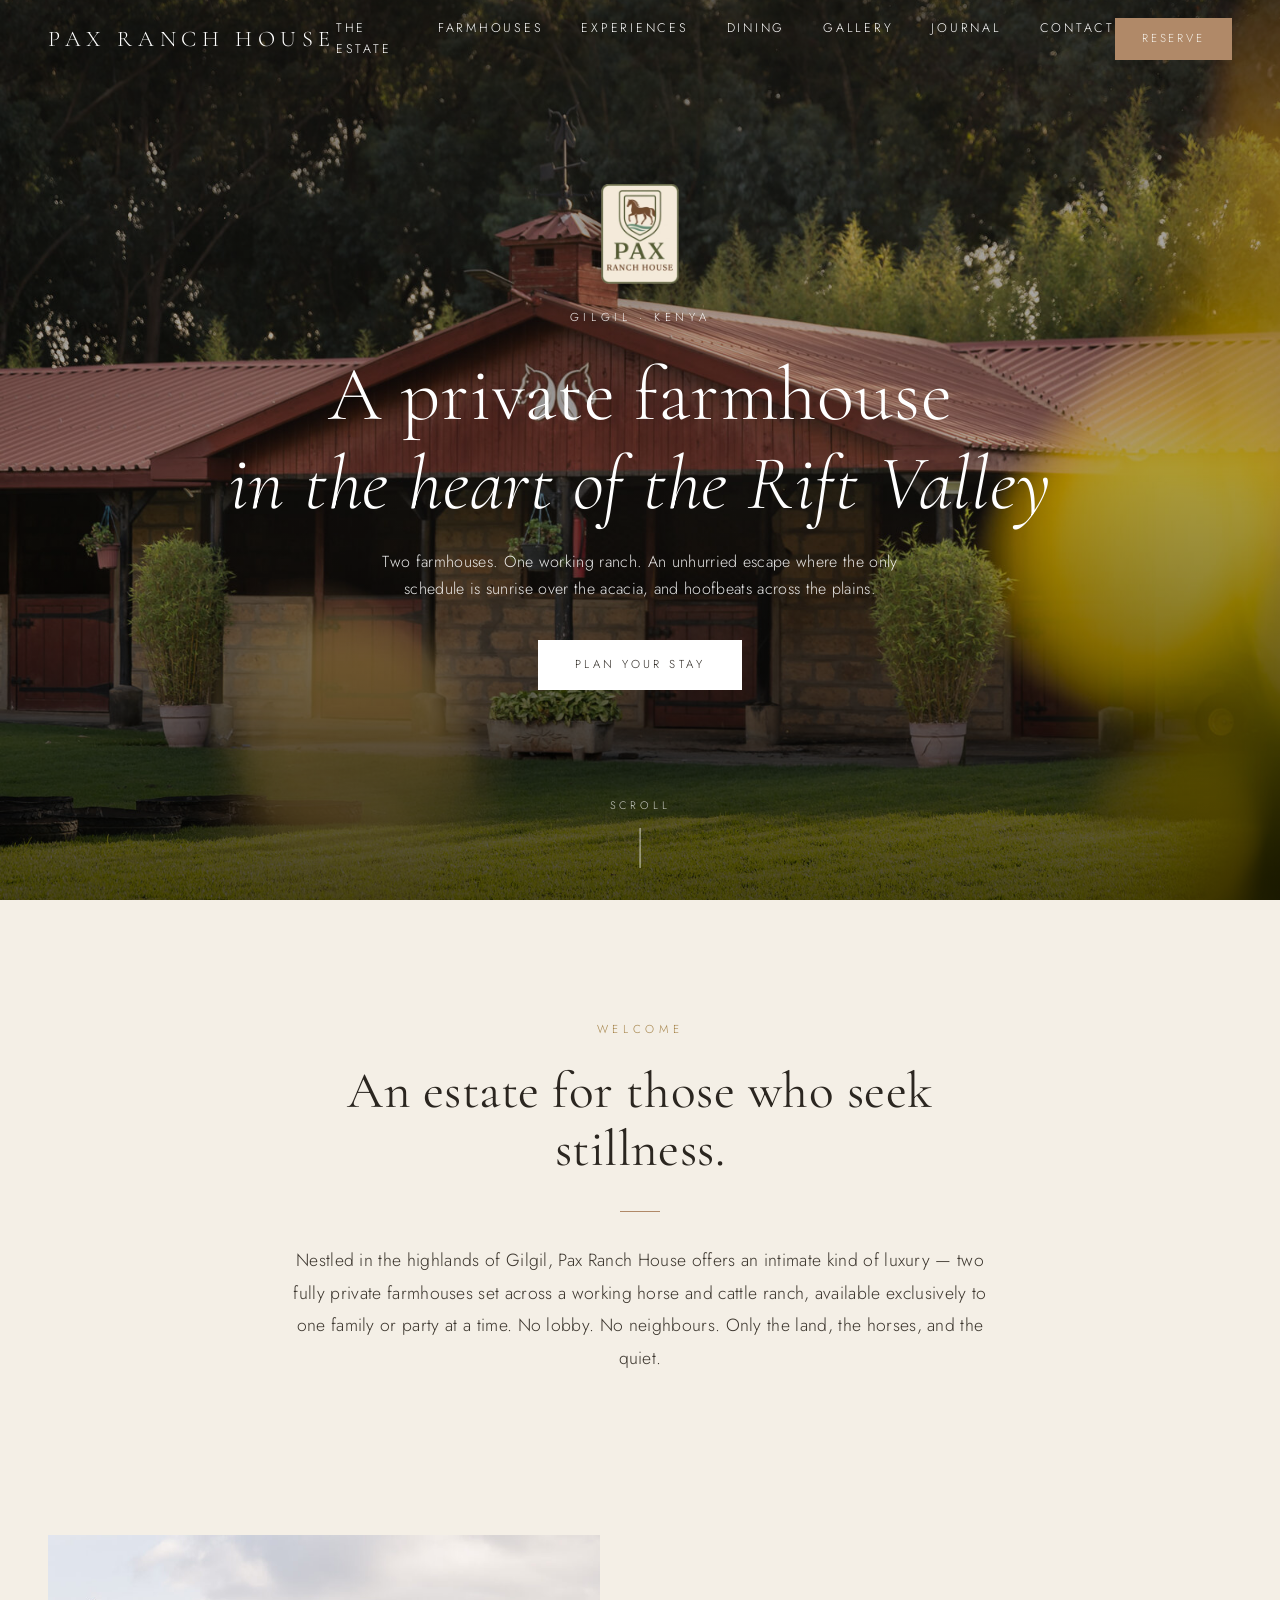
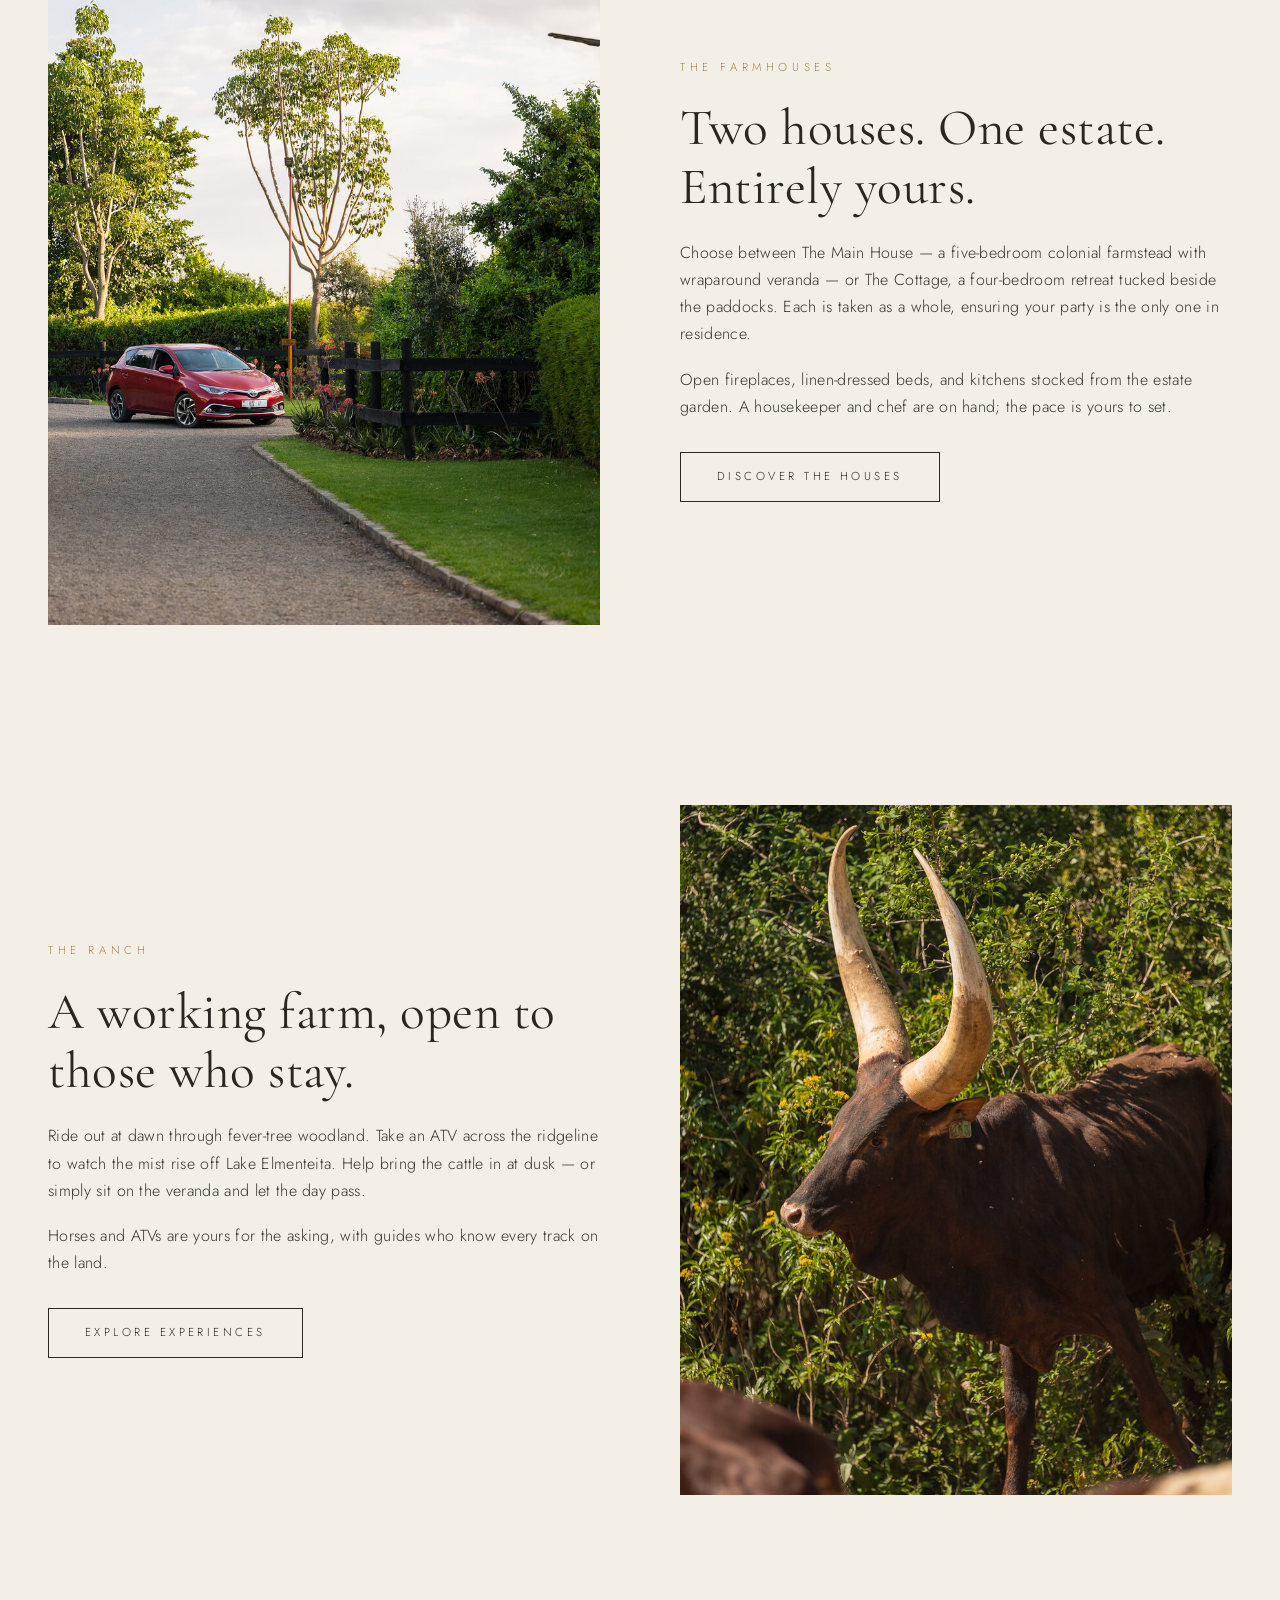
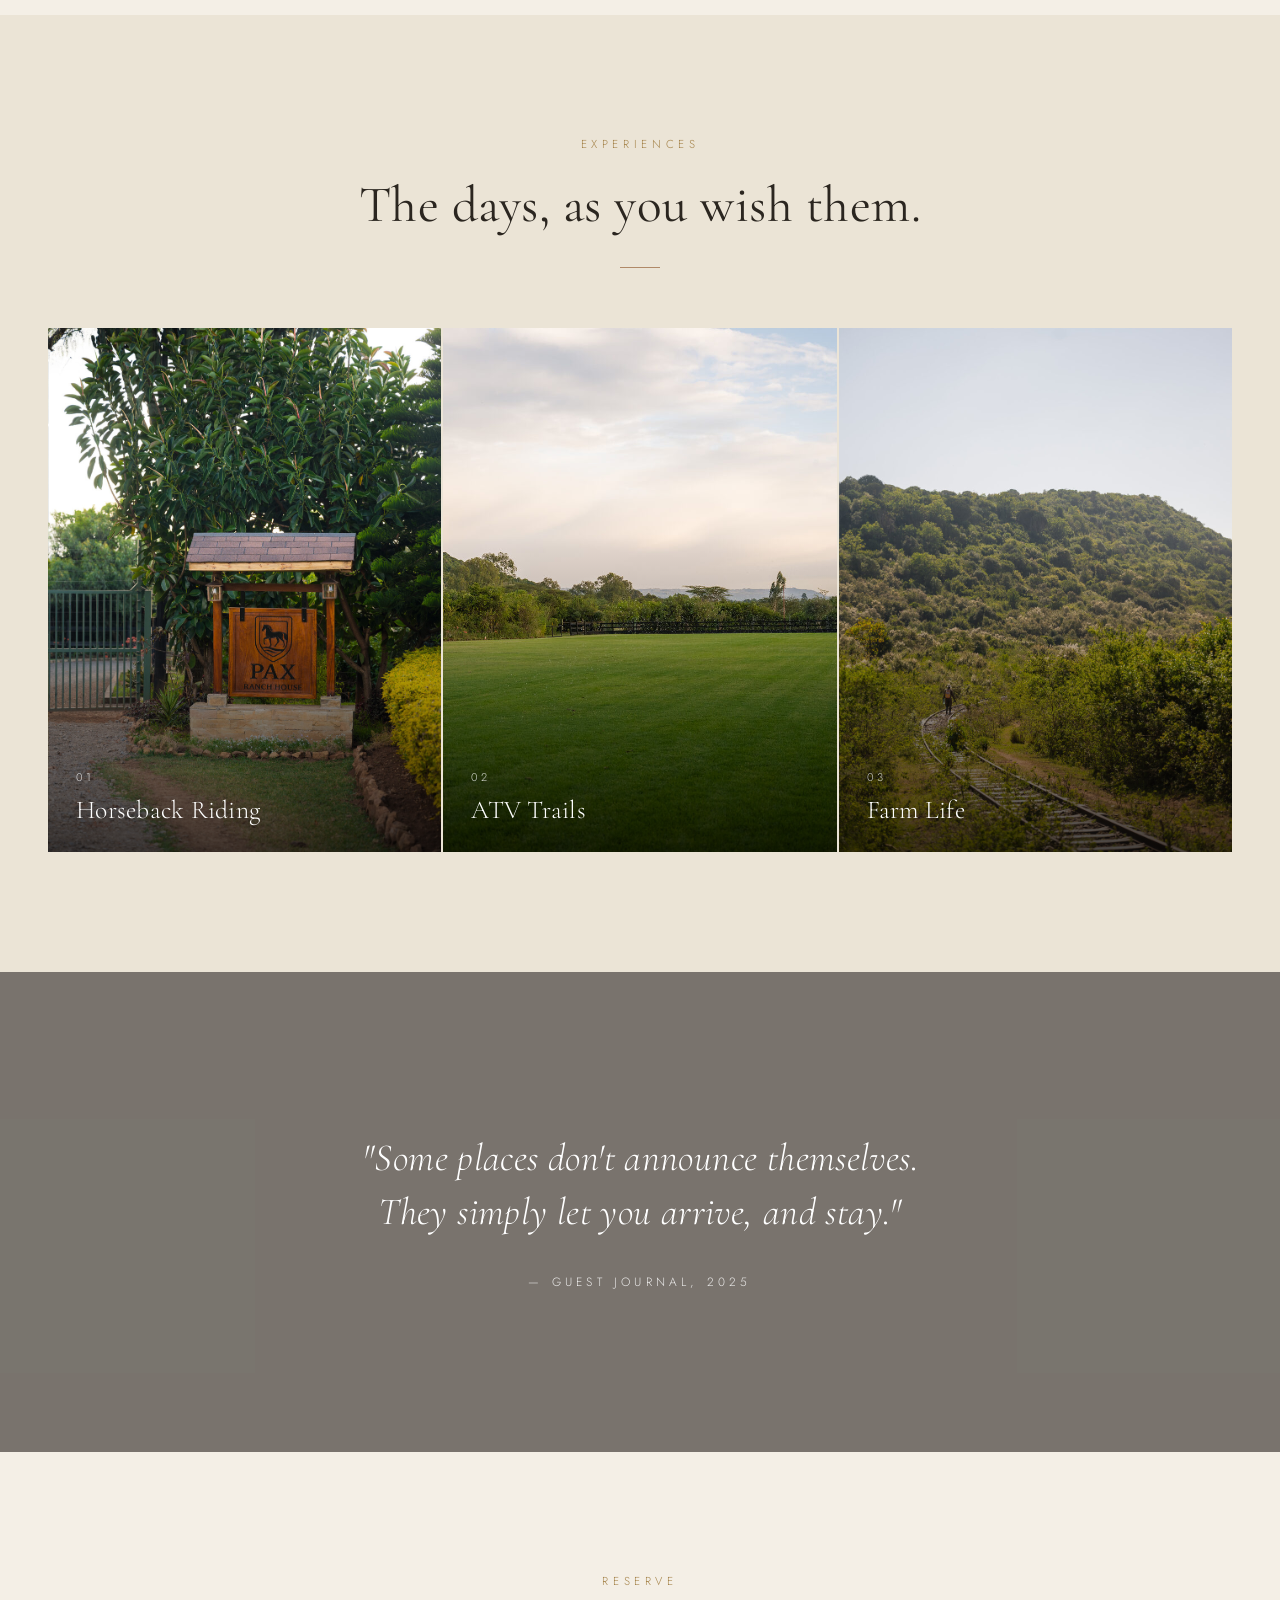
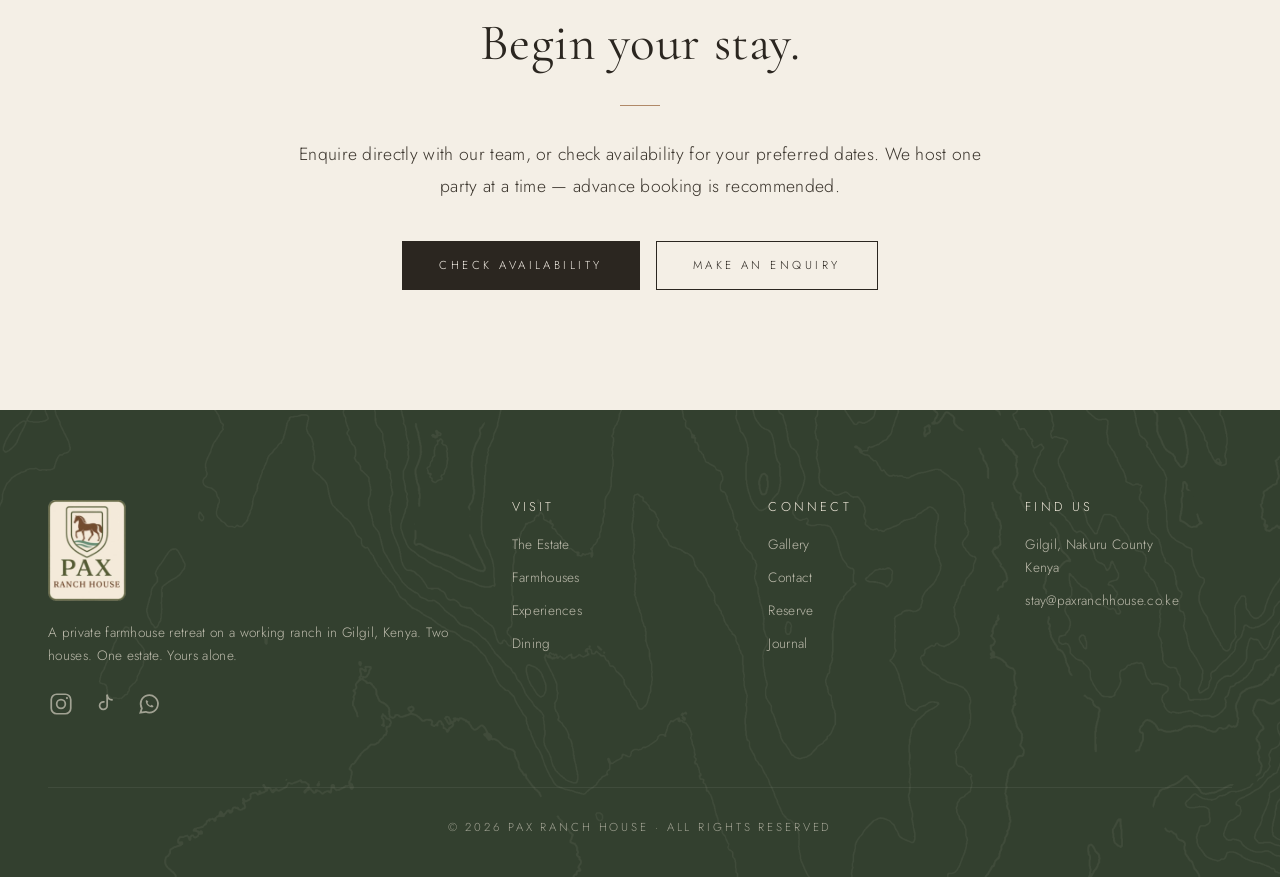
==== index.html @ e6f68a40 "changes" ====
<!DOCTYPE html>
<html lang="en">
<head>
<meta charset="UTF-8">
<meta name="viewport" content="width=device-width, initial-scale=1.0">
<title>Pax Ranch House — A Private Farmhouse Retreat in Gilgil, Kenya</title>
<meta name="description" content="Pax Ranch House is a private two-farmhouse retreat on a working ranch in Gilgil, Kenya. Book a whole farmhouse for your family, ride horses, explore by ATV, and unwind in the Rift Valley.">
<link rel="canonical" href="https://paxranch.com/">
<meta name="robots" content="index, follow">
<meta name="theme-color" content="#33402f">
<meta property="og:type" content="website">
<meta property="og:site_name" content="Pax Ranch House">
<meta property="og:title" content="Pax Ranch House — A Private Farmhouse Retreat in Gilgil, Kenya">
<meta property="og:description" content="A private two-farmhouse retreat on a working ranch in Gilgil, Kenya. A whole farmhouse to yourself — horses, ATVs, and the quiet of the Rift Valley.">
<meta property="og:url" content="https://paxranch.com/">
<meta property="og:image" content="https://paxranch.com/images/hero-home.jpg">
<meta property="og:locale" content="en_KE">
<meta name="twitter:card" content="summary_large_image">
<meta name="twitter:title" content="Pax Ranch House — A Private Farmhouse Retreat in Gilgil, Kenya">
<meta name="twitter:description" content="A private two-farmhouse retreat on a working ranch in Gilgil, Kenya. Horses, ATVs, and the quiet of the Rift Valley.">
<meta name="twitter:image" content="https://paxranch.com/images/hero-home.jpg">
<link rel="icon" href="favicon.ico" sizes="any">
<link rel="apple-touch-icon" href="apple-touch-icon.png">
<link rel="preconnect" href="https://fonts.googleapis.com">
<link rel="preconnect" href="https://fonts.gstatic.com" crossorigin>
<link href="https://fonts.googleapis.com/css2?family=Cormorant+Garamond:wght@300;400;500;600&family=Jost:wght@300;400;500&display=swap" rel="stylesheet">
<script type="application/ld+json">
{
  "@context": "https://schema.org",
  "@type": "LodgingBusiness",
  "name": "Pax Ranch House",
  "description": "A private two-farmhouse retreat on a working ranch in Gilgil, Kenya. Book a whole farmhouse for your family, ride horses, explore by ATV, and unwind in the Rift Valley.",
  "url": "https://paxranch.com/",
  "image": "https://paxranch.com/images/hero-home.jpg",
  "email": "stay@paxranchhouse.co.ke",
  "telephone": "+254722000000",
  "priceRange": "$$$",
  "address": {
    "@type": "PostalAddress",
    "addressLocality": "Gilgil",
    "addressRegion": "Nakuru County",
    "addressCountry": "KE"
  },
  "geo": {
    "@type": "GeoCoordinates",
    "latitude": -0.5006,
    "longitude": 36.3206
  },
  "amenityFeature": [
    { "@type": "LocationFeatureSpecification", "name": "Horseback riding", "value": true },
    { "@type": "LocationFeatureSpecification", "name": "ATV trails", "value": true },
    { "@type": "LocationFeatureSpecification", "name": "Private chef", "value": true },
    { "@type": "LocationFeatureSpecification", "name": "Working farm access", "value": true }
  ],
  "numberOfRooms": 9,
  "sameAs": [
    "https://instagram.com/paxranchhouse",
    "https://tiktok.com/@paxranchhouse"
  ]
}
</script>
<style>
  :root{
    --cream:#f4efe6;
    --bone:#ebe4d6;
    --sand:#d8cdb7;
    --clay:#b08968;
    --ink:#2b2620;
    --charcoal:#3a342c;
    --forest:#33402f;
    --muted:#7a716a;
    --gold:#a6854c;
  }
  *{box-sizing:border-box;margin:0;padding:0}
  html{scroll-behavior:smooth}
  body{
    font-family:'Jost',sans-serif;
    font-weight:300;
    color:var(--ink);
    background:var(--cream);
    line-height:1.7;
    letter-spacing:.02em;
  }
  h1,h2,h3,h4{font-family:'Cormorant Garamond',serif;font-weight:300;letter-spacing:.01em;line-height:1.15}
  h1{font-size:clamp(2.5rem,6vw,5rem)}
  h2{font-size:clamp(2rem,4vw,3.5rem);font-weight:400}
  h3{font-size:clamp(1.4rem,2vw,1.9rem)}
  a{color:inherit;text-decoration:none;transition:opacity .3s}
  a:hover{opacity:.65}
  img{max-width:100%;display:block}

  /* NAV */
  nav.site{
    position:fixed;top:0;left:0;right:0;z-index:100;
    padding:18px 48px;
    display:flex;justify-content:space-between;align-items:center;
    transition:background .5s,color .5s,box-shadow .4s;
    color:#fff;
  }
  nav.site.scrolled{background:var(--cream);color:var(--ink);box-shadow:0 1px 0 rgba(0,0,0,.06)}
  nav.site .brand{font-family:'Cormorant Garamond',serif;font-size:1.4rem;letter-spacing:.25em;text-transform:uppercase;white-space:nowrap}
  nav.site ul{display:flex;gap:38px;list-style:none;font-size:.78rem;text-transform:uppercase;letter-spacing:.22em}
  nav.site .cta{background:var(--clay);color:var(--cream);border:1px solid var(--clay);padding:10px 26px;font-size:.72rem;letter-spacing:.25em;text-transform:uppercase;transition:background .3s,color .3s;white-space:nowrap}
  nav.site .cta:hover{background:transparent;color:var(--clay);opacity:1}
  nav.site .menu-toggle{display:none;background:none;border:none;cursor:pointer;width:24px;height:22px;padding:0;position:relative;color:inherit}
  nav.site .menu-toggle span{position:absolute;left:0;right:0;height:1px;background:currentColor;transition:transform .3s,opacity .3s}
  nav.site .menu-toggle span:nth-child(1){top:0}
  nav.site .menu-toggle span:nth-child(2){top:10px}
  nav.site .menu-toggle span:nth-child(3){top:20px}
  nav.site.open .menu-toggle span:nth-child(1){transform:translateY(10px) rotate(45deg)}
  nav.site.open .menu-toggle span:nth-child(2){opacity:0}
  nav.site.open .menu-toggle span:nth-child(3){transform:translateY(-10px) rotate(-45deg)}
  @media(max-width:1100px){
    nav.site{padding:18px 28px;gap:20px}
    nav.site .brand{font-size:1.15rem;letter-spacing:.15em}
    nav.site ul{gap:22px;letter-spacing:.14em}
    nav.site .cta{padding:9px 18px;letter-spacing:.15em}
  }
  @media(max-width:860px){
    nav.site{padding:14px 22px}
    nav.site .brand{font-size:1rem;letter-spacing:.15em}
    nav.site .menu-toggle{display:block;order:3}
    nav.site .cta{order:2;margin-left:auto;margin-right:0}
    nav.site ul{
      display:flex;flex-direction:column;gap:0;
      position:absolute;top:100%;left:0;right:0;
      background:var(--cream);
      max-height:0;overflow:hidden;
      transition:max-height .4s ease;
      box-shadow:0 8px 24px rgba(0,0,0,.12);
    }
    nav.site.open ul{max-height:420px}
    nav.site ul li{border-top:1px solid rgba(0,0,0,.07)}
    nav.site ul li a{display:block;padding:16px 22px;color:var(--ink);font-size:.82rem;letter-spacing:.2em}
  }

  /* HERO */
  .hero{
    height:100vh;min-height:640px;
    position:relative;display:flex;align-items:flex-end;justify-content:center;
    color:#fff;text-align:center;overflow:hidden;
  }
  .hero .bg{
    position:absolute;inset:0;
    background:
      linear-gradient(180deg,rgba(0,0,0,.62) 0%,rgba(0,0,0,.34) 26%,rgba(0,0,0,.32) 52%,rgba(0,0,0,.7) 100%),
      url('images/hero-home.jpg') center/cover no-repeat;
    transform:scale(1.05);animation:slowZoom 14s ease-out forwards;
  }
  @keyframes slowZoom{to{transform:scale(1)}}
  .hero .inner{position:relative;padding-bottom:10vh;max-width:900px}
  .hero-logo{width:78px;height:auto;margin:0 auto 24px;display:block;filter:drop-shadow(0 4px 18px rgba(0,0,0,.45))}
  @media(max-width:860px){.hero-logo{width:74px;margin-bottom:18px}}
  .hero .eyebrow{font-size:.72rem;letter-spacing:.4em;text-transform:uppercase;margin-bottom:24px;opacity:.95;color:#fff;text-shadow:0 1px 8px rgba(0,0,0,.4)}
  .hero h1{font-weight:300;margin-bottom:20px}
  .hero h1 em{font-style:italic;font-weight:300}
  .hero p{font-size:1rem;max-width:520px;margin:0 auto 38px;opacity:.9}
  .scroll-hint{
    position:absolute;bottom:32px;left:50%;transform:translateX(-50%);
    font-size:.68rem;letter-spacing:.35em;text-transform:uppercase;opacity:.75;
  }
  .scroll-hint:after{content:"";display:block;width:1px;height:40px;background:#fff;margin:14px auto 0;animation:drop 2.2s infinite}
  @keyframes drop{0%{transform:scaleY(0);transform-origin:top}50%{transform:scaleY(1);transform-origin:top}51%{transform-origin:bottom}100%{transform:scaleY(0);transform-origin:bottom}}

  /* SECTIONS */
  section{padding:120px 48px}
  .container{max-width:1200px;margin:0 auto}
  .narrow{max-width:720px;margin:0 auto;text-align:center}
  .eyebrow{font-size:.72rem;letter-spacing:.4em;text-transform:uppercase;color:var(--gold);margin-bottom:22px;display:block}
  .lede{font-size:1.1rem;line-height:1.85;color:var(--charcoal);margin-top:28px}
  .divider{width:40px;height:1px;background:var(--clay);margin:32px auto}

  .split{display:grid;grid-template-columns:1fr 1fr;gap:80px;align-items:center}
  .split.reverse .img{order:2}
  .split .img{aspect-ratio:4/5;overflow:hidden}
  .split .img img{width:100%;height:100%;object-fit:cover;transition:transform 1.5s}
  .split .img:hover img{transform:scale(1.04)}
  .split .copy h2{margin-bottom:22px}
  .split .copy p{margin-bottom:18px;color:var(--charcoal)}
  @media(max-width:860px){.split{grid-template-columns:1fr;gap:40px}.split.reverse .img{order:0}section{padding:80px 22px}.hero{align-items:center}.hero .inner{padding:90px 22px 60px}}

  /* EXPERIENCES */
  .experiences{background:var(--bone)}
  .exp-grid{display:grid;grid-template-columns:repeat(3,1fr);gap:2px;margin-top:60px}
  .exp-card{position:relative;aspect-ratio:3/4;overflow:hidden;cursor:pointer}
  .exp-card .bg{position:absolute;inset:0;background-size:cover;background-position:center;transition:transform 1.2s}
  .exp-card:hover .bg{transform:scale(1.08)}
  .exp-card .shade{position:absolute;inset:0;background:linear-gradient(180deg,rgba(0,0,0,0) 40%,rgba(0,0,0,.7) 100%)}
  .exp-card .label{position:absolute;bottom:0;left:0;right:0;padding:28px;color:#fff;z-index:2}
  .exp-card .label .n{font-size:.7rem;letter-spacing:.35em;opacity:.8;display:block;margin-bottom:8px}
  .exp-card h3{font-family:'Cormorant Garamond',serif;font-size:1.6rem}
  @media(max-width:860px){.exp-grid{grid-template-columns:1fr}}

  /* QUOTE BAND */
  .quote{
    background:url('images/quote-band.jpg') center/cover fixed no-repeat;
    color:#fff;text-align:center;position:relative;padding:160px 48px;
  }
  .quote:before{content:"";position:absolute;inset:0;background:rgba(20,16,12,.55)}
  .quote .inner{position:relative;max-width:800px;margin:0 auto}
  .quote h2{font-style:italic;font-weight:300;font-size:clamp(1.6rem,3vw,2.6rem);line-height:1.4}
  .quote cite{display:block;margin-top:32px;font-size:.75rem;letter-spacing:.35em;text-transform:uppercase;font-style:normal;opacity:.85}

  /* BUTTON */
  .btn{
    display:inline-block;padding:14px 36px;border:1px solid var(--ink);
    font-size:.72rem;letter-spacing:.3em;text-transform:uppercase;
    background:transparent;color:var(--ink);cursor:pointer;
    transition:background .3s,color .3s;
  }
  .btn:hover{background:var(--ink);color:var(--cream);opacity:1}
  .btn.light{border-color:#fff;background:#fff;color:var(--ink)}
  .btn.light:hover{background:transparent;color:#fff}
  .btn.solid{background:var(--ink);color:var(--cream)}
  .btn.solid:hover{background:transparent;color:var(--ink)}

  /* FOOTER */
  footer{position:relative;background-color:var(--forest);color:var(--bone);padding:90px 48px 40px;overflow:hidden}
  footer::before{content:"";position:absolute;left:0;right:0;bottom:0;height:100%;background:url("images/gilgil-contours.png") no-repeat bottom center;background-size:cover;opacity:.07;pointer-events:none}
  footer .grid,footer .fine{position:relative;z-index:1}
  footer .grid{display:grid;grid-template-columns:2fr 1fr 1fr 1fr;gap:50px;max-width:1200px;margin:0 auto}
  footer h4{font-size:1.4rem;margin-bottom:18px;letter-spacing:.05em}
  footer .footer-logo{display:block;width:78px;height:auto;margin-bottom:20px;border-radius:4px}
  footer .col p,footer .col a{font-size:.85rem;opacity:.75;display:block;margin-bottom:10px}
  footer .social{display:flex;gap:18px;margin-top:24px}
  footer .social a{display:inline-flex;opacity:.6;margin:0;transition:opacity .3s,color .3s}
  footer .social a:hover{opacity:1;color:var(--clay)}
  footer .social svg{width:26px;height:26px;display:block}
  footer .fine{text-align:center;margin-top:70px;padding-top:30px;border-top:1px solid rgba(255,255,255,.1);font-size:.72rem;letter-spacing:.25em;text-transform:uppercase;opacity:.6}
  @media(max-width:860px){footer{padding:70px 28px 36px}footer .grid{grid-template-columns:1fr 1fr;gap:36px 24px}footer .col:first-child{grid-column:1 / -1}}

  /* FADE-IN */
  .reveal{opacity:0;transform:translateY(30px);transition:opacity 1.2s ease,transform 1.2s ease}
  .reveal.in{opacity:1;transform:none}
</style>
</head>
<body>

<nav class="site" id="nav">
  <a href="index.html" class="brand">Pax Ranch House</a>
  <ul>
    <li><a href="the-estate.html">The Estate</a></li>
    <li><a href="farmhouses.html">Farmhouses</a></li>
    <li><a href="experiences.html">Experiences</a></li>
    <li><a href="dining.html">Dining</a></li>
    <li><a href="gallery.html">Gallery</a></li>
    <li><a href="journal.html">Journal</a></li>
    <li><a href="contact.html">Contact</a></li>
  </ul>
  <a href="booking.html" class="cta">Reserve</a>
  <button class="menu-toggle" id="menuToggle" aria-label="Menu" aria-expanded="false"><span></span><span></span><span></span></button>
</nav>

<section class="hero">
  <div class="bg"></div>
  <div class="inner">
    <img src="images/paxranch-logo.png" alt="Pax Ranch House" class="hero-logo">
    <span class="eyebrow">Gilgil · Kenya</span>
    <h1>A private farmhouse<br><em>in the heart of the Rift Valley</em></h1>
    <p>Two farmhouses. One working ranch. An unhurried escape where the only schedule is sunrise over the acacia, and hoofbeats across the plains.</p>
    <a href="booking.html" class="btn light">Plan Your Stay</a>
  </div>
  <div class="scroll-hint">Scroll</div>
</section>

<section>
  <div class="narrow reveal">
    <span class="eyebrow">Welcome</span>
    <h2>An estate for those who seek stillness.</h2>
    <div class="divider"></div>
    <p class="lede">Nestled in the highlands of Gilgil, Pax Ranch House offers an intimate kind of luxury — two fully private farmhouses set across a working horse and cattle ranch, available exclusively to one family or party at a time. No lobby. No neighbours. Only the land, the horses, and the quiet.</p>
  </div>
</section>

<section style="padding-top:40px">
  <div class="container">
    <div class="split reveal">
      <div class="img"><img src="images/home-farmhouse.jpg" alt="Farmhouse veranda"></div>
      <div class="copy">
        <span class="eyebrow">The Farmhouses</span>
        <h2>Two houses. One estate. Entirely yours.</h2>
        <p>Choose between The Main House — a five-bedroom colonial farmstead with wraparound veranda — or The Cottage, a four-bedroom retreat tucked beside the paddocks. Each is taken as a whole, ensuring your party is the only one in residence.</p>
        <p>Open fireplaces, linen-dressed beds, and kitchens stocked from the estate garden. A housekeeper and chef are on hand; the pace is yours to set.</p>
        <a href="farmhouses.html" class="btn" style="margin-top:14px">Discover the Houses</a>
      </div>
    </div>
  </div>
</section>

<section style="padding-top:60px">
  <div class="container">
    <div class="split reverse reveal">
      <div class="img"><img src="images/home-ranch.jpg" alt="Horses"></div>
      <div class="copy">
        <span class="eyebrow">The Ranch</span>
        <h2>A working farm, open to those who stay.</h2>
        <p>Ride out at dawn through fever-tree woodland. Take an ATV across the ridgeline to watch the mist rise off Lake Elmenteita. Help bring the cattle in at dusk — or simply sit on the veranda and let the day pass.</p>
        <p>Horses and ATVs are yours for the asking, with guides who know every track on the land.</p>
        <a href="experiences.html" class="btn" style="margin-top:14px">Explore Experiences</a>
      </div>
    </div>
  </div>
</section>

<section class="experiences">
  <div class="container">
    <div class="narrow reveal">
      <span class="eyebrow">Experiences</span>
      <h2>The days, as you wish them.</h2>
      <div class="divider"></div>
    </div>
    <div class="exp-grid reveal">
      <a href="experiences.html" class="exp-card">
        <div class="bg" style="background-image:url('images/exp-stables.jpg')"></div>
        <div class="shade"></div>
        <div class="label"><span class="n">01</span><h3>Horseback Riding</h3></div>
      </a>
      <a href="experiences.html" class="exp-card">
        <div class="bg" style="background-image:url('images/exp-atv.jpg')"></div>
        <div class="shade"></div>
        <div class="label"><span class="n">02</span><h3>ATV Trails</h3></div>
      </a>
      <a href="experiences.html" class="exp-card">
        <div class="bg" style="background-image:url('images/exp-farm.jpg')"></div>
        <div class="shade"></div>
        <div class="label"><span class="n">03</span><h3>Farm Life</h3></div>
      </a>
    </div>
  </div>
</section>

<section class="quote">
  <div class="inner reveal">
    <h2>"Some places don't announce themselves.<br>They simply let you arrive, and stay."</h2>
    <cite>— Guest Journal, 2025</cite>
  </div>
</section>

<section>
  <div class="narrow reveal">
    <span class="eyebrow">Reserve</span>
    <h2>Begin your stay.</h2>
    <div class="divider"></div>
    <p class="lede">Enquire directly with our team, or check availability for your preferred dates. We host one party at a time — advance booking is recommended.</p>
    <div style="margin-top:38px;display:flex;gap:16px;justify-content:center;flex-wrap:wrap">
      <a href="booking.html" class="btn solid">Check Availability</a>
      <a href="contact.html" class="btn">Make an Enquiry</a>
    </div>
  </div>
</section>

<footer>
  <div class="grid">
    <div class="col">
      <img src="images/paxranch-logo.png" alt="Pax Ranch House" class="footer-logo">
      <p>A private farmhouse retreat on a working ranch in Gilgil, Kenya. Two houses. One estate. Yours alone.</p>
      <div class="social">
        <a href="https://instagram.com/paxranchhouse" aria-label="Instagram" target="_blank" rel="noopener"><svg viewBox="0 0 24 24" fill="none" stroke="currentColor" stroke-width="1.6"><rect x="3" y="3" width="18" height="18" rx="5"/><circle cx="12" cy="12" r="4"/><circle cx="17.5" cy="6.5" r="1" fill="currentColor" stroke="none"/></svg></a>
        <a href="https://tiktok.com/@paxranchhouse" aria-label="TikTok" target="_blank" rel="noopener"><svg viewBox="0 0 24 24" fill="none" stroke="currentColor" stroke-width="1.6"><path d="M14 4v9.5a3.5 3.5 0 1 1-3-3.46" stroke-linecap="round" stroke-linejoin="round"/><path d="M14 4c.4 2.3 2 4 4.5 4.2" stroke-linecap="round" stroke-linejoin="round"/></svg></a>
        <a href="https://wa.me/254722000000" aria-label="WhatsApp" target="_blank" rel="noopener"><svg viewBox="0 0 24 24" fill="none" stroke="currentColor" stroke-width="1.6"><path d="M4 20l1.4-4A8 8 0 1 1 9 19.2L4 20z"/><path d="M9 9c0 4 3 6 6 6 .8 0 1.2-.6 1-1.2l-1.5-1-1.3.9c-1-.5-2.3-1.7-2.6-2.8l.8-1L10 8.5C9.4 8.3 9 8.5 9 9z" fill="currentColor" stroke="none"/></svg></a>
      </div>
    </div>
    <div class="col">
      <h4 style="font-size:.8rem;letter-spacing:.25em;text-transform:uppercase;font-family:'Jost',sans-serif">Visit</h4>
      <a href="the-estate.html">The Estate</a>
      <a href="farmhouses.html">Farmhouses</a>
      <a href="experiences.html">Experiences</a>
      <a href="dining.html">Dining</a>
    </div>
    <div class="col">
      <h4 style="font-size:.8rem;letter-spacing:.25em;text-transform:uppercase;font-family:'Jost',sans-serif">Connect</h4>
      <a href="gallery.html">Gallery</a>
      <a href="contact.html">Contact</a>
      <a href="booking.html">Reserve</a>
      <a href="journal.html">Journal</a>
    </div>
    <div class="col">
      <h4 style="font-size:.8rem;letter-spacing:.25em;text-transform:uppercase;font-family:'Jost',sans-serif">Find Us</h4>
      <p>Gilgil, Nakuru County<br>Kenya</p>
      <p>stay@paxranchhouse.co.ke</p>
    </div>
  </div>
  <div class="fine">© 2026 Pax Ranch House · All Rights Reserved</div>
</footer>

<script>
  const nav=document.getElementById('nav');
  const mt=document.getElementById('menuToggle');
  if(mt)mt.addEventListener('click',()=>{const o=nav.classList.toggle('open');mt.setAttribute('aria-expanded',o);});
  window.addEventListener('scroll',()=>{nav.classList.toggle('scrolled',window.scrollY>60)});
  const io=new IntersectionObserver((es)=>es.forEach(e=>{if(e.isIntersecting)e.target.classList.add('in')}),{threshold:.15});
  document.querySelectorAll('.reveal').forEach(el=>io.observe(el));
</script>
</body>
</html>
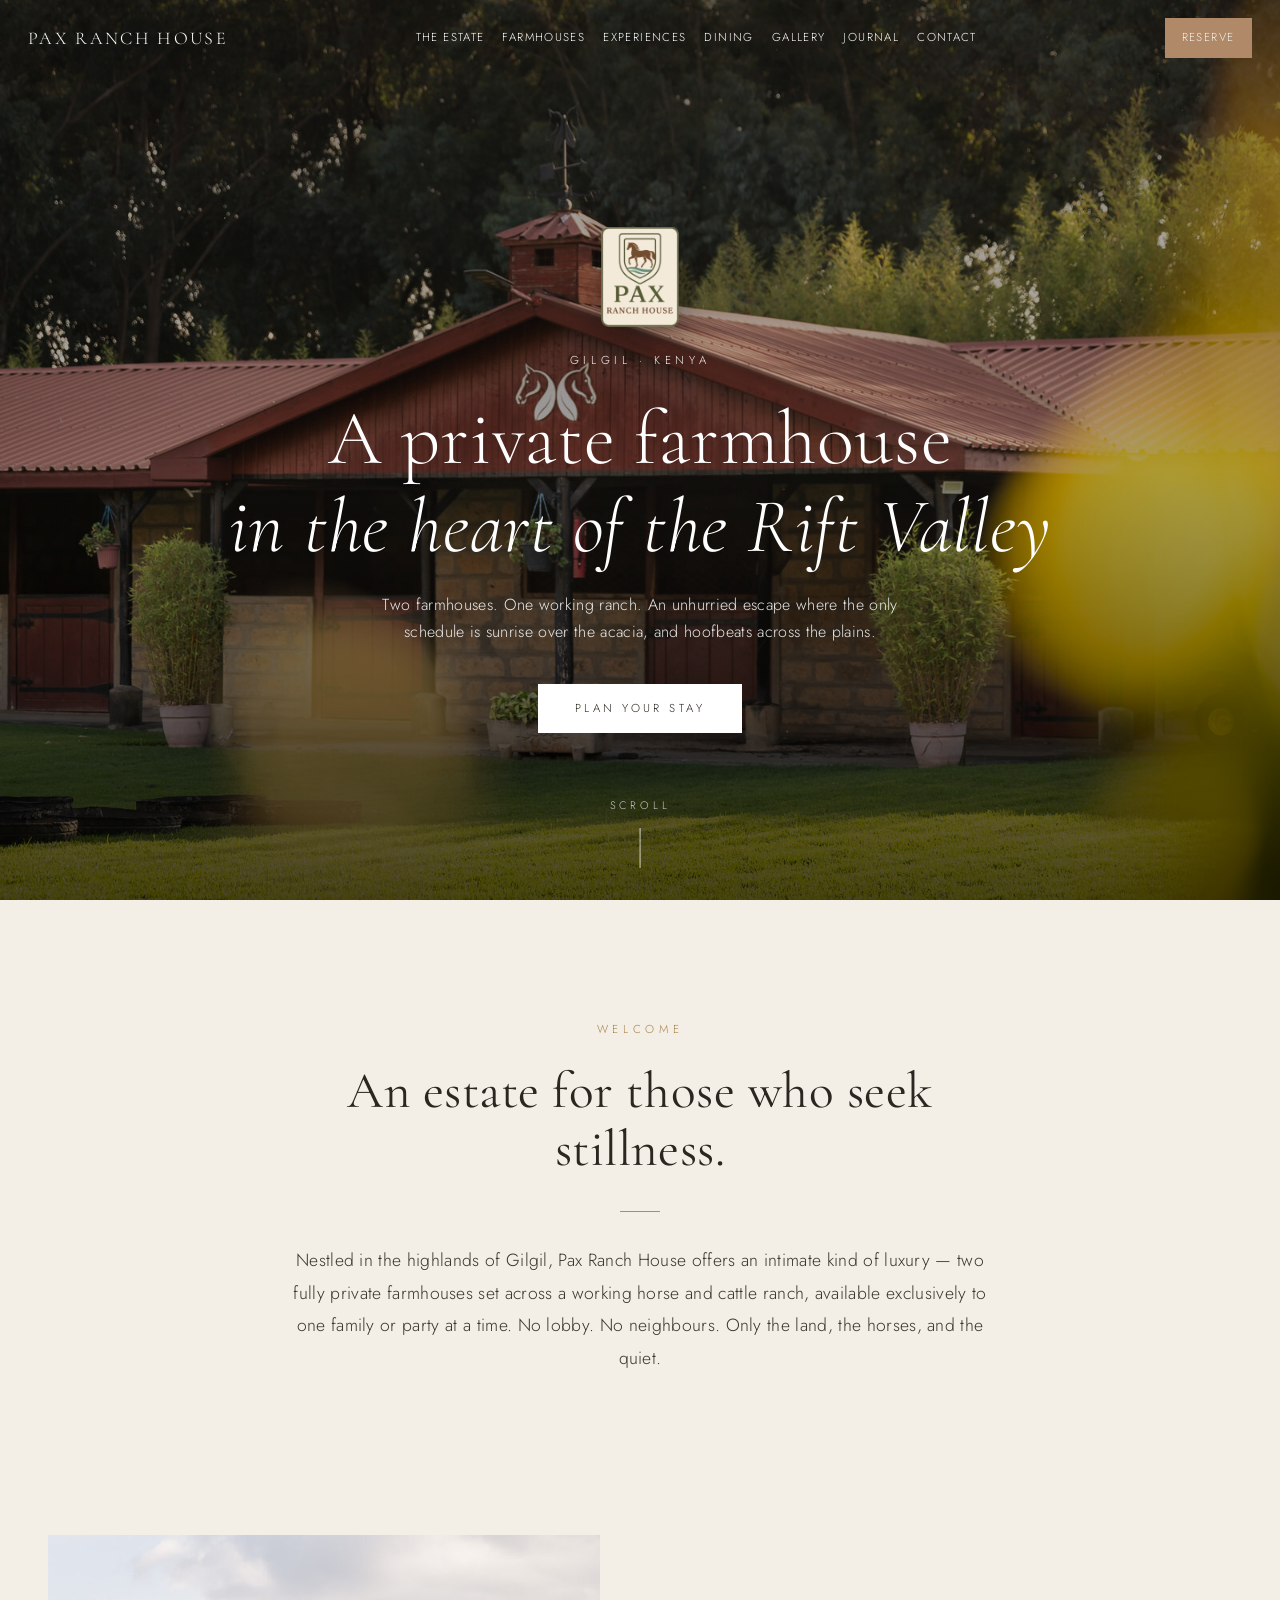
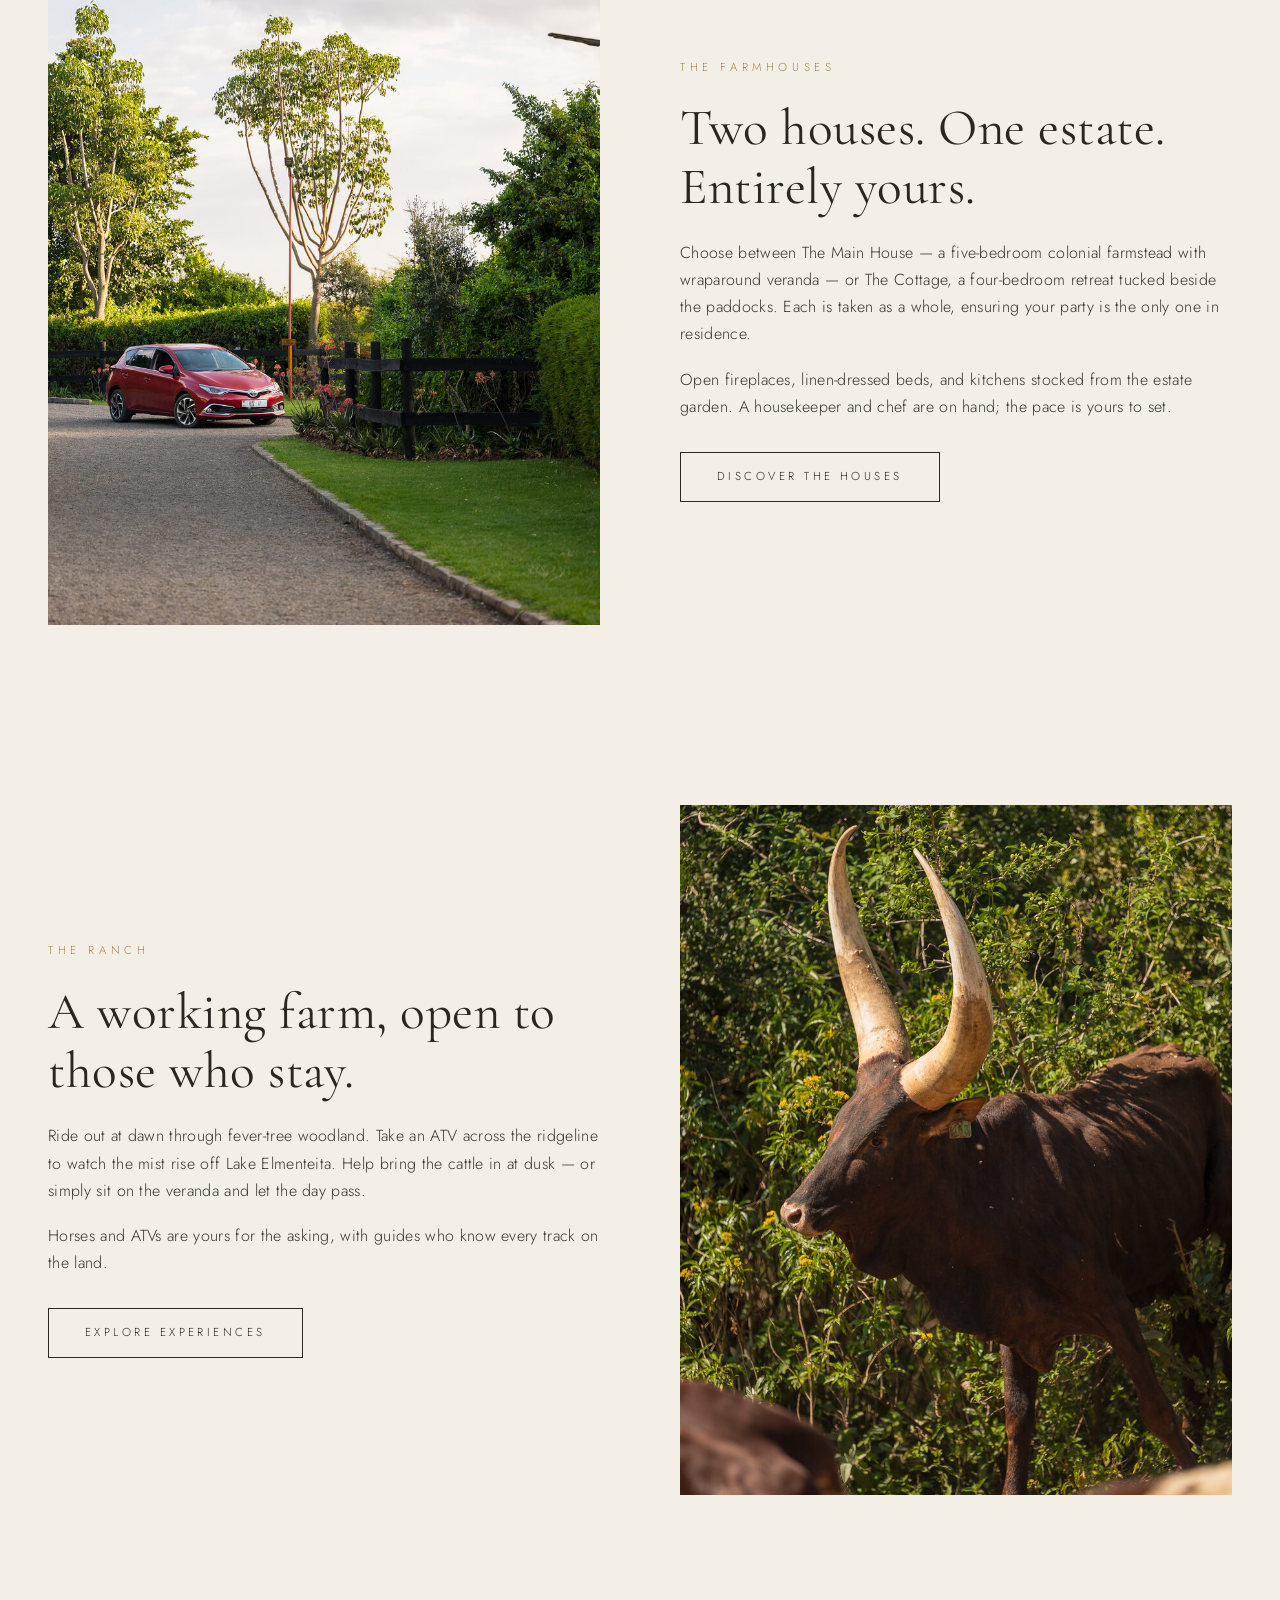
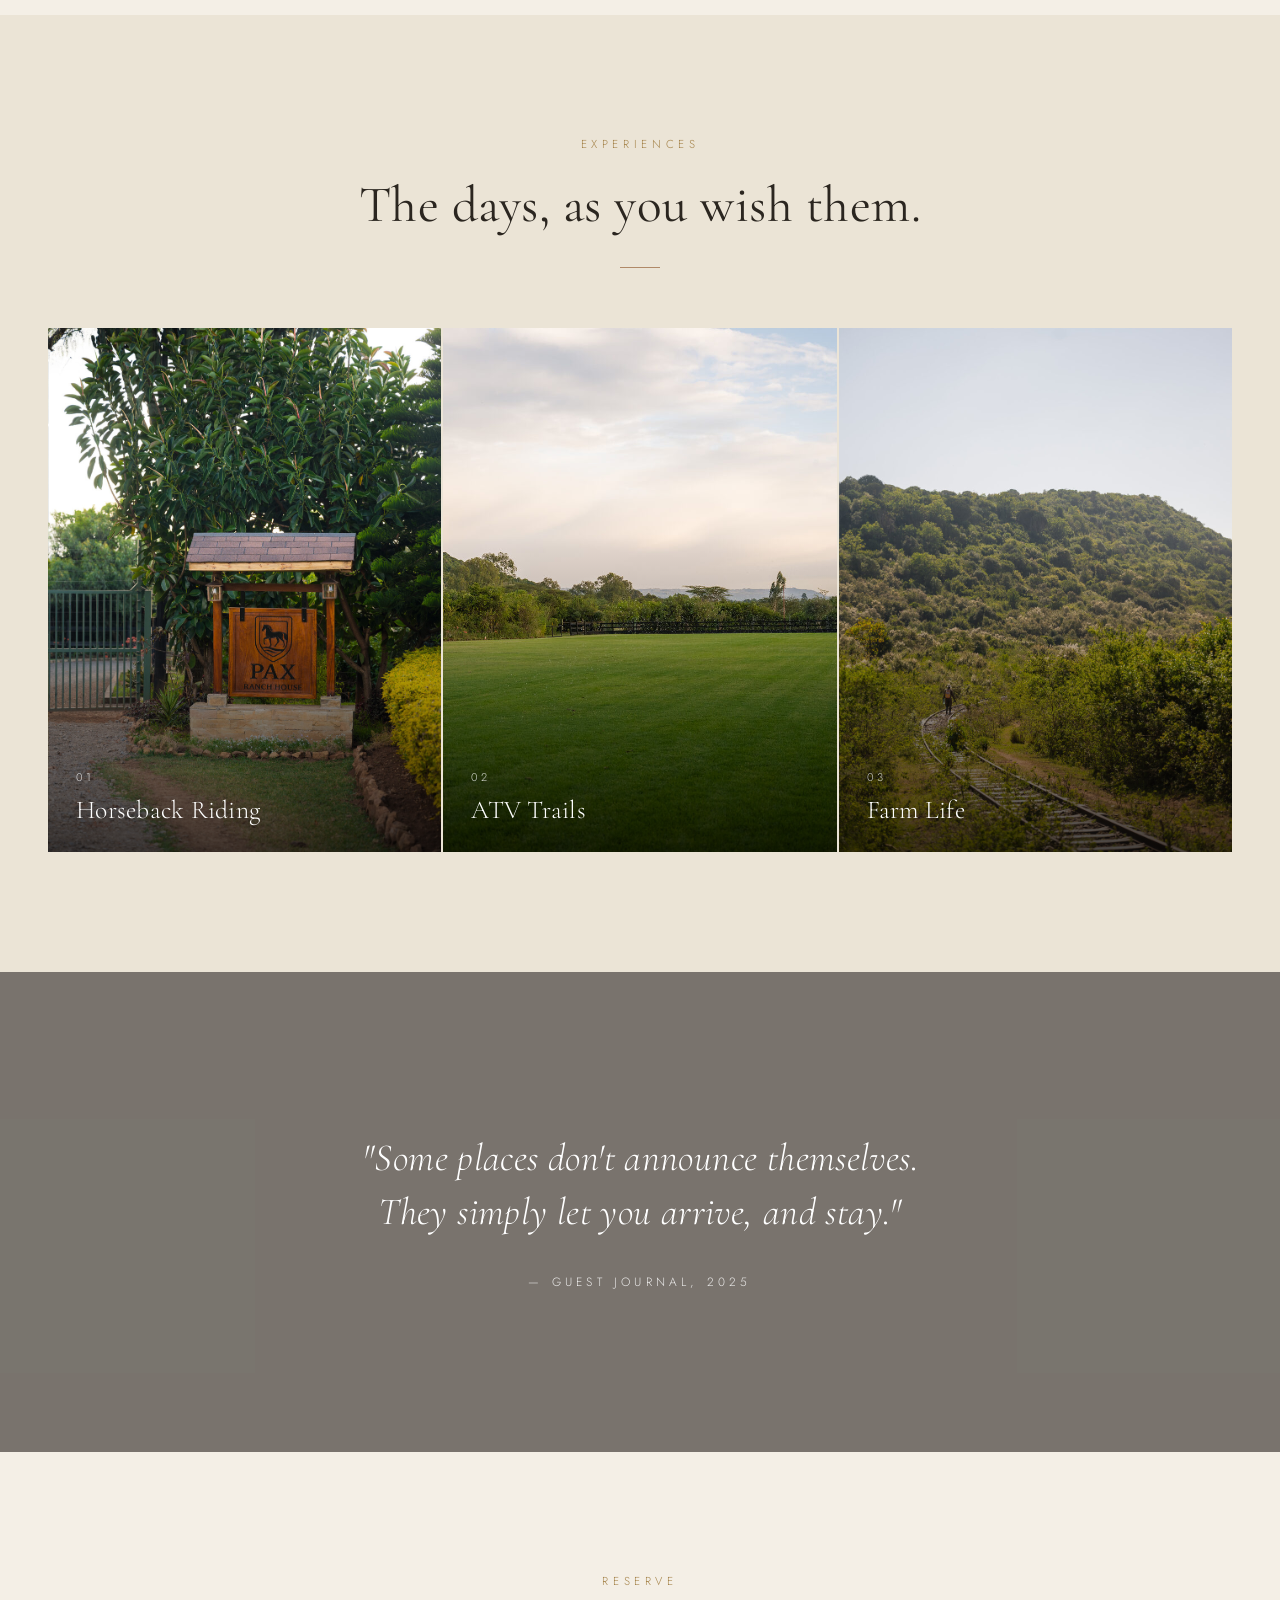
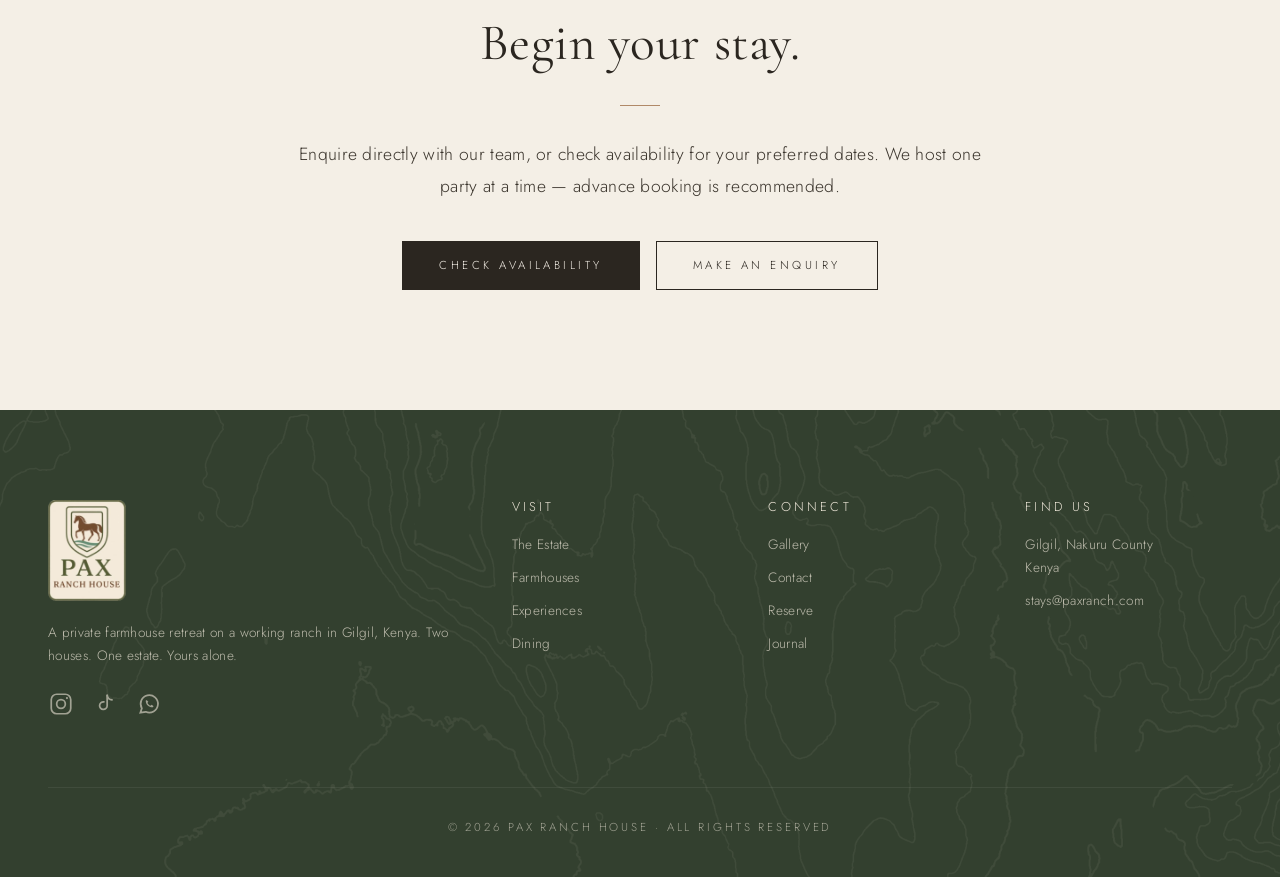
==== commit a4e6c1ca: "changes" ====
--- a/index.html
+++ b/index.html
@@ -32,7 +32,7 @@
   "description": "A private two-farmhouse retreat on a working ranch in Gilgil, Kenya. Book a whole farmhouse for your family, ride horses, explore by ATV, and unwind in the Rift Valley.",
   "url": "https://paxranch.com/",
   "image": "https://paxranch.com/images/hero-home.jpg",
-  "email": "stay@paxranchhouse.co.ke",
+  "email": "stays@paxranch.com",
   "telephone": "+254722000000",
   "priceRange": "$$$",
   "address": {
@@ -110,13 +110,13 @@
   nav.site.open .menu-toggle span:nth-child(1){transform:translateY(10px) rotate(45deg)}
   nav.site.open .menu-toggle span:nth-child(2){opacity:0}
   nav.site.open .menu-toggle span:nth-child(3){transform:translateY(-10px) rotate(-45deg)}
-  @media(max-width:1100px){
-    nav.site{padding:18px 28px;gap:20px}
-    nav.site .brand{font-size:1.15rem;letter-spacing:.15em}
-    nav.site ul{gap:22px;letter-spacing:.14em}
-    nav.site .cta{padding:9px 18px;letter-spacing:.15em}
-  }
-  @media(max-width:860px){
+  @media(max-width:1340px){
+    nav.site{padding:18px 28px;gap:18px}
+    nav.site .brand{font-size:1.12rem;letter-spacing:.13em}
+    nav.site ul{gap:18px;letter-spacing:.12em;font-size:.72rem}
+    nav.site .cta{padding:9px 16px;letter-spacing:.13em}
+  }
+  @media(max-width:1024px){
     nav.site{padding:14px 22px}
     nav.site .brand{font-size:1rem;letter-spacing:.15em}
     nav.site .menu-toggle{display:block;order:3}
@@ -137,7 +137,7 @@
   /* HERO */
   .hero{
     height:100vh;min-height:640px;
-    position:relative;display:flex;align-items:flex-end;justify-content:center;
+    position:relative;display:flex;align-items:center;justify-content:center;
     color:#fff;text-align:center;overflow:hidden;
   }
   .hero .bg{
@@ -148,7 +148,7 @@
     transform:scale(1.05);animation:slowZoom 14s ease-out forwards;
   }
   @keyframes slowZoom{to{transform:scale(1)}}
-  .hero .inner{position:relative;padding-bottom:10vh;max-width:900px}
+  .hero .inner{position:relative;padding:100px 0 40px;max-width:900px}
   .hero-logo{width:78px;height:auto;margin:0 auto 24px;display:block;filter:drop-shadow(0 4px 18px rgba(0,0,0,.45))}
   @media(max-width:860px){.hero-logo{width:74px;margin-bottom:18px}}
   .hero .eyebrow{font-size:.72rem;letter-spacing:.4em;text-transform:uppercase;margin-bottom:24px;opacity:.95;color:#fff;text-shadow:0 1px 8px rgba(0,0,0,.4)}
@@ -177,7 +177,7 @@
   .split .img:hover img{transform:scale(1.04)}
   .split .copy h2{margin-bottom:22px}
   .split .copy p{margin-bottom:18px;color:var(--charcoal)}
-  @media(max-width:860px){.split{grid-template-columns:1fr;gap:40px}.split.reverse .img{order:0}section{padding:80px 22px}.hero{align-items:center}.hero .inner{padding:90px 22px 60px}}
+  @media(max-width:860px){.split{grid-template-columns:1fr;gap:40px}.split.reverse .img{order:0}section{padding:80px 22px}.hero .inner{padding:90px 22px 60px}}
 
   /* EXPERIENCES */
   .experiences{background:var(--bone)}
@@ -377,7 +377,7 @@
     <div class="col">
       <h4 style="font-size:.8rem;letter-spacing:.25em;text-transform:uppercase;font-family:'Jost',sans-serif">Find Us</h4>
       <p>Gilgil, Nakuru County<br>Kenya</p>
-      <p>stay@paxranchhouse.co.ke</p>
+      <p>stays@paxranch.com</p>
     </div>
   </div>
   <div class="fine">© 2026 Pax Ranch House · All Rights Reserved</div>
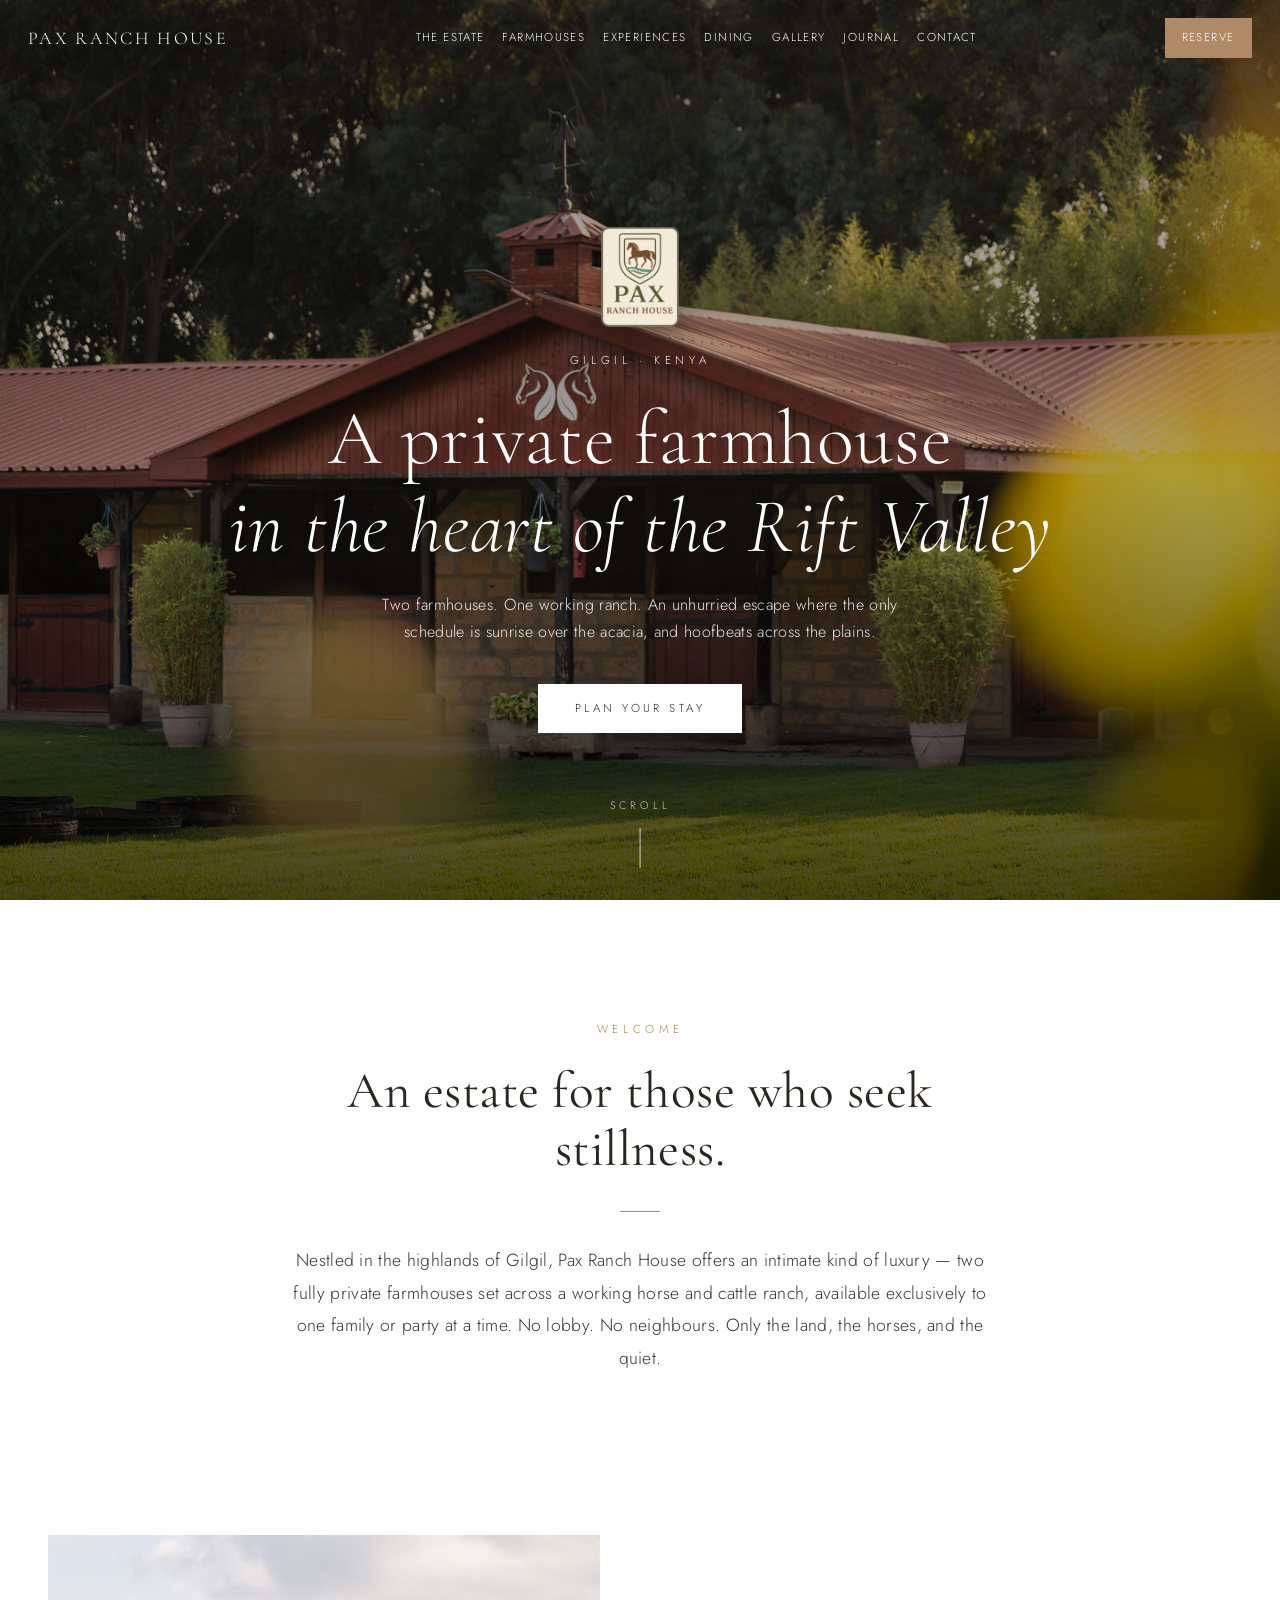
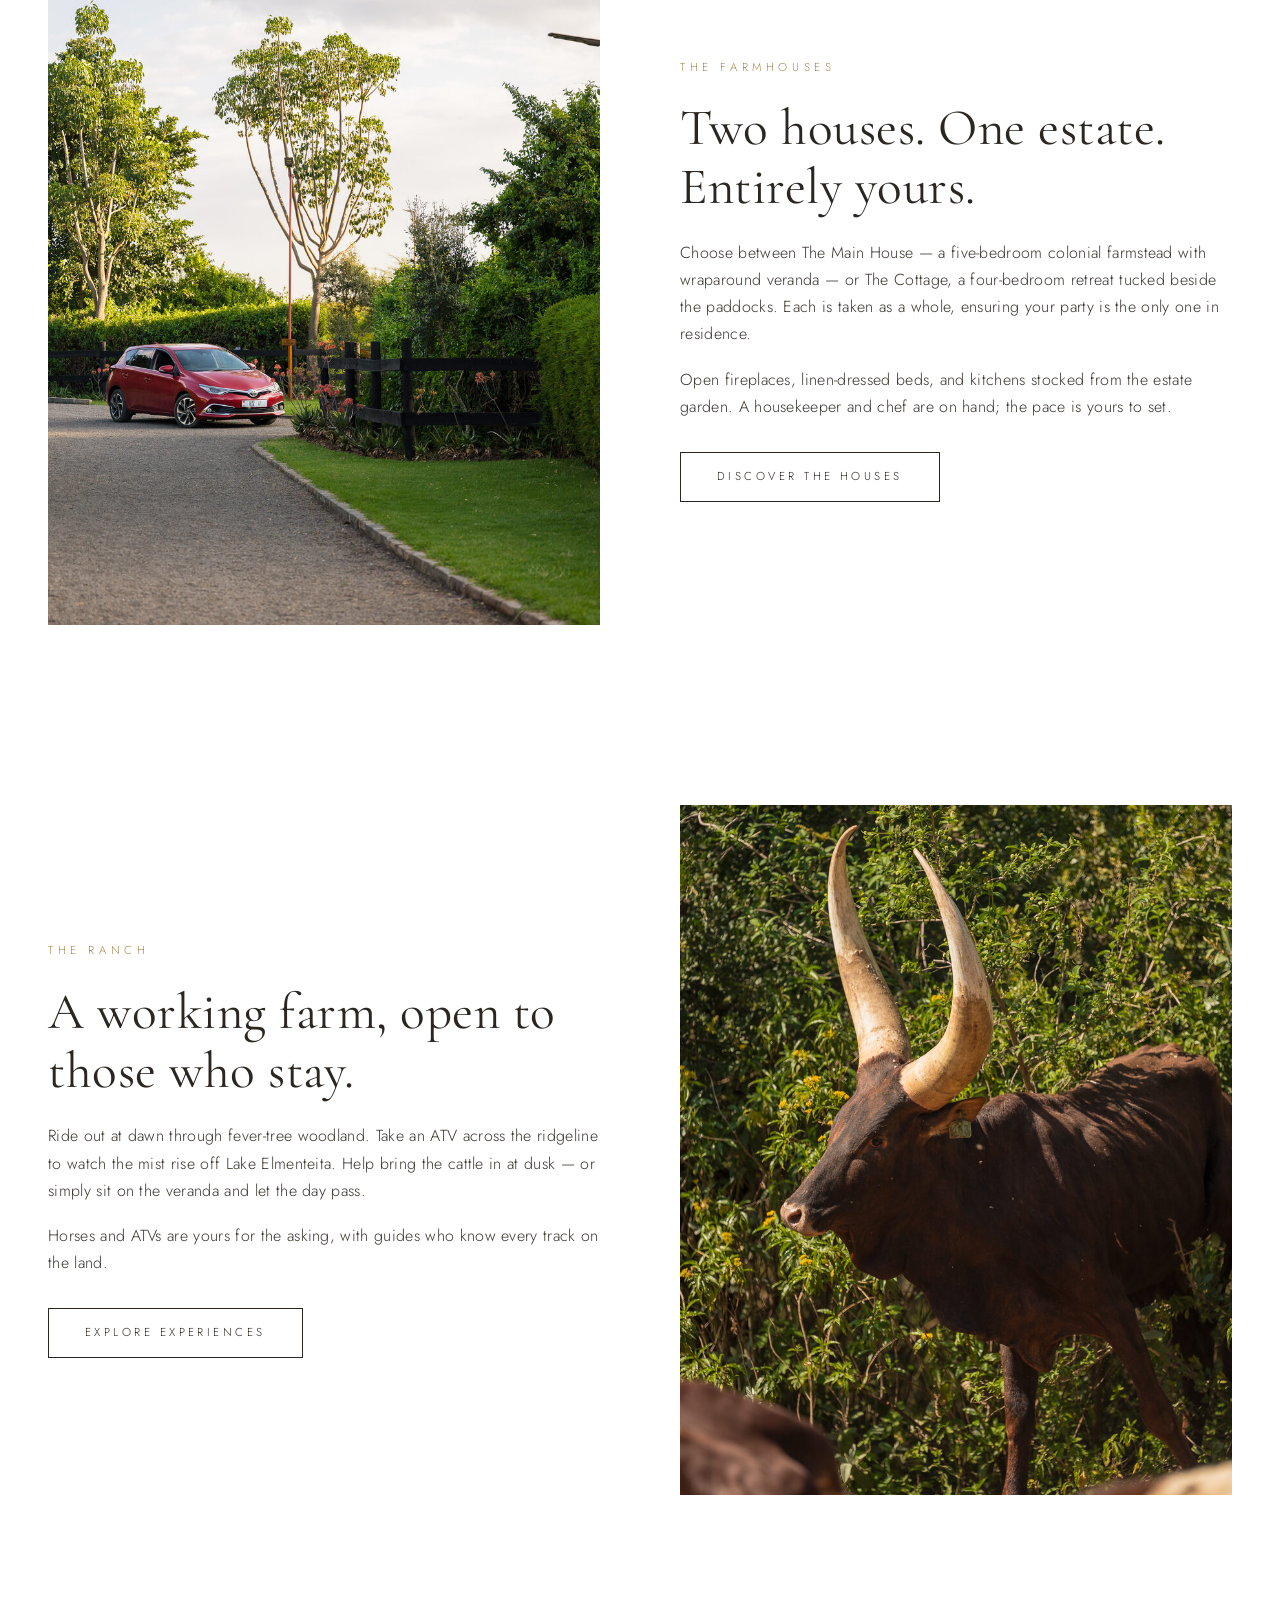
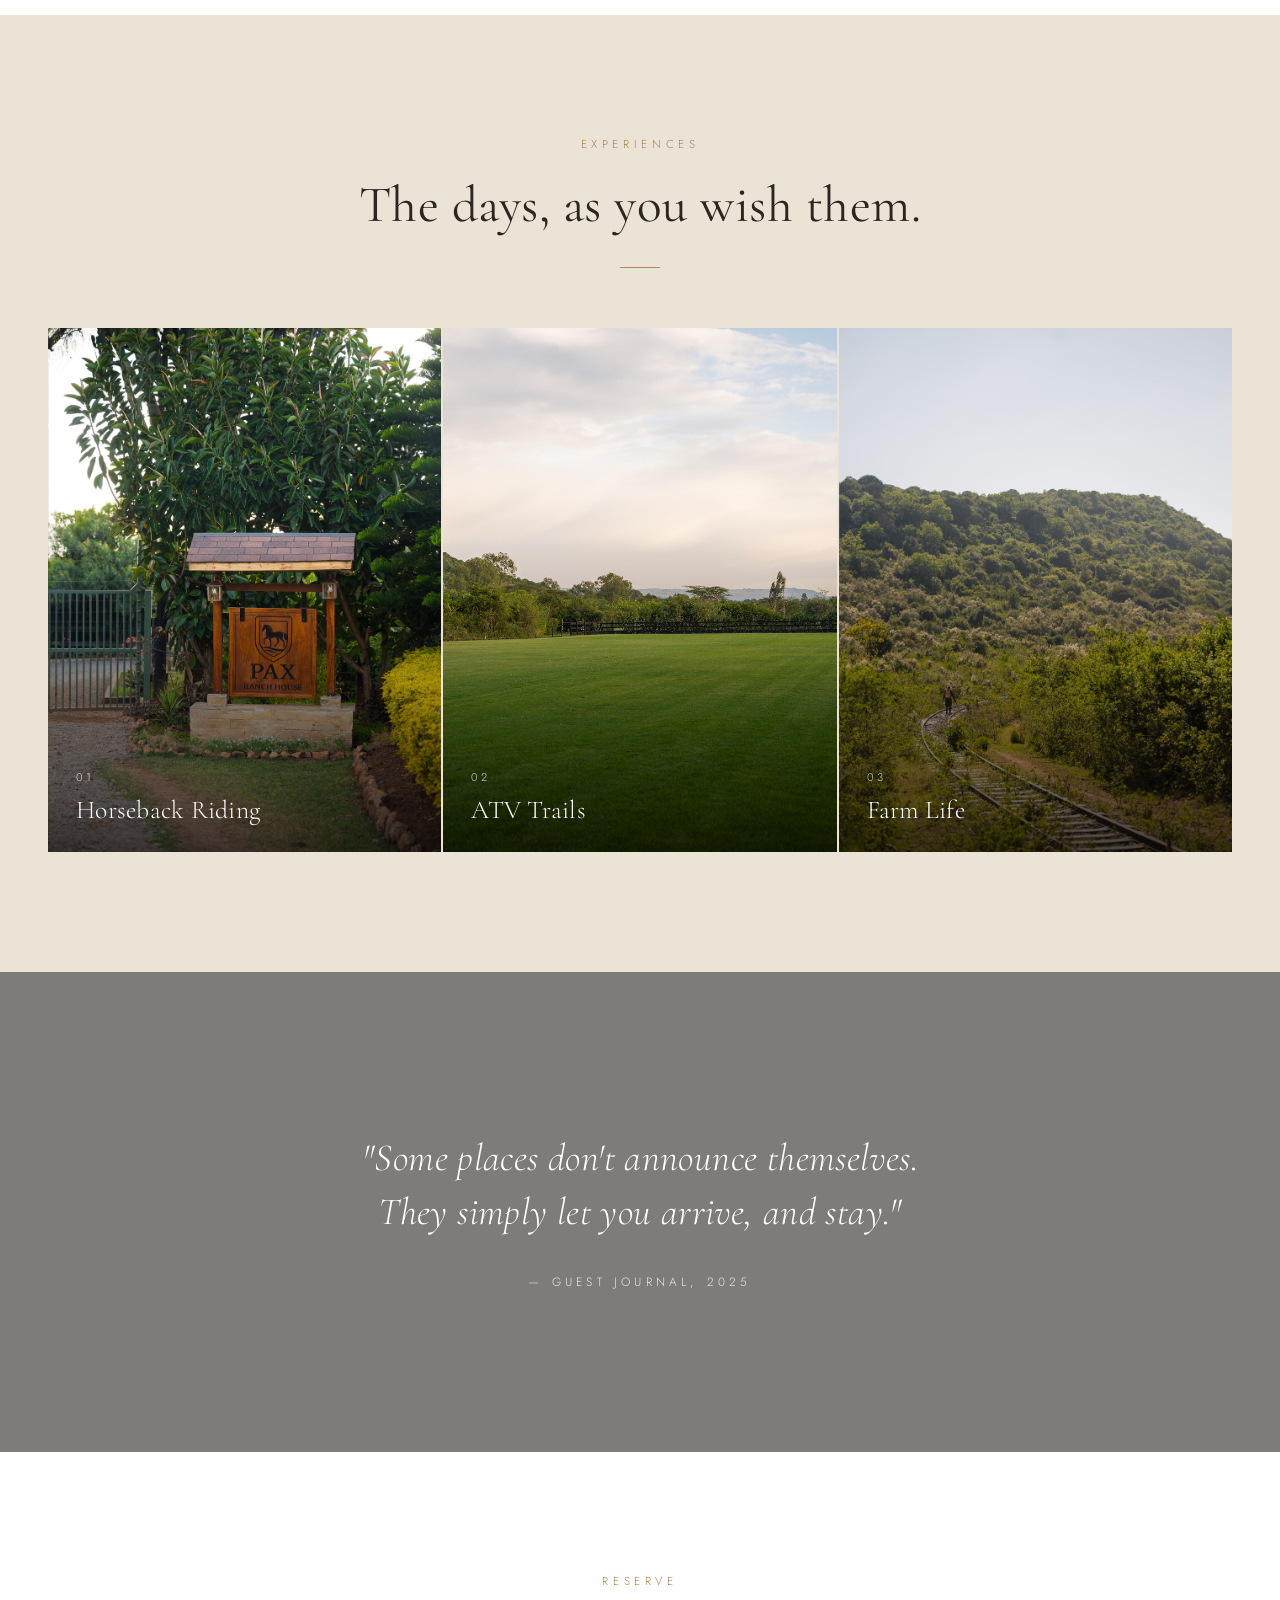
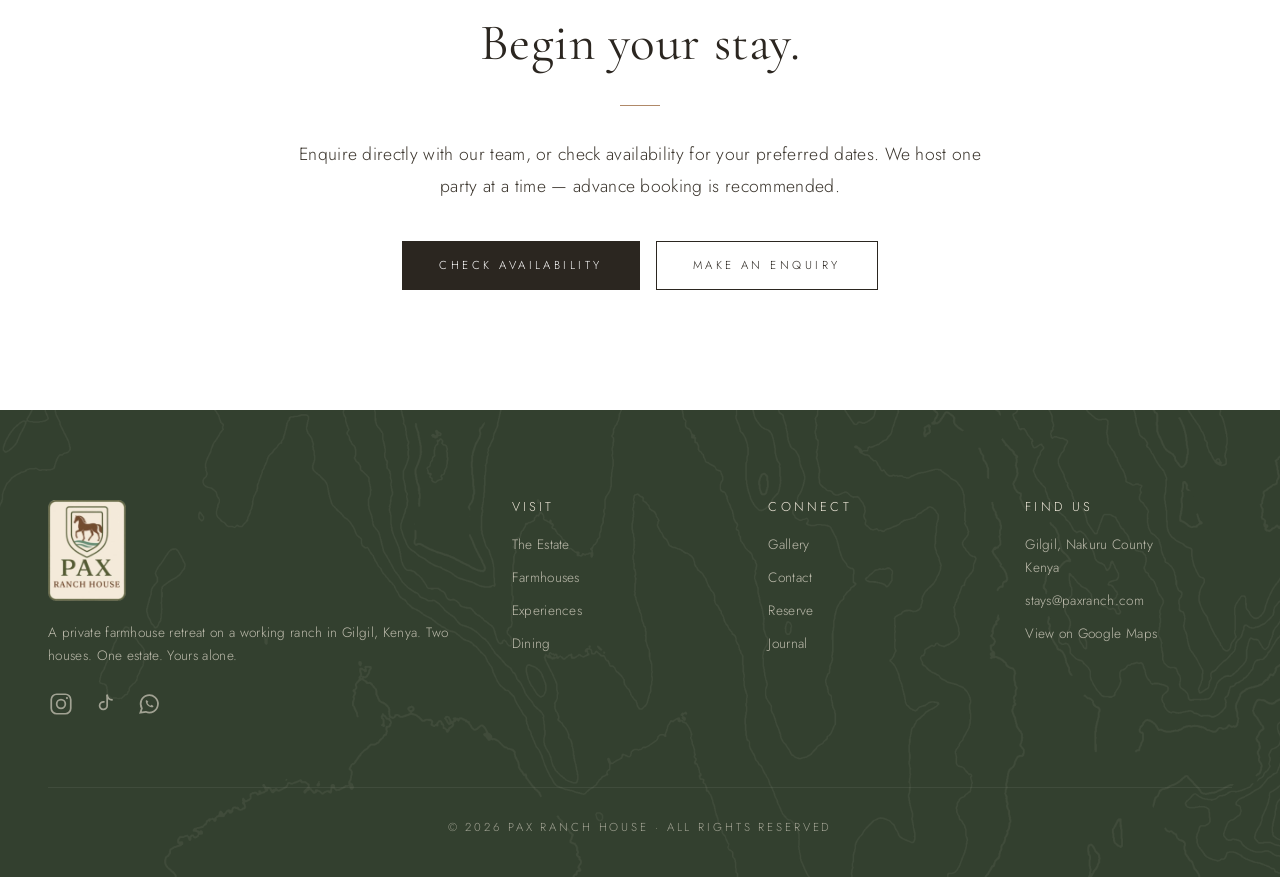
==== commit 133abc0b: "fix" ====
--- a/index.html
+++ b/index.html
@@ -61,7 +61,7 @@
 </script>
 <style>
   :root{
-    --cream:#f4efe6;
+    --cream:#ffffff;
     --bone:#ebe4d6;
     --sand:#d8cdb7;
     --clay:#b08968;
@@ -378,6 +378,7 @@
       <h4 style="font-size:.8rem;letter-spacing:.25em;text-transform:uppercase;font-family:'Jost',sans-serif">Find Us</h4>
       <p>Gilgil, Nakuru County<br>Kenya</p>
       <p>stays@paxranch.com</p>
+      <a href="https://maps.app.goo.gl/CUEdxyDzbcasgZTp7" target="_blank" rel="noopener">View on Google Maps</a>
     </div>
   </div>
   <div class="fine">© 2026 Pax Ranch House · All Rights Reserved</div>
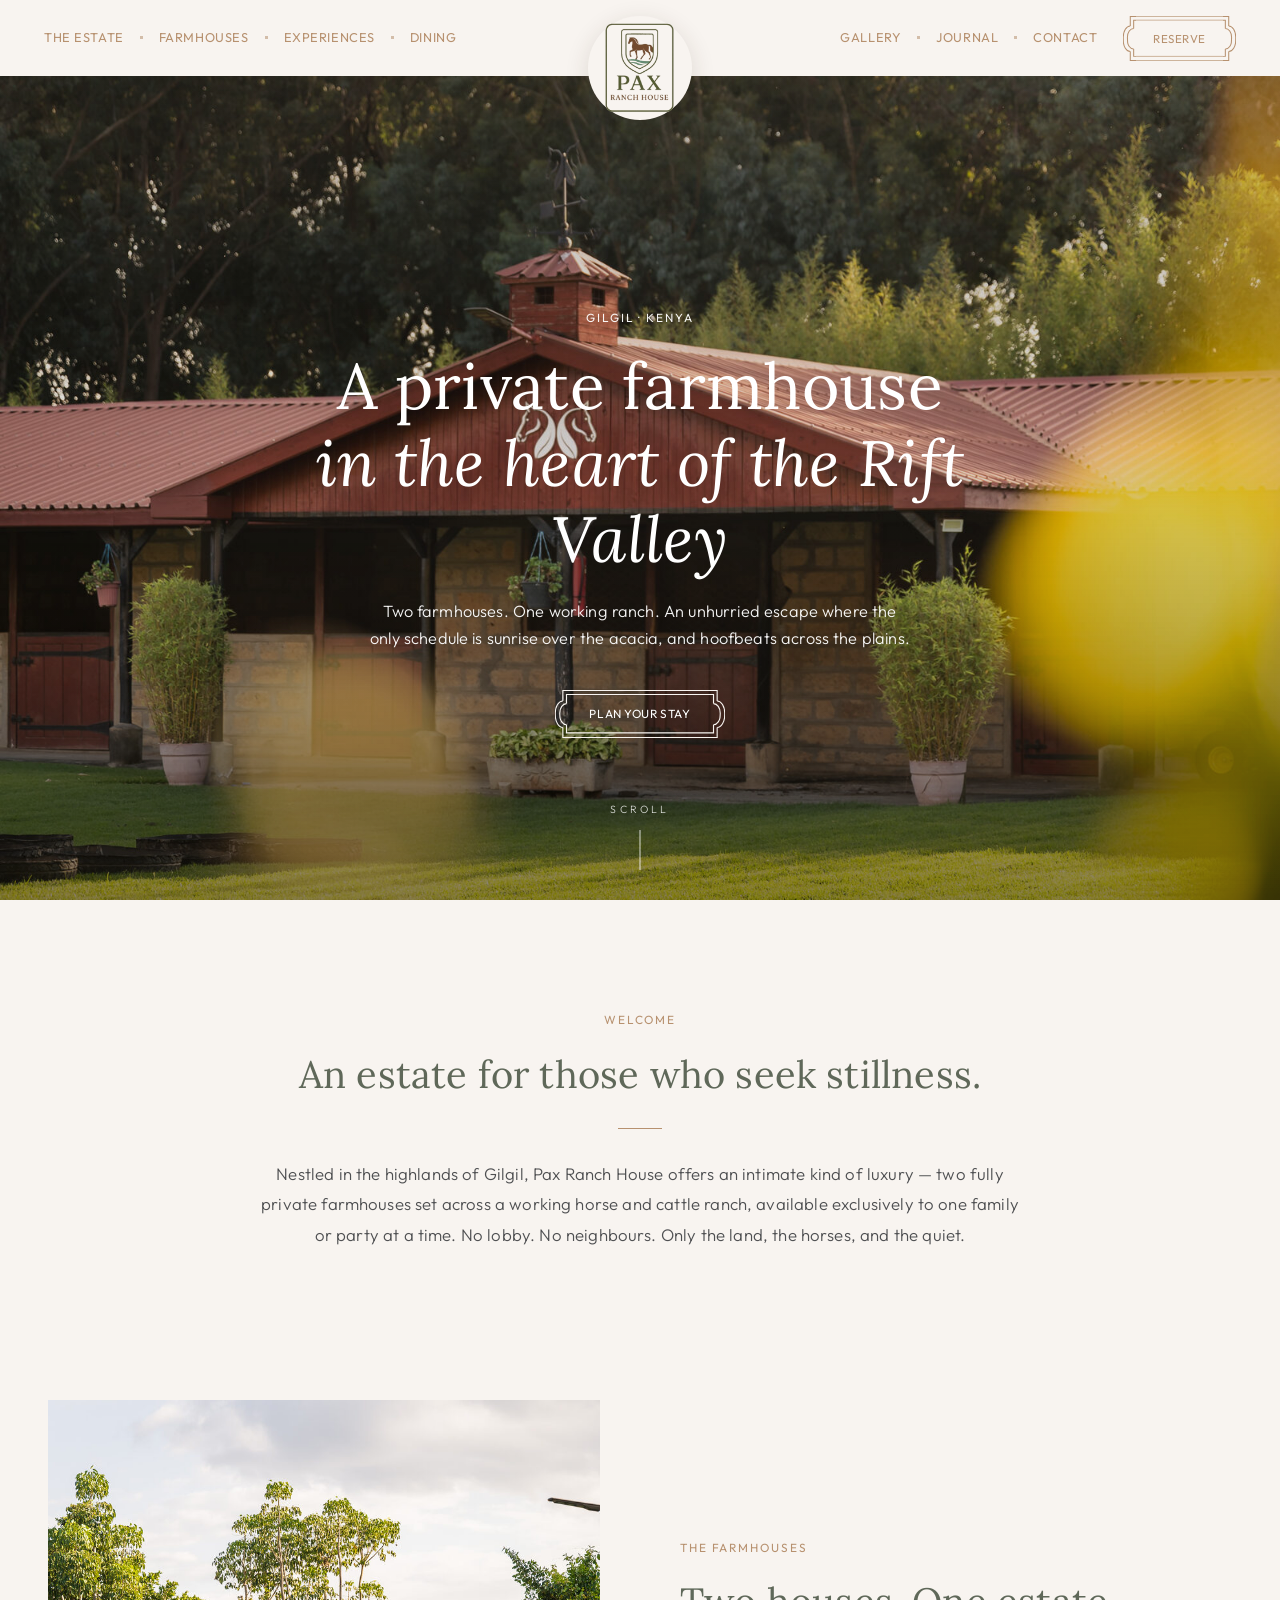
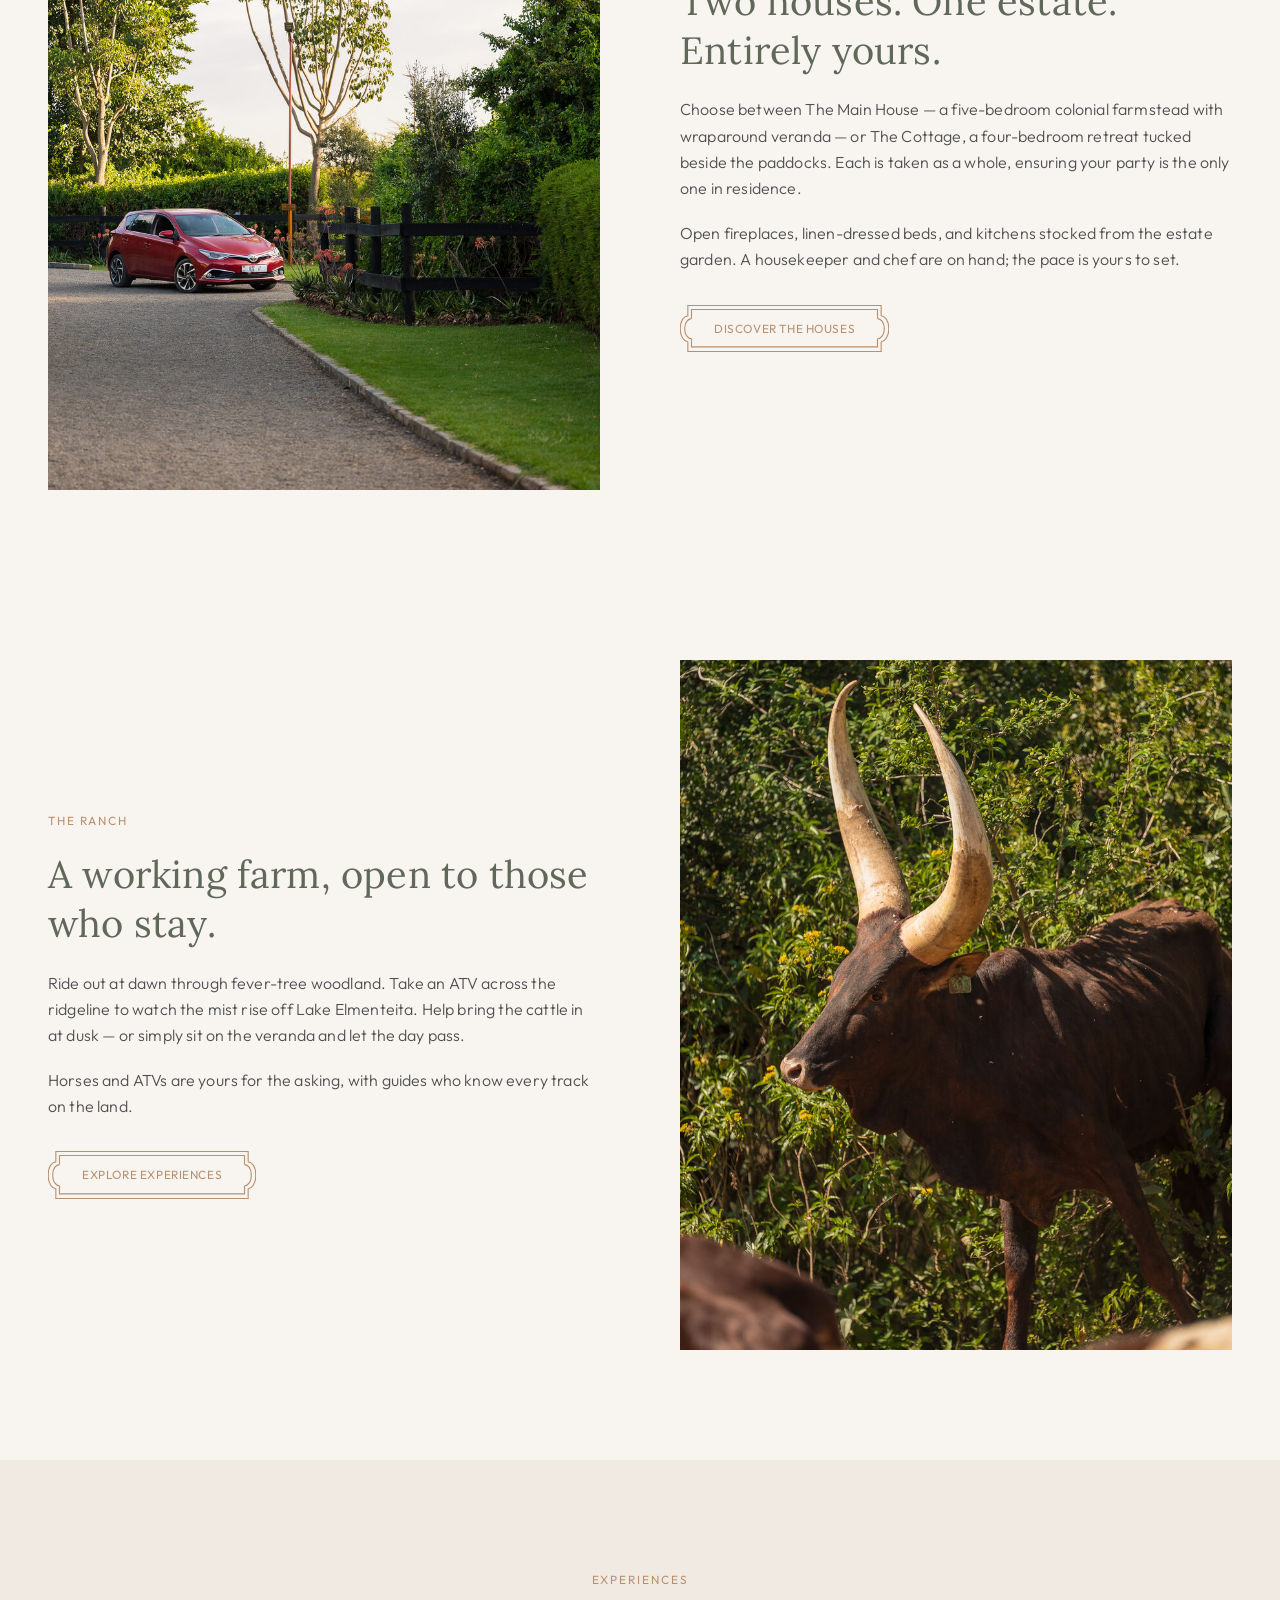
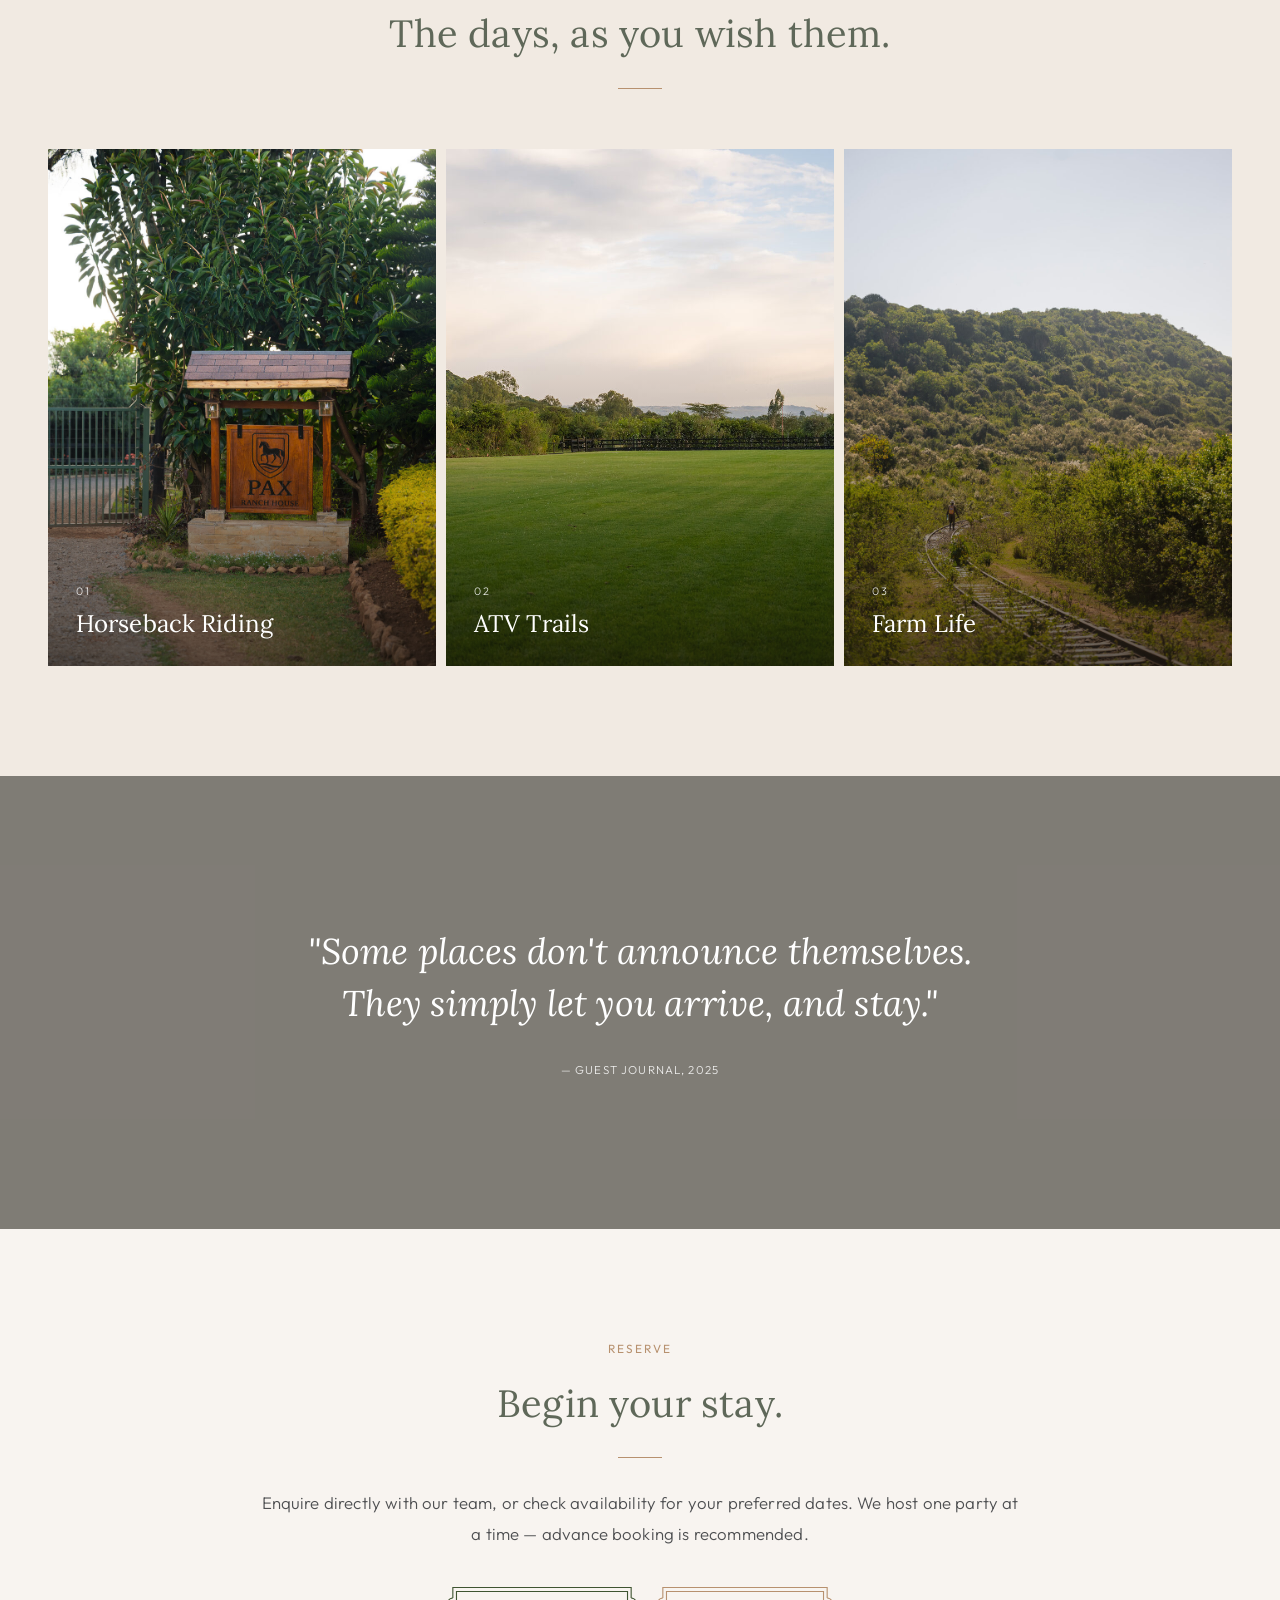
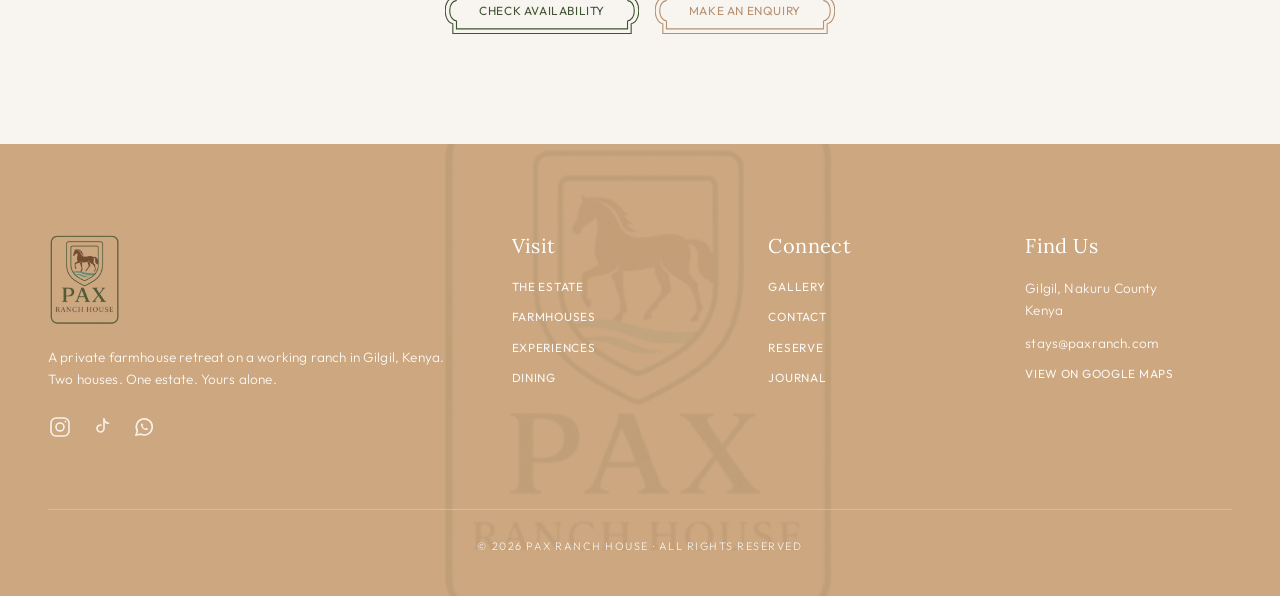
==== commit 2c0a197e: "redesign: adopt Collection in the Wild design language site-wide Fonts: Iowan Old Style (system) wit" ====
--- a/index.html
+++ b/index.html
@@ -7,7 +7,7 @@
 <meta name="description" content="Pax Ranch House is a private two-farmhouse retreat on a working ranch in Gilgil, Kenya. Book a whole farmhouse for your family, ride horses, explore by ATV, and unwind in the Rift Valley.">
 <link rel="canonical" href="https://paxranch.com/">
 <meta name="robots" content="index, follow">
-<meta name="theme-color" content="#33402f">
+<meta name="theme-color" content="#3f5431">
 <meta property="og:type" content="website">
 <meta property="og:site_name" content="Pax Ranch House">
 <meta property="og:title" content="Pax Ranch House — A Private Farmhouse Retreat in Gilgil, Kenya">
@@ -23,7 +23,7 @@
 <link rel="apple-touch-icon" href="apple-touch-icon.png">
 <link rel="preconnect" href="https://fonts.googleapis.com">
 <link rel="preconnect" href="https://fonts.gstatic.com" crossorigin>
-<link href="https://fonts.googleapis.com/css2?family=Cormorant+Garamond:wght@300;400;500;600&family=Jost:wght@300;400;500&display=swap" rel="stylesheet">
+<link href="https://fonts.googleapis.com/css2?family=Lora:ital,wght@0,400;0,500;1,400;1,500&family=Outfit:wght@300;400;500&display=swap" rel="stylesheet">
 <script type="application/ld+json">
 {
   "@context": "https://schema.org",
@@ -59,186 +59,28 @@
   ]
 }
 </script>
-<style>
-  :root{
-    --cream:#ffffff;
-    --bone:#ebe4d6;
-    --sand:#d8cdb7;
-    --clay:#b08968;
-    --ink:#2b2620;
-    --charcoal:#3a342c;
-    --forest:#33402f;
-    --muted:#7a716a;
-    --gold:#a6854c;
-  }
-  *{box-sizing:border-box;margin:0;padding:0}
-  html{scroll-behavior:smooth}
-  body{
-    font-family:'Jost',sans-serif;
-    font-weight:300;
-    color:var(--ink);
-    background:var(--cream);
-    line-height:1.7;
-    letter-spacing:.02em;
-  }
-  h1,h2,h3,h4{font-family:'Cormorant Garamond',serif;font-weight:300;letter-spacing:.01em;line-height:1.15}
-  h1{font-size:clamp(2.5rem,6vw,5rem)}
-  h2{font-size:clamp(2rem,4vw,3.5rem);font-weight:400}
-  h3{font-size:clamp(1.4rem,2vw,1.9rem)}
-  a{color:inherit;text-decoration:none;transition:opacity .3s}
-  a:hover{opacity:.65}
-  img{max-width:100%;display:block}
-
-  /* NAV */
-  nav.site{
-    position:fixed;top:0;left:0;right:0;z-index:100;
-    padding:18px 48px;
-    display:flex;justify-content:space-between;align-items:center;
-    transition:background .5s,color .5s,box-shadow .4s;
-    color:#fff;
-  }
-  nav.site.scrolled{background:var(--cream);color:var(--ink);box-shadow:0 1px 0 rgba(0,0,0,.06)}
-  nav.site .brand{font-family:'Cormorant Garamond',serif;font-size:1.4rem;letter-spacing:.25em;text-transform:uppercase;white-space:nowrap}
-  nav.site ul{display:flex;gap:38px;list-style:none;font-size:.78rem;text-transform:uppercase;letter-spacing:.22em}
-  nav.site .cta{background:var(--clay);color:var(--cream);border:1px solid var(--clay);padding:10px 26px;font-size:.72rem;letter-spacing:.25em;text-transform:uppercase;transition:background .3s,color .3s;white-space:nowrap}
-  nav.site .cta:hover{background:transparent;color:var(--clay);opacity:1}
-  nav.site .menu-toggle{display:none;background:none;border:none;cursor:pointer;width:24px;height:22px;padding:0;position:relative;color:inherit}
-  nav.site .menu-toggle span{position:absolute;left:0;right:0;height:1px;background:currentColor;transition:transform .3s,opacity .3s}
-  nav.site .menu-toggle span:nth-child(1){top:0}
-  nav.site .menu-toggle span:nth-child(2){top:10px}
-  nav.site .menu-toggle span:nth-child(3){top:20px}
-  nav.site.open .menu-toggle span:nth-child(1){transform:translateY(10px) rotate(45deg)}
-  nav.site.open .menu-toggle span:nth-child(2){opacity:0}
-  nav.site.open .menu-toggle span:nth-child(3){transform:translateY(-10px) rotate(-45deg)}
-  @media(max-width:1340px){
-    nav.site{padding:18px 28px;gap:18px}
-    nav.site .brand{font-size:1.12rem;letter-spacing:.13em}
-    nav.site ul{gap:18px;letter-spacing:.12em;font-size:.72rem}
-    nav.site .cta{padding:9px 16px;letter-spacing:.13em}
-  }
-  @media(max-width:1024px){
-    nav.site{padding:14px 22px}
-    nav.site .brand{font-size:1rem;letter-spacing:.15em}
-    nav.site .menu-toggle{display:block;order:3}
-    nav.site .cta{order:2;margin-left:auto;margin-right:0}
-    nav.site ul{
-      display:flex;flex-direction:column;gap:0;
-      position:absolute;top:100%;left:0;right:0;
-      background:var(--cream);
-      max-height:0;overflow:hidden;
-      transition:max-height .4s ease;
-      box-shadow:0 8px 24px rgba(0,0,0,.12);
-    }
-    nav.site.open ul{max-height:420px}
-    nav.site ul li{border-top:1px solid rgba(0,0,0,.07)}
-    nav.site ul li a{display:block;padding:16px 22px;color:var(--ink);font-size:.82rem;letter-spacing:.2em}
-  }
-
-  /* HERO */
-  .hero{
-    height:100vh;min-height:640px;
-    position:relative;display:flex;align-items:center;justify-content:center;
-    color:#fff;text-align:center;overflow:hidden;
-  }
-  .hero .bg{
-    position:absolute;inset:0;
-    background:
-      linear-gradient(180deg,rgba(0,0,0,.62) 0%,rgba(0,0,0,.34) 26%,rgba(0,0,0,.32) 52%,rgba(0,0,0,.7) 100%),
-      url('images/hero-home.jpg') center/cover no-repeat;
-    transform:scale(1.05);animation:slowZoom 14s ease-out forwards;
-  }
-  @keyframes slowZoom{to{transform:scale(1)}}
-  .hero .inner{position:relative;padding:100px 0 40px;max-width:900px}
-  .hero-logo{width:78px;height:auto;margin:0 auto 24px;display:block;filter:drop-shadow(0 4px 18px rgba(0,0,0,.45))}
-  @media(max-width:860px){.hero-logo{width:74px;margin-bottom:18px}}
-  .hero .eyebrow{font-size:.72rem;letter-spacing:.4em;text-transform:uppercase;margin-bottom:24px;opacity:.95;color:#fff;text-shadow:0 1px 8px rgba(0,0,0,.4)}
-  .hero h1{font-weight:300;margin-bottom:20px}
-  .hero h1 em{font-style:italic;font-weight:300}
-  .hero p{font-size:1rem;max-width:520px;margin:0 auto 38px;opacity:.9}
-  .scroll-hint{
-    position:absolute;bottom:32px;left:50%;transform:translateX(-50%);
-    font-size:.68rem;letter-spacing:.35em;text-transform:uppercase;opacity:.75;
-  }
-  .scroll-hint:after{content:"";display:block;width:1px;height:40px;background:#fff;margin:14px auto 0;animation:drop 2.2s infinite}
-  @keyframes drop{0%{transform:scaleY(0);transform-origin:top}50%{transform:scaleY(1);transform-origin:top}51%{transform-origin:bottom}100%{transform:scaleY(0);transform-origin:bottom}}
-
-  /* SECTIONS */
-  section{padding:120px 48px}
-  .container{max-width:1200px;margin:0 auto}
-  .narrow{max-width:720px;margin:0 auto;text-align:center}
-  .eyebrow{font-size:.72rem;letter-spacing:.4em;text-transform:uppercase;color:var(--gold);margin-bottom:22px;display:block}
-  .lede{font-size:1.1rem;line-height:1.85;color:var(--charcoal);margin-top:28px}
-  .divider{width:40px;height:1px;background:var(--clay);margin:32px auto}
-
-  .split{display:grid;grid-template-columns:1fr 1fr;gap:80px;align-items:center}
-  .split.reverse .img{order:2}
-  .split .img{aspect-ratio:4/5;overflow:hidden}
-  .split .img img{width:100%;height:100%;object-fit:cover;transition:transform 1.5s}
-  .split .img:hover img{transform:scale(1.04)}
-  .split .copy h2{margin-bottom:22px}
-  .split .copy p{margin-bottom:18px;color:var(--charcoal)}
-  @media(max-width:860px){.split{grid-template-columns:1fr;gap:40px}.split.reverse .img{order:0}section{padding:80px 22px}.hero .inner{padding:90px 22px 60px}}
-
-  /* EXPERIENCES */
-  .experiences{background:var(--bone)}
-  .exp-grid{display:grid;grid-template-columns:repeat(3,1fr);gap:2px;margin-top:60px}
-  .exp-card{position:relative;aspect-ratio:3/4;overflow:hidden;cursor:pointer}
-  .exp-card .bg{position:absolute;inset:0;background-size:cover;background-position:center;transition:transform 1.2s}
-  .exp-card:hover .bg{transform:scale(1.08)}
-  .exp-card .shade{position:absolute;inset:0;background:linear-gradient(180deg,rgba(0,0,0,0) 40%,rgba(0,0,0,.7) 100%)}
-  .exp-card .label{position:absolute;bottom:0;left:0;right:0;padding:28px;color:#fff;z-index:2}
-  .exp-card .label .n{font-size:.7rem;letter-spacing:.35em;opacity:.8;display:block;margin-bottom:8px}
-  .exp-card h3{font-family:'Cormorant Garamond',serif;font-size:1.6rem}
-  @media(max-width:860px){.exp-grid{grid-template-columns:1fr}}
-
-  /* QUOTE BAND */
-  .quote{
-    background:url('images/quote-band.jpg') center/cover fixed no-repeat;
-    color:#fff;text-align:center;position:relative;padding:160px 48px;
-  }
-  .quote:before{content:"";position:absolute;inset:0;background:rgba(20,16,12,.55)}
-  .quote .inner{position:relative;max-width:800px;margin:0 auto}
-  .quote h2{font-style:italic;font-weight:300;font-size:clamp(1.6rem,3vw,2.6rem);line-height:1.4}
-  .quote cite{display:block;margin-top:32px;font-size:.75rem;letter-spacing:.35em;text-transform:uppercase;font-style:normal;opacity:.85}
-
-  /* BUTTON */
-  .btn{
-    display:inline-block;padding:14px 36px;border:1px solid var(--ink);
-    font-size:.72rem;letter-spacing:.3em;text-transform:uppercase;
-    background:transparent;color:var(--ink);cursor:pointer;
-    transition:background .3s,color .3s;
-  }
-  .btn:hover{background:var(--ink);color:var(--cream);opacity:1}
-  .btn.light{border-color:#fff;background:#fff;color:var(--ink)}
-  .btn.light:hover{background:transparent;color:#fff}
-  .btn.solid{background:var(--ink);color:var(--cream)}
-  .btn.solid:hover{background:transparent;color:var(--ink)}
-
-  /* FOOTER */
-  footer{position:relative;background-color:var(--forest);color:var(--bone);padding:90px 48px 40px;overflow:hidden}
-  footer::before{content:"";position:absolute;left:0;right:0;bottom:0;height:100%;background:url("images/gilgil-contours.png") no-repeat bottom center;background-size:cover;opacity:.07;pointer-events:none}
-  footer .grid,footer .fine{position:relative;z-index:1}
-  footer .grid{display:grid;grid-template-columns:2fr 1fr 1fr 1fr;gap:50px;max-width:1200px;margin:0 auto}
-  footer h4{font-size:1.4rem;margin-bottom:18px;letter-spacing:.05em}
-  footer .footer-logo{display:block;width:78px;height:auto;margin-bottom:20px;border-radius:4px}
-  footer .col p,footer .col a{font-size:.85rem;opacity:.75;display:block;margin-bottom:10px}
-  footer .social{display:flex;gap:18px;margin-top:24px}
-  footer .social a{display:inline-flex;opacity:.6;margin:0;transition:opacity .3s,color .3s}
-  footer .social a:hover{opacity:1;color:var(--clay)}
-  footer .social svg{width:26px;height:26px;display:block}
-  footer .fine{text-align:center;margin-top:70px;padding-top:30px;border-top:1px solid rgba(255,255,255,.1);font-size:.72rem;letter-spacing:.25em;text-transform:uppercase;opacity:.6}
-  @media(max-width:860px){footer{padding:70px 28px 36px}footer .grid{grid-template-columns:1fr 1fr;gap:36px 24px}footer .col:first-child{grid-column:1 / -1}}
-
-  /* FADE-IN */
-  .reveal{opacity:0;transform:translateY(30px);transition:opacity 1.2s ease,transform 1.2s ease}
-  .reveal.in{opacity:1;transform:none}
-</style>
+<link rel="stylesheet" href="shared.css">
 </head>
 <body>
 
 <nav class="site" id="nav">
-  <a href="index.html" class="brand">Pax Ranch House</a>
-  <ul>
+  <ul class="left">
+    <li><a href="the-estate.html">The Estate</a></li>
+    <li><a href="farmhouses.html">Farmhouses</a></li>
+    <li><a href="experiences.html">Experiences</a></li>
+    <li><a href="dining.html">Dining</a></li>
+  </ul>
+  <a href="index.html" class="brand" aria-label="Pax Ranch House — home"><img src="images/logo/pax-logo-transparent-500.png" alt="Pax Ranch House"></a>
+  <div class="right-group">
+    <ul>
+      <li><a href="gallery.html">Gallery</a></li>
+      <li><a href="journal.html">Journal</a></li>
+      <li><a href="contact.html">Contact</a></li>
+    </ul>
+    <a href="booking.html" class="cta">Reserve</a>
+  </div>
+  <button class="menu-toggle" id="menuToggle" aria-label="Menu" aria-expanded="false"><span></span><span></span><span></span></button>
+  <ul class="mobile-menu">
     <li><a href="the-estate.html">The Estate</a></li>
     <li><a href="farmhouses.html">Farmhouses</a></li>
     <li><a href="experiences.html">Experiences</a></li>
@@ -247,14 +89,11 @@
     <li><a href="journal.html">Journal</a></li>
     <li><a href="contact.html">Contact</a></li>
   </ul>
-  <a href="booking.html" class="cta">Reserve</a>
-  <button class="menu-toggle" id="menuToggle" aria-label="Menu" aria-expanded="false"><span></span><span></span><span></span></button>
 </nav>
 
 <section class="hero">
-  <div class="bg"></div>
+  <div class="bg" style="background-image:url('images/hero-home.jpg')"></div>
   <div class="inner">
-    <img src="images/paxranch-logo.png" alt="Pax Ranch House" class="hero-logo">
     <span class="eyebrow">Gilgil · Kenya</span>
     <h1>A private farmhouse<br><em>in the heart of the Rift Valley</em></h1>
     <p>Two farmhouses. One working ranch. An unhurried escape where the only schedule is sunrise over the acacia, and hoofbeats across the plains.</p>
@@ -352,7 +191,7 @@
 <footer>
   <div class="grid">
     <div class="col">
-      <img src="images/paxranch-logo.png" alt="Pax Ranch House" class="footer-logo">
+      <img src="images/logo/pax-logo-transparent-500.png" alt="Pax Ranch House" class="footer-logo">
       <p>A private farmhouse retreat on a working ranch in Gilgil, Kenya. Two houses. One estate. Yours alone.</p>
       <div class="social">
         <a href="https://instagram.com/paxranchhouse" aria-label="Instagram" target="_blank" rel="noopener"><svg viewBox="0 0 24 24" fill="none" stroke="currentColor" stroke-width="1.6"><rect x="3" y="3" width="18" height="18" rx="5"/><circle cx="12" cy="12" r="4"/><circle cx="17.5" cy="6.5" r="1" fill="currentColor" stroke="none"/></svg></a>
@@ -361,21 +200,21 @@
       </div>
     </div>
     <div class="col">
-      <h4 style="font-size:.8rem;letter-spacing:.25em;text-transform:uppercase;font-family:'Jost',sans-serif">Visit</h4>
+      <h4>Visit</h4>
       <a href="the-estate.html">The Estate</a>
       <a href="farmhouses.html">Farmhouses</a>
       <a href="experiences.html">Experiences</a>
       <a href="dining.html">Dining</a>
     </div>
     <div class="col">
-      <h4 style="font-size:.8rem;letter-spacing:.25em;text-transform:uppercase;font-family:'Jost',sans-serif">Connect</h4>
+      <h4>Connect</h4>
       <a href="gallery.html">Gallery</a>
       <a href="contact.html">Contact</a>
       <a href="booking.html">Reserve</a>
       <a href="journal.html">Journal</a>
     </div>
     <div class="col">
-      <h4 style="font-size:.8rem;letter-spacing:.25em;text-transform:uppercase;font-family:'Jost',sans-serif">Find Us</h4>
+      <h4>Find Us</h4>
       <p>Gilgil, Nakuru County<br>Kenya</p>
       <p>stays@paxranch.com</p>
       <a href="https://maps.app.goo.gl/CUEdxyDzbcasgZTp7" target="_blank" rel="noopener">View on Google Maps</a>
--- a/shared.css
+++ b/shared.css
@@ -0,0 +1,236 @@
+/* ============================================================
+   Pax Ranch House — design system
+   Language adapted from collectioninthewild.com:
+   Iowan Old Style serif headings (Lora fallback), Outfit body,
+   ivory/camel/sage/olive palette, ornamental keyline buttons.
+   ============================================================ */
+:root{
+  /* Palette (Collection-in-the-Wild reference values) */
+  --ivory:#f8f4f0;      /* page background */
+  --ivory-2:#f1eae2;    /* alternate section background */
+  --camel:#b7916f;      /* primary accent — buttons, eyebrows, links */
+  --camel-2:#cca77f;    /* light camel — footer background */
+  --sage:#5f6859;       /* heading colour */
+  --olive:#3f5431;      /* deep green — dark bands, hovers */
+  --terracotta:#92695d; /* secondary accent */
+  --gray:#4f5052;       /* body text */
+  --ink:#2d2c2b;        /* near-black */
+
+  /* Legacy aliases (inline styles across pages reference these) */
+  --cream:#f8f4f0;
+  --bone:#f1eae2;
+  --sand:#e7dccd;
+  --clay:#b7916f;
+  --gold:#b7916f;
+  --charcoal:#4f5052;
+  --muted:#8a8078;
+  --forest:#3f5431;
+
+  /* Type */
+  --serif:'Iowan Old Style','Iowan Old Style BT','Lora',Georgia,serif;
+  --sans:'Outfit',sans-serif;
+
+  /* Ornamental button frames (double keyline + side brackets, own artwork) */
+  --frame-camel:url("data:image/svg+xml,%3Csvg xmlns='http://www.w3.org/2000/svg' width='584' height='86' viewBox='0 0 584 86'%3E%3Cg fill='none' stroke='%23b7916f' stroke-width='2'%3E%3Cpath d='M14 20.5 V1 H570 V20.5'/%3E%3Cpath d='M14 66.5 V85 H570 V66.5'/%3E%3Cpath d='M20.5 25.5 V8.5 H563.5 V25.5'/%3E%3Cpath d='M20.5 61.5 V76.5 H563.5 V61.5'/%3E%3Cpath d='M14 20.5 A13.5 23 0 0 0 14 66.5'/%3E%3Cpath d='M20.5 25.5 A12 18 0 0 0 20.5 61.5'/%3E%3Cpath d='M570 20.5 A13.5 23 0 0 1 570 66.5'/%3E%3Cpath d='M563.5 25.5 A12 18 0 0 1 563.5 61.5'/%3E%3C/g%3E%3C/svg%3E");
+  --frame-olive:url("data:image/svg+xml,%3Csvg xmlns='http://www.w3.org/2000/svg' width='584' height='86' viewBox='0 0 584 86'%3E%3Cg fill='none' stroke='%233f5431' stroke-width='2'%3E%3Cpath d='M14 20.5 V1 H570 V20.5'/%3E%3Cpath d='M14 66.5 V85 H570 V66.5'/%3E%3Cpath d='M20.5 25.5 V8.5 H563.5 V25.5'/%3E%3Cpath d='M20.5 61.5 V76.5 H563.5 V61.5'/%3E%3Cpath d='M14 20.5 A13.5 23 0 0 0 14 66.5'/%3E%3Cpath d='M20.5 25.5 A12 18 0 0 0 20.5 61.5'/%3E%3Cpath d='M570 20.5 A13.5 23 0 0 1 570 66.5'/%3E%3Cpath d='M563.5 25.5 A12 18 0 0 1 563.5 61.5'/%3E%3C/g%3E%3C/svg%3E");
+  --frame-white:url("data:image/svg+xml,%3Csvg xmlns='http://www.w3.org/2000/svg' width='584' height='86' viewBox='0 0 584 86'%3E%3Cg fill='none' stroke='%23f8f4f0' stroke-width='2'%3E%3Cpath d='M14 20.5 V1 H570 V20.5'/%3E%3Cpath d='M14 66.5 V85 H570 V66.5'/%3E%3Cpath d='M20.5 25.5 V8.5 H563.5 V25.5'/%3E%3Cpath d='M20.5 61.5 V76.5 H563.5 V61.5'/%3E%3Cpath d='M14 20.5 A13.5 23 0 0 0 14 66.5'/%3E%3Cpath d='M20.5 25.5 A12 18 0 0 0 20.5 61.5'/%3E%3Cpath d='M570 20.5 A13.5 23 0 0 1 570 66.5'/%3E%3Cpath d='M563.5 25.5 A12 18 0 0 1 563.5 61.5'/%3E%3C/g%3E%3C/svg%3E");
+}
+*{box-sizing:border-box;margin:0;padding:0}
+html{scroll-behavior:smooth}
+body{font-family:var(--sans);font-weight:300;color:var(--gray);background:var(--ivory);line-height:1.65;letter-spacing:.01em;font-size:16px;padding-top:76px}
+h1,h2,h3,h4{font-family:var(--serif);font-weight:400;letter-spacing:.005em;line-height:1.22;color:var(--sage)}
+h1{font-size:clamp(2.4rem,5vw,4.125rem);line-height:1.2}
+h2{font-size:clamp(1.7rem,3vw,2.375rem);line-height:1.28}
+h3{font-size:clamp(1.3rem,2vw,1.75rem)}
+a{color:inherit;text-decoration:none;transition:opacity .3s,color .3s}
+a:hover{opacity:.7}
+img{max-width:100%;display:block}
+
+/* ============ HEADER — solid ivory bar, centred overlapping logo ============ */
+nav.site{
+  position:fixed;top:0;left:0;right:0;z-index:100;
+  background:var(--ivory);color:var(--camel);
+  padding:0 44px;height:76px;
+  display:grid;grid-template-columns:1fr 150px 1fr;align-items:center;
+  transition:box-shadow .4s;
+}
+nav.site.scrolled{box-shadow:0 1px 0 rgba(0,0,0,.05),0 8px 30px rgba(60,45,30,.08)}
+nav.site .brand{
+  position:absolute;top:16px;left:50%;transform:translateX(-50%);z-index:3;
+  display:flex;align-items:center;justify-content:center;
+  width:104px;height:104px;                      /* hangs below the bar */
+  background:var(--ivory);border-radius:50%;
+  box-shadow:0 6px 24px rgba(60,45,30,.14);
+}
+nav.site .brand img{width:74px;height:auto}
+nav.site ul{display:flex;gap:0;list-style:none;font-size:.8rem;text-transform:uppercase;letter-spacing:.045em;font-weight:400;align-items:center}
+nav.site ul.left{grid-column:1;grid-row:1;justify-content:flex-start}
+nav.site .right-group{grid-column:3;grid-row:1;display:flex;align-items:center;justify-content:flex-end;gap:26px}
+nav.site ul li{display:flex;align-items:center}
+nav.site ul li+li::before{content:"";width:3px;height:3px;background:var(--camel);opacity:.55;margin:0 16px;display:inline-block}
+nav.site ul a{color:var(--camel)}
+nav.site ul a:hover{color:var(--olive);opacity:1}
+nav.site .cta{
+  font-size:.72rem;letter-spacing:.045em;text-transform:uppercase;font-weight:400;
+  color:var(--camel);background:transparent;
+  border:0;padding:13px 30px;white-space:nowrap;
+  border-image:var(--frame-camel) 45 25 37 / 22px 13px 18px;
+  transition:color .3s;
+}
+nav.site .cta:hover{color:var(--olive);opacity:1}
+nav.site .mobile-menu{display:none}
+nav.site .menu-toggle{display:none;background:none;border:none;cursor:pointer;width:24px;height:22px;padding:0;position:relative;color:var(--camel)}
+nav.site .menu-toggle span{position:absolute;left:0;right:0;height:1px;background:currentColor;transition:transform .3s,opacity .3s}
+nav.site .menu-toggle span:nth-child(1){top:2px}
+nav.site .menu-toggle span:nth-child(2){top:10px}
+nav.site .menu-toggle span:nth-child(3){top:18px}
+nav.site.open .menu-toggle span:nth-child(1){transform:translateY(8px) rotate(45deg)}
+nav.site.open .menu-toggle span:nth-child(2){opacity:0}
+nav.site.open .menu-toggle span:nth-child(3){transform:translateY(-8px) rotate(-45deg)}
+
+@media(max-width:1250px){
+  nav.site{padding:0 24px}
+  nav.site ul{font-size:.72rem}
+  nav.site ul li+li::before{margin:0 10px}
+  nav.site .right-group{gap:14px}
+  nav.site .cta{padding:12px 20px}
+}
+@media(max-width:1024px){
+  nav.site{display:flex;justify-content:space-between;height:66px;padding:0 20px}
+  body{padding-top:66px}
+  nav.site .brand{width:76px;height:76px;margin-top:40px}
+  nav.site .brand img{width:54px}
+  nav.site .menu-toggle{display:block}
+  nav.site .right-group{margin-left:auto}
+  nav.site .right-group{gap:0}
+  nav.site .cta{margin-right:16px;padding:11px 18px}
+  nav.site ul.left,nav.site .right-group ul{display:none}
+  nav.site .mobile-menu{
+    display:flex;flex-direction:column;gap:0;list-style:none;
+    position:absolute;top:100%;left:0;right:0;
+    background:var(--ivory);
+    max-height:0;overflow:hidden;
+    transition:max-height .4s ease;
+    box-shadow:0 8px 24px rgba(0,0,0,.12);
+  }
+  nav.site.open .mobile-menu{max-height:520px}
+  nav.site .mobile-menu li{border-top:1px solid rgba(183,145,111,.25);width:100%}
+  nav.site .mobile-menu li a{display:block;width:100%;padding:15px 22px;color:var(--camel);font-size:.8rem;letter-spacing:.08em;text-transform:uppercase}
+}
+
+/* ============ HEROES ============ */
+.page-hero{height:66vh;min-height:480px;position:relative;display:flex;align-items:flex-end;justify-content:center;color:#fff;text-align:center;overflow:hidden}
+.page-hero .bg{position:absolute;inset:0;background-size:cover;background-position:center;transform:scale(1.05);animation:slowZoom 14s ease-out forwards}
+.page-hero:before{content:"";position:absolute;inset:0;z-index:1;background:linear-gradient(180deg,rgba(20,16,10,.18) 0%,rgba(20,16,10,.08) 45%,rgba(20,16,10,.5) 100%)}
+.page-hero .inner{position:relative;padding-bottom:8vh;max-width:900px;z-index:2}
+.page-hero h1,.page-hero .eyebrow{color:#fff}
+@keyframes slowZoom{to{transform:scale(1)}}
+
+/* Home hero (index) */
+.hero{height:calc(100vh - 76px);min-height:600px;position:relative;display:flex;align-items:center;justify-content:center;color:#fff;text-align:center;overflow:hidden}
+.hero .bg{position:absolute;inset:0;background-size:cover;background-position:center;transform:scale(1.05);animation:slowZoom 14s ease-out forwards}
+.hero:before{content:"";position:absolute;inset:0;z-index:1;background:linear-gradient(180deg,rgba(20,16,10,.28) 0%,rgba(20,16,10,.12) 45%,rgba(20,16,10,.5) 100%)}
+.hero .inner{position:relative;z-index:2;padding:110px 24px 40px;max-width:880px}
+.hero .eyebrow{color:#fff;opacity:.95;text-shadow:0 1px 8px rgba(0,0,0,.4)}
+.hero h1{color:#fff;margin-bottom:20px}
+.hero h1 em{font-style:italic;font-weight:400}
+.hero p{font-size:1.02rem;max-width:540px;margin:0 auto 38px;opacity:.95;font-weight:300}
+.scroll-hint{position:absolute;bottom:30px;left:50%;transform:translateX(-50%);z-index:2;font-size:.66rem;letter-spacing:.3em;text-transform:uppercase;opacity:.8}
+.scroll-hint:after{content:"";display:block;width:1px;height:40px;background:#fff;margin:12px auto 0;animation:drop 2.2s infinite}
+@keyframes drop{0%{transform:scaleY(0);transform-origin:top}50%{transform:scaleY(1);transform-origin:top}51%{transform-origin:bottom}100%{transform:scaleY(0);transform-origin:bottom}}
+
+/* ============ SECTIONS ============ */
+section{padding:110px 48px}
+.container{max-width:1200px;margin:0 auto}
+.narrow{max-width:760px;margin:0 auto;text-align:center}
+.eyebrow{font-family:var(--sans);font-size:.74rem;letter-spacing:.16em;text-transform:uppercase;color:var(--camel);font-weight:400;margin-bottom:20px;display:block}
+.lede{font-size:1.05rem;line-height:1.8;color:var(--gray);margin-top:26px;font-weight:300}
+.divider{width:44px;height:1px;background:var(--camel);margin:30px auto}
+
+.contact-grid{display:grid;grid-template-columns:1fr 1fr;gap:80px}
+@media(max-width:860px){.contact-grid{grid-template-columns:1fr;gap:50px}}
+
+.split{display:grid;grid-template-columns:1fr 1fr;gap:80px;align-items:center}
+.split.reverse .img{order:2}
+.split .img{aspect-ratio:4/5;overflow:hidden}
+.split .img img{width:100%;height:100%;object-fit:cover;transition:transform 1.5s}
+.split .img:hover img{transform:scale(1.04)}
+.split .copy h2{margin-bottom:22px}
+.split .copy p{margin-bottom:18px;color:var(--gray)}
+@media(max-width:860px){.split{grid-template-columns:1fr;gap:40px}.split.reverse .img{order:0}section{padding:76px 22px}.page-hero .inner{padding-left:22px;padding-right:22px}}
+
+/* ============ EXPERIENCE GRID (home) ============ */
+.experiences{background:var(--ivory-2)}
+.exp-grid{display:grid;grid-template-columns:repeat(3,1fr);gap:10px;margin-top:60px}
+.exp-card{position:relative;aspect-ratio:3/4;overflow:hidden;cursor:pointer}
+.exp-card .bg{position:absolute;inset:0;background-size:cover;background-position:center;transition:transform 1.2s}
+.exp-card:hover .bg{transform:scale(1.08)}
+.exp-card .shade{position:absolute;inset:0;background:linear-gradient(180deg,rgba(0,0,0,0) 40%,rgba(20,16,10,.66) 100%)}
+.exp-card .label{position:absolute;bottom:0;left:0;right:0;padding:28px;color:#fff;z-index:2}
+.exp-card .label .n{font-family:var(--sans);font-size:.68rem;letter-spacing:.22em;opacity:.85;display:block;margin-bottom:8px}
+.exp-card h3{font-family:var(--serif);font-size:1.5rem;color:#fff}
+@media(max-width:860px){.exp-grid{grid-template-columns:1fr}}
+
+/* ============ QUOTE BAND (home) ============ */
+.quote{background:url('images/quote-band.jpg') center/cover fixed no-repeat;color:#fff;text-align:center;position:relative;padding:150px 48px}
+.quote:before{content:"";position:absolute;inset:0;background:rgba(30,26,18,.55)}
+.quote .inner{position:relative;max-width:820px;margin:0 auto}
+.quote h2{font-style:italic;font-weight:400;font-size:clamp(1.5rem,2.8vw,2.4rem);line-height:1.45;color:#fff}
+.quote cite{display:block;margin-top:30px;font-family:var(--sans);font-size:.72rem;letter-spacing:.1em;text-transform:uppercase;font-style:normal;opacity:.85}
+@media(max-width:1024px){.quote{background-attachment:scroll}}
+
+/* ============ BUTTONS — ornamental keyline frame ============ */
+.btn{
+  display:inline-block;
+  font-family:var(--sans);font-size:.74rem;letter-spacing:.05em;text-transform:uppercase;font-weight:400;
+  background:transparent;color:var(--camel);cursor:pointer;
+  border:0;padding:14px 34px;
+  border-image:var(--frame-camel) 45 25 37 / 24px 14px 20px;
+  transition:color .3s;
+}
+.btn:hover{color:var(--olive);opacity:1}
+.btn.light{border-image-source:var(--frame-white);color:#fff}
+.btn.light:hover{color:var(--camel-2);opacity:1}
+.btn.solid{border-image-source:var(--frame-olive);color:var(--olive)}
+.btn.solid:hover{color:var(--camel);border-image-source:var(--frame-camel)}
+
+/* ============ FORMS ============ */
+.enquiry-form .hp{position:absolute;left:-9999px;width:1px;height:1px;overflow:hidden}
+.enquiry-form .form-status{font-size:.92rem;line-height:1.6;display:none;font-family:var(--sans)}
+.enquiry-form .form-status.show{display:block}
+.enquiry-form .form-status.ok{color:var(--olive)}
+.enquiry-form .form-status.err{color:var(--terracotta)}
+.enquiry-form button[disabled]{opacity:.5;cursor:default}
+
+.form{max-width:760px;margin:0 auto;display:grid;grid-template-columns:1fr 1fr;gap:26px}
+.form .full{grid-column:1/-1}
+.form label{font-family:var(--sans);font-size:.68rem;letter-spacing:.1em;text-transform:uppercase;color:var(--camel);display:block;margin-bottom:8px}
+.form input,.form select,.form textarea{width:100%;padding:13px 0;border:none;border-bottom:1px solid rgba(183,145,111,.45);background:transparent;font-family:var(--sans);font-size:1rem;color:var(--ink);font-weight:300}
+.form input:focus,.form select:focus,.form textarea:focus{outline:none;border-bottom-color:var(--olive)}
+.form textarea{min-height:120px;resize:vertical}
+@media(max-width:700px){.form{grid-template-columns:1fr}}
+
+/* ============ FOOTER — light camel, white text, watermark ============ */
+footer{position:relative;background-color:var(--camel-2);color:#fff;padding:90px 48px 40px;overflow:hidden}
+footer::before{content:"";position:absolute;top:50%;left:50%;transform:translate(-50%,-50%);width:520px;height:520px;background:url("images/logo/pax-logo-transparent-500.png") no-repeat center/contain;opacity:.09;pointer-events:none}
+footer .grid,footer .fine{position:relative;z-index:1}
+footer .grid{display:grid;grid-template-columns:2fr 1fr 1fr 1fr;gap:50px;max-width:1200px;margin:0 auto}
+footer h4{font-family:var(--serif);font-size:1.25rem;font-weight:400;margin-bottom:18px;letter-spacing:.02em;color:#fff}
+footer .footer-logo{display:block;width:74px;height:auto;margin-bottom:20px}
+footer .col p{font-family:var(--sans);font-size:.85rem;opacity:.92;margin-bottom:10px;font-weight:300}
+footer .col a{font-family:var(--sans);font-size:.74rem;letter-spacing:.06em;text-transform:uppercase;opacity:.92;display:block;margin-bottom:11px;font-weight:400}
+footer .col a:hover{opacity:1;color:var(--olive)}
+footer .social{display:flex;gap:18px;margin-top:24px}
+footer .social a{display:inline-flex;opacity:.85;margin:0;transition:opacity .3s,color .3s}
+footer .social a:hover{opacity:1;color:var(--olive)}
+footer .social svg{width:24px;height:24px;display:block}
+footer .fine{text-align:center;margin-top:70px;padding-top:28px;border-top:1px solid rgba(255,255,255,.28);font-family:var(--sans);font-size:.68rem;letter-spacing:.14em;text-transform:uppercase;opacity:.85}
+@media(max-width:860px){footer{padding:70px 28px 36px}footer .grid{grid-template-columns:1fr 1fr;gap:36px 24px}footer .col:first-child{grid-column:1 / -1}}
+
+/* ============ REVEAL ============ */
+.reveal{opacity:0;transform:translateY(30px);transition:opacity 1.2s ease,transform 1.2s ease}
+.reveal.in{opacity:1;transform:none}
+@media(prefers-reduced-motion:reduce){
+  .reveal{opacity:1;transform:none;transition:none}
+  .page-hero .bg,.hero .bg{animation:none;transform:none}
+}
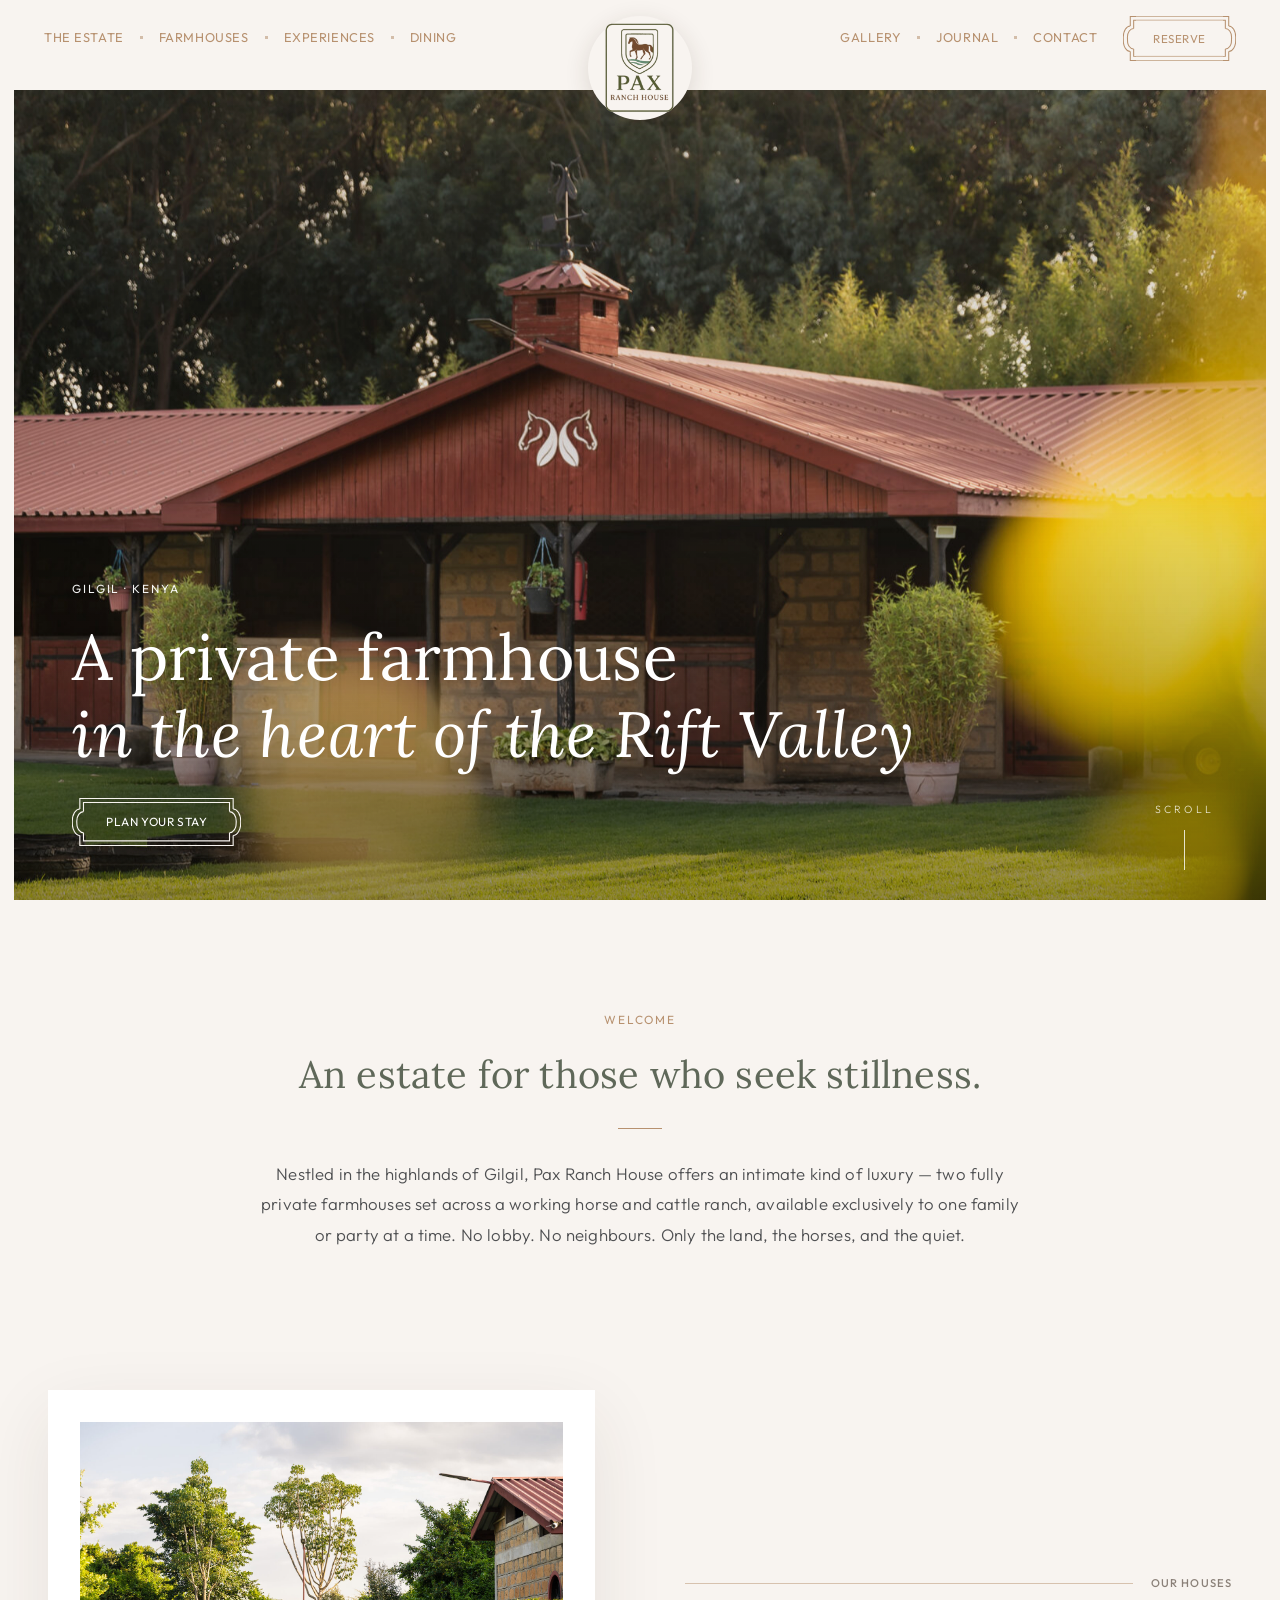
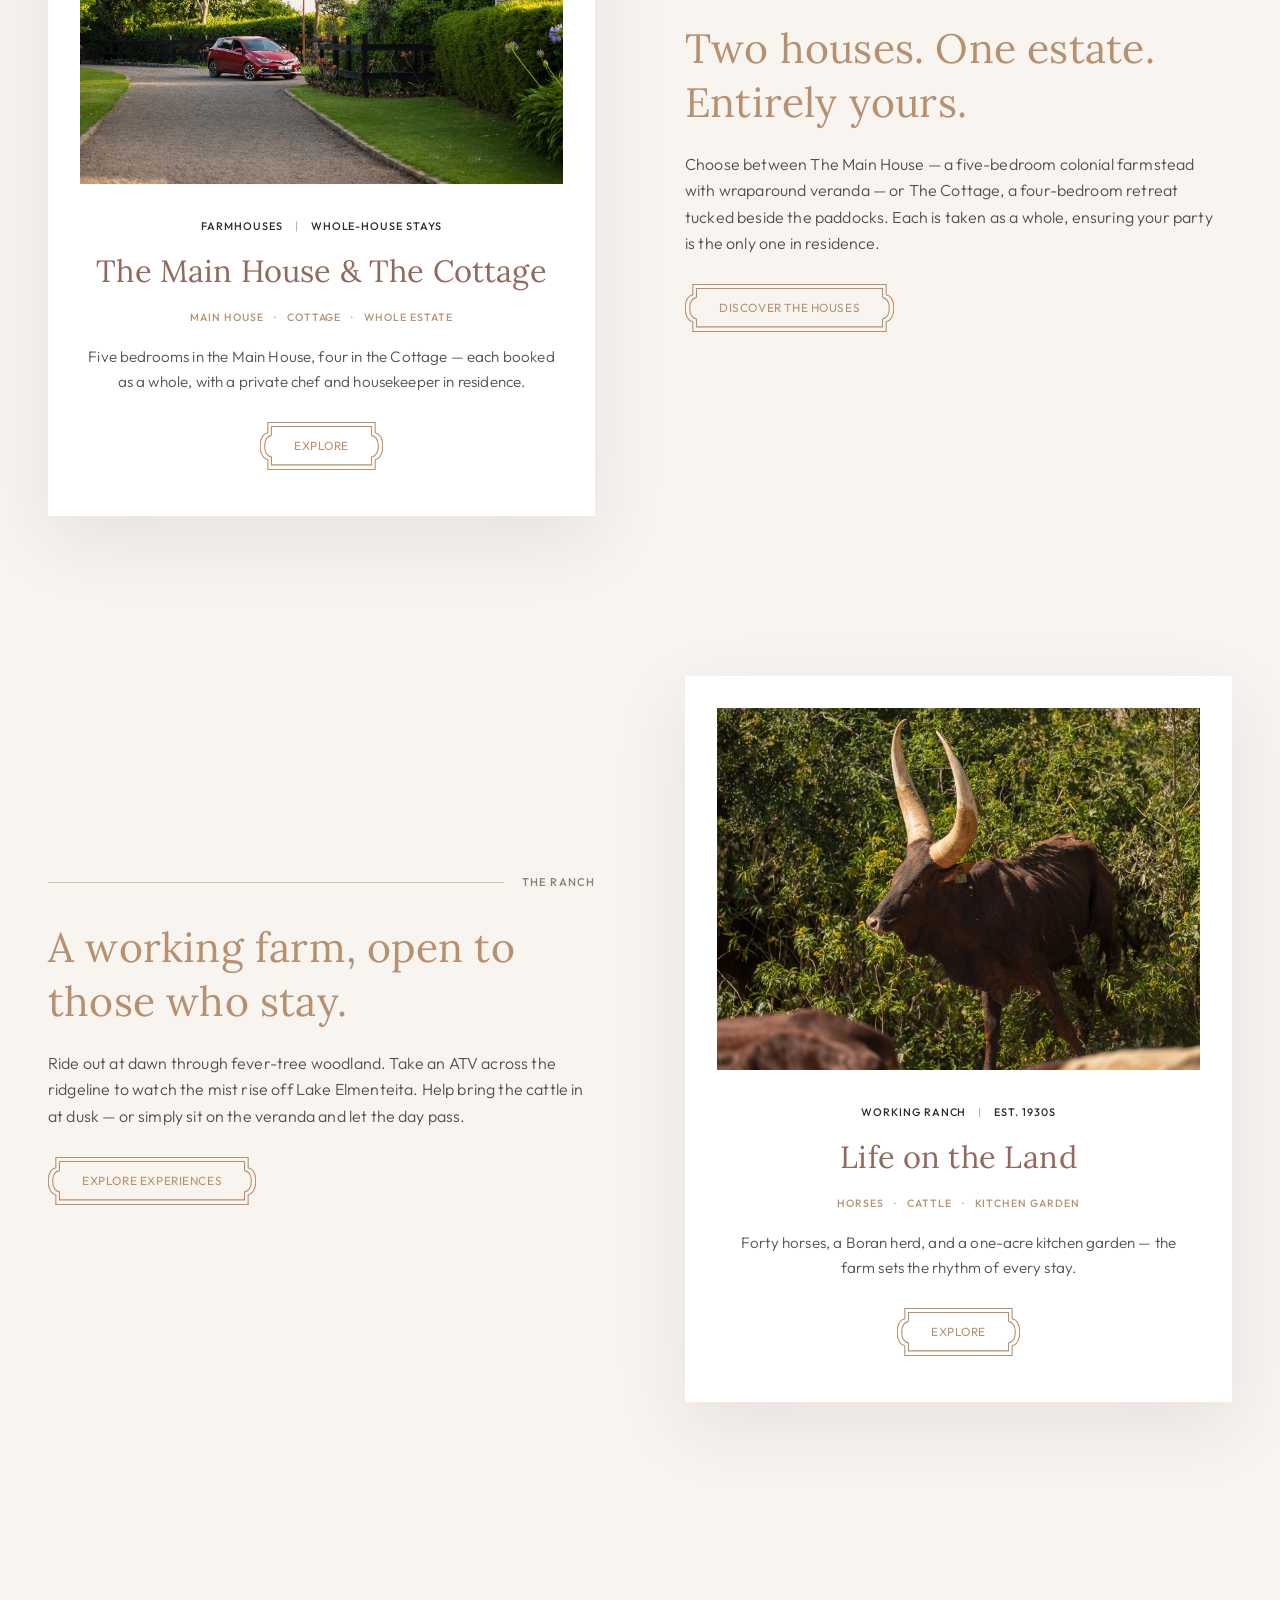
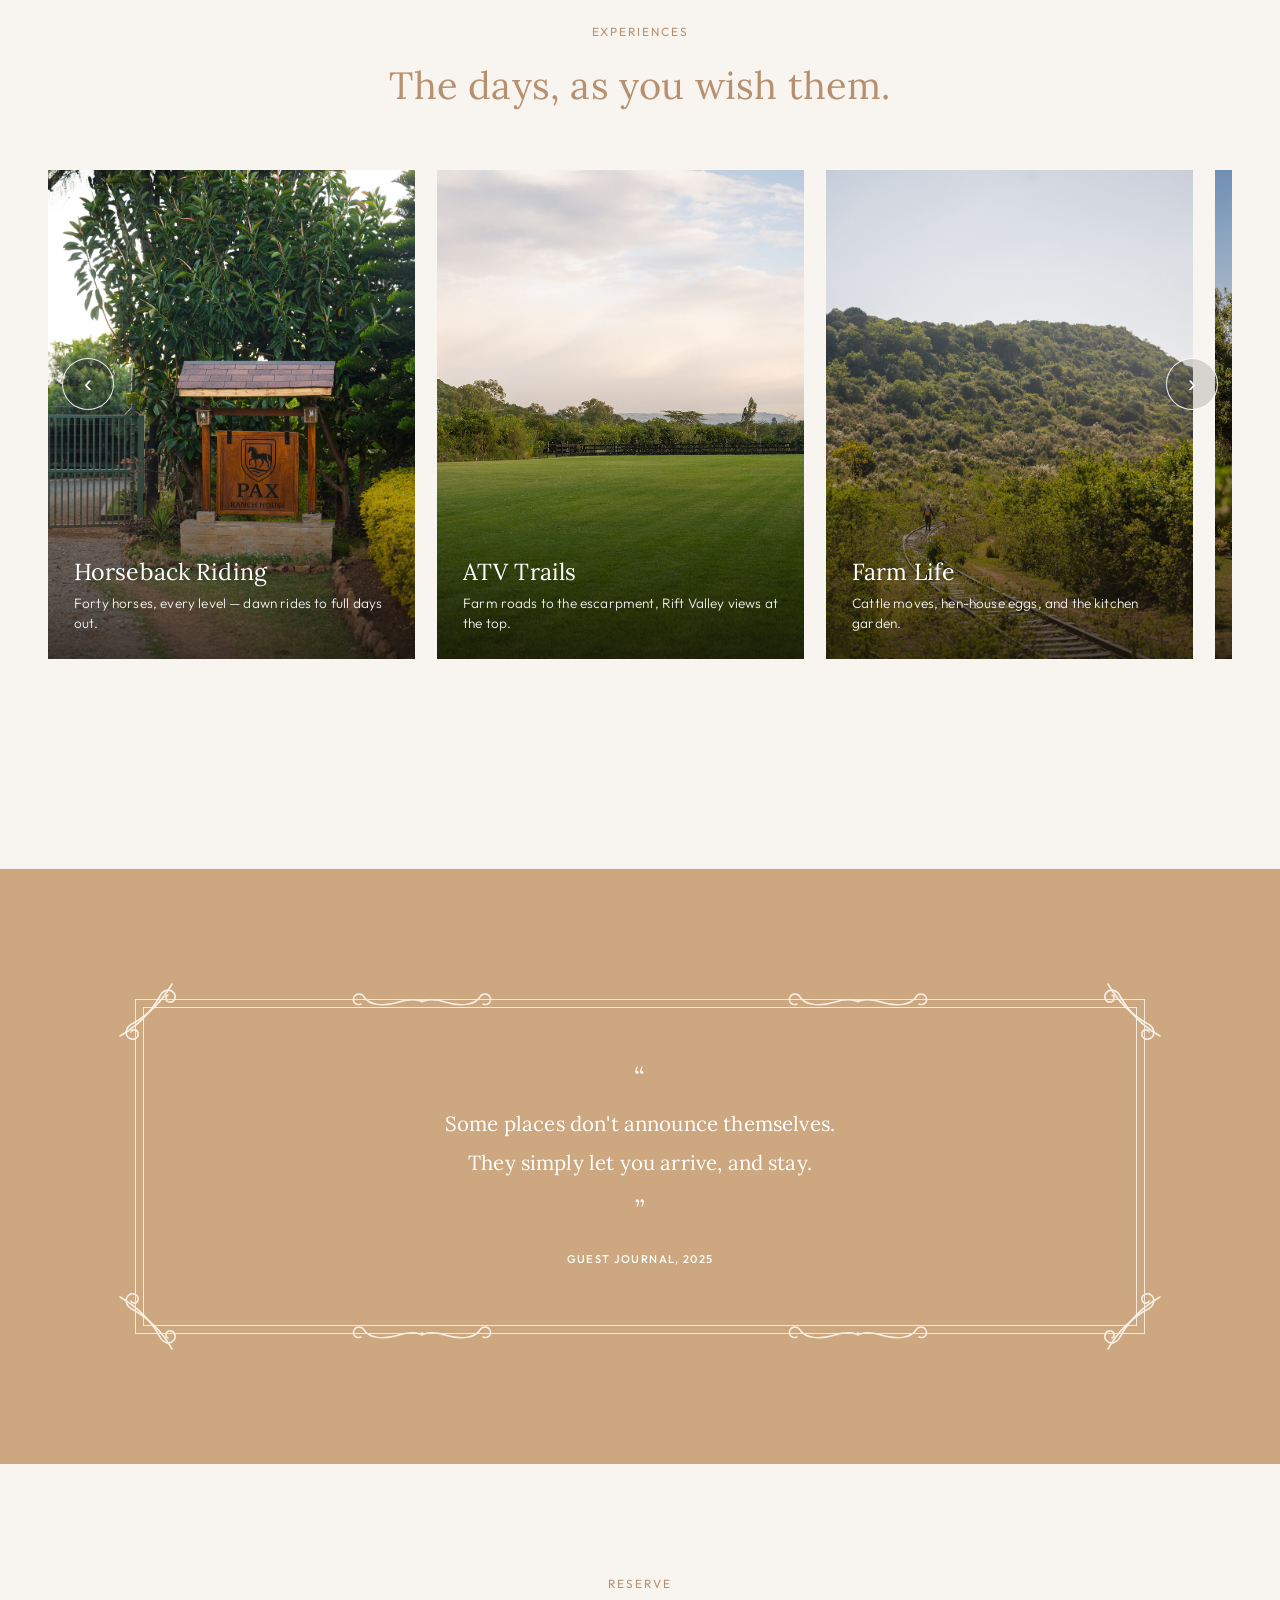
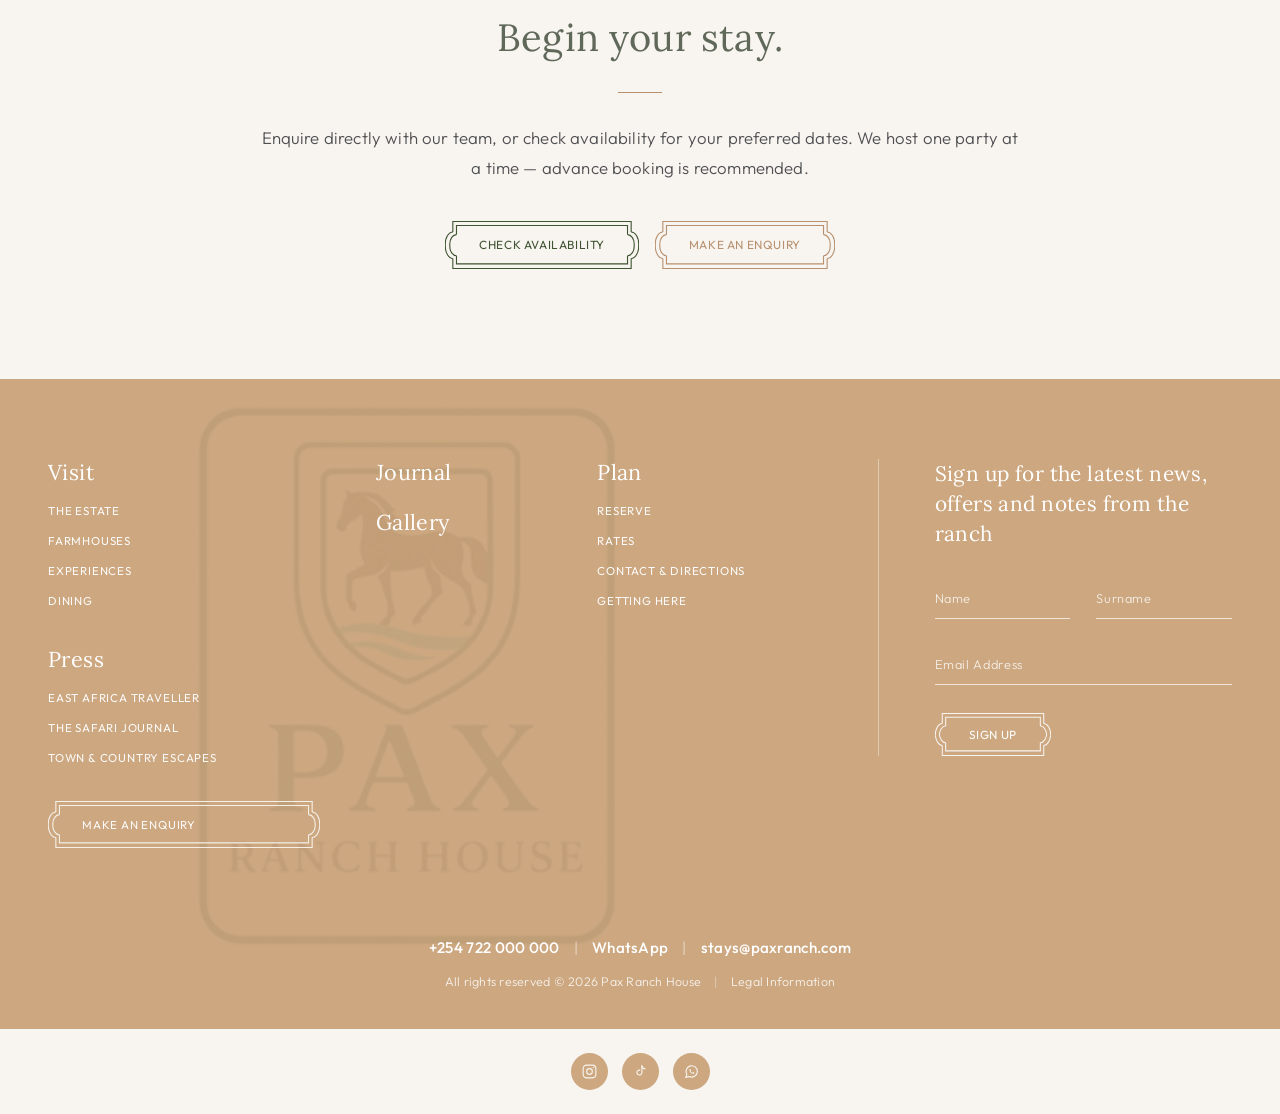
==== commit 1ad37b75: "footer + sections: recreate the full Collection in the Wild pattern set Footer (all 9 pages): link c" ====
--- a/index.html
+++ b/index.html
@@ -92,14 +92,15 @@
 </nav>
 
 <section class="hero">
-  <div class="bg" style="background-image:url('images/hero-home.jpg')"></div>
-  <div class="inner">
-    <span class="eyebrow">Gilgil · Kenya</span>
-    <h1>A private farmhouse<br><em>in the heart of the Rift Valley</em></h1>
-    <p>Two farmhouses. One working ranch. An unhurried escape where the only schedule is sunrise over the acacia, and hoofbeats across the plains.</p>
-    <a href="booking.html" class="btn light">Plan Your Stay</a>
-  </div>
-  <div class="scroll-hint">Scroll</div>
+  <div class="frame">
+    <div class="bg" style="background-image:url('images/hero-home.jpg')"></div>
+    <div class="inner">
+      <span class="eyebrow">Gilgil · Kenya</span>
+      <h1>A private farmhouse<br><em>in the heart of the Rift Valley</em></h1>
+      <a href="booking.html" class="btn light">Plan Your Stay</a>
+    </div>
+    <div class="scroll-hint">Scroll</div>
+  </div>
 </section>
 
 <section>
@@ -111,67 +112,92 @@
   </div>
 </section>
 
-<section style="padding-top:40px">
-  <div class="container">
-    <div class="split reveal">
-      <div class="img"><img src="images/home-farmhouse.jpg" alt="Farmhouse veranda"></div>
-      <div class="copy">
-        <span class="eyebrow">The Farmhouses</span>
-        <h2>Two houses. One estate. Entirely yours.</h2>
-        <p>Choose between The Main House — a five-bedroom colonial farmstead with wraparound veranda — or The Cottage, a four-bedroom retreat tucked beside the paddocks. Each is taken as a whole, ensuring your party is the only one in residence.</p>
-        <p>Open fireplaces, linen-dressed beds, and kitchens stocked from the estate garden. A housekeeper and chef are on hand; the pace is yours to set.</p>
-        <a href="farmhouses.html" class="btn" style="margin-top:14px">Discover the Houses</a>
-      </div>
-    </div>
-  </div>
-</section>
-
-<section style="padding-top:60px">
-  <div class="container">
-    <div class="split reverse reveal">
-      <div class="img"><img src="images/home-ranch.jpg" alt="Horses"></div>
-      <div class="copy">
-        <span class="eyebrow">The Ranch</span>
-        <h2>A working farm, open to those who stay.</h2>
-        <p>Ride out at dawn through fever-tree woodland. Take an ATV across the ridgeline to watch the mist rise off Lake Elmenteita. Help bring the cattle in at dusk — or simply sit on the veranda and let the day pass.</p>
-        <p>Horses and ATVs are yours for the asking, with guides who know every track on the land.</p>
-        <a href="experiences.html" class="btn" style="margin-top:14px">Explore Experiences</a>
-      </div>
-    </div>
-  </div>
-</section>
-
-<section class="experiences">
+<section style="padding-top:30px">
+  <div class="feature-split reveal">
+    <div class="photo-card">
+      <img src="images/home-farmhouse.jpg" alt="Farmhouse veranda">
+      <div class="pc-kicker"><span>Farmhouses</span><span>Whole-House Stays</span></div>
+      <div class="pc-title">The Main House &amp; The Cottage</div>
+      <div class="pc-tags"><i>Main House</i><i>Cottage</i><i>Whole Estate</i></div>
+      <p>Five bedrooms in the Main House, four in the Cottage — each booked as a whole, with a private chef and housekeeper in residence.</p>
+      <a href="farmhouses.html" class="btn">Explore</a>
+    </div>
+    <div class="statement">
+      <div class="rule-label"><span>Our Houses</span></div>
+      <h2>Two houses. One estate. Entirely yours.</h2>
+      <p>Choose between The Main House — a five-bedroom colonial farmstead with wraparound veranda — or The Cottage, a four-bedroom retreat tucked beside the paddocks. Each is taken as a whole, ensuring your party is the only one in residence.</p>
+      <a href="farmhouses.html" class="btn">Discover the Houses</a>
+    </div>
+  </div>
+</section>
+
+<section style="padding-top:50px">
+  <div class="feature-split reveal">
+    <div class="statement">
+      <div class="rule-label"><span>The Ranch</span></div>
+      <h2>A working farm, open to those who stay.</h2>
+      <p>Ride out at dawn through fever-tree woodland. Take an ATV across the ridgeline to watch the mist rise off Lake Elmenteita. Help bring the cattle in at dusk — or simply sit on the veranda and let the day pass.</p>
+      <a href="experiences.html" class="btn">Explore Experiences</a>
+    </div>
+    <div class="photo-card">
+      <img src="images/home-ranch.jpg" alt="Horses on the ranch">
+      <div class="pc-kicker"><span>Working Ranch</span><span>Est. 1930s</span></div>
+      <div class="pc-title">Life on the Land</div>
+      <div class="pc-tags"><i>Horses</i><i>Cattle</i><i>Kitchen Garden</i></div>
+      <p>Forty horses, a Boran herd, and a one-acre kitchen garden — the farm sets the rhythm of every stay.</p>
+      <a href="the-estate.html" class="btn">Explore</a>
+    </div>
+  </div>
+</section>
+
+<section>
   <div class="container">
     <div class="narrow reveal">
       <span class="eyebrow">Experiences</span>
-      <h2>The days, as you wish them.</h2>
-      <div class="divider"></div>
-    </div>
-    <div class="exp-grid reveal">
-      <a href="experiences.html" class="exp-card">
-        <div class="bg" style="background-image:url('images/exp-stables.jpg')"></div>
-        <div class="shade"></div>
-        <div class="label"><span class="n">01</span><h3>Horseback Riding</h3></div>
-      </a>
-      <a href="experiences.html" class="exp-card">
-        <div class="bg" style="background-image:url('images/exp-atv.jpg')"></div>
-        <div class="shade"></div>
-        <div class="label"><span class="n">02</span><h3>ATV Trails</h3></div>
-      </a>
-      <a href="experiences.html" class="exp-card">
-        <div class="bg" style="background-image:url('images/exp-farm.jpg')"></div>
-        <div class="shade"></div>
-        <div class="label"><span class="n">03</span><h3>Farm Life</h3></div>
-      </a>
-    </div>
-  </div>
-</section>
-
-<section class="quote">
-  <div class="inner reveal">
-    <h2>"Some places don't announce themselves.<br>They simply let you arrive, and stay."</h2>
-    <cite>— Guest Journal, 2025</cite>
+      <h2 style="color:var(--camel)">The days, as you wish them.</h2>
+    </div>
+    <div class="carousel reveal">
+      <div class="car-track" tabindex="0" aria-label="Experiences carousel">
+        <a href="experiences.html" class="car-card">
+          <div class="bg" style="background-image:url('images/exp-stables.jpg')"></div>
+          <div class="shade"></div>
+          <div class="label"><h3>Horseback Riding</h3><p>Forty horses, every level — dawn rides to full days out.</p></div>
+        </a>
+        <a href="experiences.html" class="car-card">
+          <div class="bg" style="background-image:url('images/exp-atv.jpg')"></div>
+          <div class="shade"></div>
+          <div class="label"><h3>ATV Trails</h3><p>Farm roads to the escarpment, Rift Valley views at the top.</p></div>
+        </a>
+        <a href="experiences.html" class="car-card">
+          <div class="bg" style="background-image:url('images/exp-farm.jpg')"></div>
+          <div class="shade"></div>
+          <div class="label"><h3>Farm Life</h3><p>Cattle moves, hen-house eggs, and the kitchen garden.</p></div>
+        </a>
+        <a href="experiences.html" class="car-card">
+          <div class="bg" style="background-image:url('images/experience-walking.jpg')"></div>
+          <div class="shade"></div>
+          <div class="label"><h3>Walking Safaris</h3><p>Giraffe, zebra and eland on foot, with our rangers.</p></div>
+        </a>
+        <a href="experiences.html" class="car-card">
+          <div class="bg" style="background-image:url('images/experience-excursions.jpg')"></div>
+          <div class="shade"></div>
+          <div class="label"><h3>Day Excursions</h3><p>Lake Nakuru, Naivasha, and the Aberdare forest.</p></div>
+        </a>
+      </div>
+      <button class="car-btn prev" aria-label="Previous">‹</button>
+      <button class="car-btn next" aria-label="Next">›</button>
+    </div>
+    <div class="carousel-cta reveal"><a href="experiences.html" class="btn">Explore All Experiences</a></div>
+  </div>
+</section>
+
+<section class="testimonial">
+  <div class="t-frame reveal">
+    <div class="t-orn" aria-hidden="true"></div>
+    <span class="t-mark">“</span>
+    <p>Some places don't announce themselves.<br>They simply let you arrive, and stay.</p>
+    <span class="t-mark">”</span>
+    <cite>Guest Journal, 2025</cite>
   </div>
 </section>
 
@@ -190,46 +216,52 @@
 
 <footer>
   <div class="grid">
-    <div class="col">
-      <img src="images/logo/pax-logo-transparent-500.png" alt="Pax Ranch House" class="footer-logo">
-      <p>A private farmhouse retreat on a working ranch in Gilgil, Kenya. Two houses. One estate. Yours alone.</p>
-      <div class="social">
-        <a href="https://instagram.com/paxranchhouse" aria-label="Instagram" target="_blank" rel="noopener"><svg viewBox="0 0 24 24" fill="none" stroke="currentColor" stroke-width="1.6"><rect x="3" y="3" width="18" height="18" rx="5"/><circle cx="12" cy="12" r="4"/><circle cx="17.5" cy="6.5" r="1" fill="currentColor" stroke="none"/></svg></a>
-        <a href="https://tiktok.com/@paxranchhouse" aria-label="TikTok" target="_blank" rel="noopener"><svg viewBox="0 0 24 24" fill="none" stroke="currentColor" stroke-width="1.6"><path d="M14 4v9.5a3.5 3.5 0 1 1-3-3.46" stroke-linecap="round" stroke-linejoin="round"/><path d="M14 4c.4 2.3 2 4 4.5 4.2" stroke-linecap="round" stroke-linejoin="round"/></svg></a>
-        <a href="https://wa.me/254722000000" aria-label="WhatsApp" target="_blank" rel="noopener"><svg viewBox="0 0 24 24" fill="none" stroke="currentColor" stroke-width="1.6"><path d="M4 20l1.4-4A8 8 0 1 1 9 19.2L4 20z"/><path d="M9 9c0 4 3 6 6 6 .8 0 1.2-.6 1-1.2l-1.5-1-1.3.9c-1-.5-2.3-1.7-2.6-2.8l.8-1L10 8.5C9.4 8.3 9 8.5 9 9z" fill="currentColor" stroke="none"/></svg></a>
-      </div>
-    </div>
-    <div class="col">
+    <div class="col col-links">
       <h4>Visit</h4>
       <a href="the-estate.html">The Estate</a>
       <a href="farmhouses.html">Farmhouses</a>
       <a href="experiences.html">Experiences</a>
       <a href="dining.html">Dining</a>
-    </div>
-    <div class="col">
-      <h4>Connect</h4>
-      <a href="gallery.html">Gallery</a>
-      <a href="contact.html">Contact</a>
+      <h4 class="press-h">Press</h4>
+      <!-- TODO: replace with real press coverage + publication logos when available -->
+      <a href="journal.html">East Africa Traveller</a>
+      <a href="journal.html">The Safari Journal</a>
+      <a href="journal.html">Town &amp; Country Escapes</a>
+      <a href="contact.html" class="btn light footer-cta">Make an Enquiry</a>
+    </div>
+    <div class="col standalone">
+      <h4><a href="journal.html">Journal</a></h4>
+      <h4><a href="gallery.html">Gallery</a></h4>
+    </div>
+    <div class="col col-links">
+      <h4>Plan</h4>
       <a href="booking.html">Reserve</a>
-      <a href="journal.html">Journal</a>
-    </div>
-    <div class="col">
-      <h4>Find Us</h4>
-      <p>Gilgil, Nakuru County<br>Kenya</p>
-      <p>stays@paxranch.com</p>
-      <a href="https://maps.app.goo.gl/CUEdxyDzbcasgZTp7" target="_blank" rel="noopener">View on Google Maps</a>
-    </div>
-  </div>
-  <div class="fine">© 2026 Pax Ranch House · All Rights Reserved</div>
+      <a href="booking.html">Rates</a>
+      <a href="contact.html">Contact &amp; Directions</a>
+      <a href="contact.html#getting-here">Getting Here</a>
+    </div>
+    <div class="col newsletter">
+      <h4>Sign up for the latest news, offers and notes from the ranch</h4>
+      <form class="nl-form">
+        <div class="nl-row">
+          <input name="name" placeholder="Name" autocomplete="given-name">
+          <input name="surname" placeholder="Surname" autocomplete="family-name">
+        </div>
+        <input type="email" name="email" placeholder="Email Address" required autocomplete="email">
+        <button type="submit" class="btn light">Sign Up</button>
+        <div class="nl-status" role="status" aria-live="polite"></div>
+      </form>
+    </div>
+  </div>
+  <div class="contactline"><a href="tel:+254722000000">+254 722 000 000</a><span class="sep">|</span><a href="https://wa.me/254722000000" target="_blank" rel="noopener">WhatsApp</a><span class="sep">|</span><a href="mailto:stays@paxranch.com">stays@paxranch.com</a></div>
+  <div class="fine">All rights reserved © 2026 Pax Ranch House <span class="sep">|</span> <a href="contact.html">Legal Information</a></div>
 </footer>
-
-<script>
-  const nav=document.getElementById('nav');
-  const mt=document.getElementById('menuToggle');
-  if(mt)mt.addEventListener('click',()=>{const o=nav.classList.toggle('open');mt.setAttribute('aria-expanded',o);});
-  window.addEventListener('scroll',()=>{nav.classList.toggle('scrolled',window.scrollY>60)});
-  const io=new IntersectionObserver((es)=>es.forEach(e=>{if(e.isIntersecting)e.target.classList.add('in')}),{threshold:.15});
-  document.querySelectorAll('.reveal').forEach(el=>io.observe(el));
-</script>
+<div class="social-strip">
+  <a href="https://instagram.com/paxranchhouse" aria-label="Instagram" target="_blank" rel="noopener"><svg viewBox="0 0 24 24" fill="none" stroke="currentColor" stroke-width="1.6"><rect x="3" y="3" width="18" height="18" rx="5"/><circle cx="12" cy="12" r="4"/><circle cx="17.5" cy="6.5" r="1" fill="currentColor" stroke="none"/></svg></a>
+  <a href="https://tiktok.com/@paxranchhouse" aria-label="TikTok" target="_blank" rel="noopener"><svg viewBox="0 0 24 24" fill="none" stroke="currentColor" stroke-width="1.6"><path d="M14 4v9.5a3.5 3.5 0 1 1-3-3.46" stroke-linecap="round" stroke-linejoin="round"/><path d="M14 4c.4 2.3 2 4 4.5 4.2" stroke-linecap="round" stroke-linejoin="round"/></svg></a>
+  <a href="https://wa.me/254722000000" aria-label="WhatsApp" target="_blank" rel="noopener"><svg viewBox="0 0 24 24" fill="none" stroke="currentColor" stroke-width="1.6"><path d="M4 20l1.4-4A8 8 0 1 1 9 19.2L4 20z"/><path d="M9 9c0 4 3 6 6 6 .8 0 1.2-.6 1-1.2l-1.5-1-1.3.9c-1-.5-2.3-1.7-2.6-2.8l.8-1L10 8.5C9.4 8.3 9 8.5 9 9z" fill="currentColor" stroke="none"/></svg></a>
+</div>
+
+<script src="site.js"></script>
 </body>
 </html>
--- a/shared.css
+++ b/shared.css
@@ -126,18 +126,44 @@
 .page-hero h1,.page-hero .eyebrow{color:#fff}
 @keyframes slowZoom{to{transform:scale(1)}}
 
-/* Home hero (index) */
-.hero{height:calc(100vh - 76px);min-height:600px;position:relative;display:flex;align-items:center;justify-content:center;color:#fff;text-align:center;overflow:hidden}
+/* Home hero (index) — inset card style: ivory margin frames the image, headline bottom-left */
+.hero{padding:14px 14px 0;background:var(--ivory)}
+.hero .frame{position:relative;height:calc(100vh - 76px - 14px);min-height:560px;overflow:hidden;display:flex;align-items:flex-end;color:#fff}
 .hero .bg{position:absolute;inset:0;background-size:cover;background-position:center;transform:scale(1.05);animation:slowZoom 14s ease-out forwards}
-.hero:before{content:"";position:absolute;inset:0;z-index:1;background:linear-gradient(180deg,rgba(20,16,10,.28) 0%,rgba(20,16,10,.12) 45%,rgba(20,16,10,.5) 100%)}
-.hero .inner{position:relative;z-index:2;padding:110px 24px 40px;max-width:880px}
+.hero .frame:before{content:"";position:absolute;inset:0;z-index:1;background:linear-gradient(180deg,rgba(20,16,10,.16) 0%,rgba(20,16,10,.06) 50%,rgba(20,16,10,.46) 100%)}
+.hero .inner{position:relative;z-index:2;padding:0 24px 54px 58px;max-width:940px;text-align:left}
 .hero .eyebrow{color:#fff;opacity:.95;text-shadow:0 1px 8px rgba(0,0,0,.4)}
-.hero h1{color:#fff;margin-bottom:20px}
+.hero h1{color:#fff;margin-bottom:26px}
 .hero h1 em{font-style:italic;font-weight:400}
-.hero p{font-size:1.02rem;max-width:540px;margin:0 auto 38px;opacity:.95;font-weight:300}
-.scroll-hint{position:absolute;bottom:30px;left:50%;transform:translateX(-50%);z-index:2;font-size:.66rem;letter-spacing:.3em;text-transform:uppercase;opacity:.8}
+.scroll-hint{position:absolute;bottom:30px;right:52px;z-index:2;font-size:.66rem;letter-spacing:.3em;text-transform:uppercase;opacity:.8;color:#fff}
 .scroll-hint:after{content:"";display:block;width:1px;height:40px;background:#fff;margin:12px auto 0;animation:drop 2.2s infinite}
 @keyframes drop{0%{transform:scaleY(0);transform-origin:top}50%{transform:scaleY(1);transform-origin:top}51%{transform-origin:bottom}100%{transform:scaleY(0);transform-origin:bottom}}
+@media(max-width:860px){
+  .hero{padding:10px 10px 0}
+  .hero .frame{height:calc(100vh - 66px - 10px);min-height:480px}
+  .hero .inner{padding:0 20px 44px 22px}
+  .scroll-hint{right:24px}
+}
+
+/* Rule + label — thin line running to a small uppercase tag (section kicker) */
+.rule-label{display:flex;align-items:center;gap:18px;margin-bottom:30px}
+.rule-label:before{content:"";height:1px;background:var(--camel);opacity:.5;flex:1}
+.rule-label span{font-size:.7rem;letter-spacing:.1em;text-transform:uppercase;color:var(--muted);font-weight:500;white-space:nowrap}
+
+/* Feature split — statement text beside a white-matted photo card */
+.feature-split{display:grid;grid-template-columns:1fr 1fr;gap:90px;align-items:center;max-width:1240px;margin:0 auto}
+.feature-split .statement h2{color:var(--camel);font-size:clamp(1.9rem,3.2vw,2.7rem);line-height:1.3;margin-bottom:22px}
+.feature-split .statement p{margin-bottom:28px;max-width:540px}
+.photo-card{background:#fff;padding:32px 32px 46px;box-shadow:0 24px 70px rgba(60,45,30,.09);text-align:center}
+.photo-card img{width:100%;height:auto;display:block;aspect-ratio:4/3;object-fit:cover}
+.photo-card .pc-kicker{margin-top:34px;font-size:.68rem;letter-spacing:.09em;text-transform:uppercase;color:var(--ink);font-weight:500;display:flex;justify-content:center;gap:12px}
+.photo-card .pc-kicker span+span:before{content:"|";margin-right:12px;opacity:.35}
+.photo-card .pc-title{font-family:var(--serif);font-weight:400;font-size:clamp(1.6rem,2.4vw,2.1rem);color:var(--terracotta);margin:10px 0 12px}
+.photo-card .pc-tags{font-size:.66rem;letter-spacing:.09em;text-transform:uppercase;color:var(--camel);font-weight:500;display:flex;flex-wrap:wrap;justify-content:center;gap:10px;margin-bottom:18px}
+.photo-card .pc-tags i{font-style:normal}
+.photo-card .pc-tags i+i:before{content:"·";margin-right:10px}
+.photo-card p{max-width:470px;margin:0 auto 28px;font-size:.95rem}
+@media(max-width:860px){.feature-split{grid-template-columns:1fr;gap:46px}.photo-card{padding:16px 16px 34px}}
 
 /* ============ SECTIONS ============ */
 section{padding:110px 48px}
@@ -159,25 +185,48 @@
 .split .copy p{margin-bottom:18px;color:var(--gray)}
 @media(max-width:860px){.split{grid-template-columns:1fr;gap:40px}.split.reverse .img{order:0}section{padding:76px 22px}.page-hero .inner{padding-left:22px;padding-right:22px}}
 
-/* ============ EXPERIENCE GRID (home) ============ */
-.experiences{background:var(--ivory-2)}
-.exp-grid{display:grid;grid-template-columns:repeat(3,1fr);gap:10px;margin-top:60px}
-.exp-card{position:relative;aspect-ratio:3/4;overflow:hidden;cursor:pointer}
-.exp-card .bg{position:absolute;inset:0;background-size:cover;background-position:center;transition:transform 1.2s}
-.exp-card:hover .bg{transform:scale(1.08)}
-.exp-card .shade{position:absolute;inset:0;background:linear-gradient(180deg,rgba(0,0,0,0) 40%,rgba(20,16,10,.66) 100%)}
-.exp-card .label{position:absolute;bottom:0;left:0;right:0;padding:28px;color:#fff;z-index:2}
-.exp-card .label .n{font-family:var(--sans);font-size:.68rem;letter-spacing:.22em;opacity:.85;display:block;margin-bottom:8px}
-.exp-card h3{font-family:var(--serif);font-size:1.5rem;color:#fff}
-@media(max-width:860px){.exp-grid{grid-template-columns:1fr}}
-
-/* ============ QUOTE BAND (home) ============ */
-.quote{background:url('images/quote-band.jpg') center/cover fixed no-repeat;color:#fff;text-align:center;position:relative;padding:150px 48px}
-.quote:before{content:"";position:absolute;inset:0;background:rgba(30,26,18,.55)}
-.quote .inner{position:relative;max-width:820px;margin:0 auto}
-.quote h2{font-style:italic;font-weight:400;font-size:clamp(1.5rem,2.8vw,2.4rem);line-height:1.45;color:#fff}
-.quote cite{display:block;margin-top:30px;font-family:var(--sans);font-size:.72rem;letter-spacing:.1em;text-transform:uppercase;font-style:normal;opacity:.85}
-@media(max-width:1024px){.quote{background-attachment:scroll}}
+/* ============ CARD CAROUSEL (experiences, home) ============ */
+.carousel{position:relative;margin-top:60px}
+.car-track{display:flex;gap:22px;overflow-x:auto;scroll-snap-type:x mandatory;scrollbar-width:none;padding-bottom:6px}
+.car-track::-webkit-scrollbar{display:none}
+.car-card{position:relative;flex:0 0 clamp(280px,31%,420px);aspect-ratio:3/4;overflow:hidden;scroll-snap-align:start;color:#fff}
+.car-card .bg{position:absolute;inset:0;background-size:cover;background-position:center;transition:transform 1.2s}
+.car-card:hover .bg{transform:scale(1.06)}
+.car-card .shade{position:absolute;inset:0;background:linear-gradient(180deg,rgba(0,0,0,0) 42%,rgba(20,16,10,.74) 100%)}
+.car-card .label{position:absolute;left:0;right:0;bottom:0;padding:26px;z-index:2;text-align:left}
+.car-card .label h3{color:#fff;font-size:1.45rem;margin-bottom:6px}
+.car-card .label p{font-size:.85rem;opacity:.92;line-height:1.5}
+.car-btn{position:absolute;top:38%;z-index:3;width:52px;height:52px;border-radius:50%;border:1px solid rgba(255,255,255,.9);background:rgba(20,16,10,.14);color:#fff;cursor:pointer;display:flex;align-items:center;justify-content:center;font-size:1.5rem;font-weight:300;line-height:1;transition:background .3s}
+.car-btn:hover{background:rgba(20,16,10,.38)}
+.car-btn.prev{left:14px}
+.car-btn.next{right:14px}
+.carousel-cta{text-align:center;margin-top:46px}
+@media(max-width:860px){.car-card{flex-basis:78%}.car-btn{display:none}}
+
+/* ============ TESTIMONIAL — ornate framed quote on camel ============ */
+.testimonial{background:var(--camel-2);padding:130px 48px;color:#fff;overflow:hidden}
+.t-frame{position:relative;border:1px solid rgba(248,244,240,.85);padding:64px 70px;max-width:1010px;margin:0 auto;text-align:center}
+.t-frame:after{content:"";position:absolute;inset:7px;border:1px solid rgba(248,244,240,.85);pointer-events:none}
+.t-orn{position:absolute;inset:-26px;pointer-events:none;background-repeat:no-repeat;
+  background-image:
+    url("data:image/svg+xml,%3Csvg xmlns='http://www.w3.org/2000/svg' width='76' height='76' viewBox='0 0 76 76'%3E%3Cg fill='none' stroke='%23f6efe6' stroke-width='1.6' stroke-linecap='round'%3E%3Cpath d='M10 62 C24 54 40 40 50 22 C53 16 60 14 64 19 C67 23 64 29 59 28 C55 27 55 22 58 21'/%3E%3Cpath d='M62 10 C54 24 40 40 22 50 C16 53 14 60 19 64 C23 67 29 64 28 59 C27 55 22 55 21 58'/%3E%3C/g%3E%3C/svg%3E"),
+    url("data:image/svg+xml,%3Csvg xmlns='http://www.w3.org/2000/svg' width='76' height='76' viewBox='0 0 76 76'%3E%3Cg transform='rotate(90 38 38)' fill='none' stroke='%23f6efe6' stroke-width='1.6' stroke-linecap='round'%3E%3Cpath d='M10 62 C24 54 40 40 50 22 C53 16 60 14 64 19 C67 23 64 29 59 28 C55 27 55 22 58 21'/%3E%3Cpath d='M62 10 C54 24 40 40 22 50 C16 53 14 60 19 64 C23 67 29 64 28 59 C27 55 22 55 21 58'/%3E%3C/g%3E%3C/svg%3E"),
+    url("data:image/svg+xml,%3Csvg xmlns='http://www.w3.org/2000/svg' width='76' height='76' viewBox='0 0 76 76'%3E%3Cg transform='rotate(270 38 38)' fill='none' stroke='%23f6efe6' stroke-width='1.6' stroke-linecap='round'%3E%3Cpath d='M10 62 C24 54 40 40 50 22 C53 16 60 14 64 19 C67 23 64 29 59 28 C55 27 55 22 58 21'/%3E%3Cpath d='M62 10 C54 24 40 40 22 50 C16 53 14 60 19 64 C23 67 29 64 28 59 C27 55 22 55 21 58'/%3E%3C/g%3E%3C/svg%3E"),
+    url("data:image/svg+xml,%3Csvg xmlns='http://www.w3.org/2000/svg' width='76' height='76' viewBox='0 0 76 76'%3E%3Cg transform='rotate(180 38 38)' fill='none' stroke='%23f6efe6' stroke-width='1.6' stroke-linecap='round'%3E%3Cpath d='M10 62 C24 54 40 40 50 22 C53 16 60 14 64 19 C67 23 64 29 59 28 C55 27 55 22 58 21'/%3E%3Cpath d='M62 10 C54 24 40 40 22 50 C16 53 14 60 19 64 C23 67 29 64 28 59 C27 55 22 55 21 58'/%3E%3C/g%3E%3C/svg%3E"),
+    url("data:image/svg+xml,%3Csvg xmlns='http://www.w3.org/2000/svg' width='150' height='22' viewBox='0 0 150 22'%3E%3Cg fill='none' stroke='%23f6efe6' stroke-width='1.5' stroke-linecap='round'%3E%3Cpath d='M14 15 C9 17 5 13 7 8 C9 4 15 4 17 8 C22 16 36 18 52 13 C62 10 70 11 73 12'/%3E%3Cpath d='M136 15 C141 17 145 13 143 8 C141 4 135 4 133 8 C128 16 114 18 98 13 C88 10 80 11 77 12'/%3E%3Ccircle cx='75' cy='12' r='1.8' fill='%23f6efe6' stroke='none'/%3E%3C/g%3E%3C/svg%3E"),
+    url("data:image/svg+xml,%3Csvg xmlns='http://www.w3.org/2000/svg' width='150' height='22' viewBox='0 0 150 22'%3E%3Cg fill='none' stroke='%23f6efe6' stroke-width='1.5' stroke-linecap='round'%3E%3Cpath d='M14 15 C9 17 5 13 7 8 C9 4 15 4 17 8 C22 16 36 18 52 13 C62 10 70 11 73 12'/%3E%3Cpath d='M136 15 C141 17 145 13 143 8 C141 4 135 4 133 8 C128 16 114 18 98 13 C88 10 80 11 77 12'/%3E%3Ccircle cx='75' cy='12' r='1.8' fill='%23f6efe6' stroke='none'/%3E%3C/g%3E%3C/svg%3E"),
+    url("data:image/svg+xml,%3Csvg xmlns='http://www.w3.org/2000/svg' width='150' height='22' viewBox='0 0 150 22'%3E%3Cg fill='none' stroke='%23f6efe6' stroke-width='1.5' stroke-linecap='round'%3E%3Cpath d='M14 15 C9 17 5 13 7 8 C9 4 15 4 17 8 C22 16 36 18 52 13 C62 10 70 11 73 12'/%3E%3Cpath d='M136 15 C141 17 145 13 143 8 C141 4 135 4 133 8 C128 16 114 18 98 13 C88 10 80 11 77 12'/%3E%3Ccircle cx='75' cy='12' r='1.8' fill='%23f6efe6' stroke='none'/%3E%3C/g%3E%3C/svg%3E"),
+    url("data:image/svg+xml,%3Csvg xmlns='http://www.w3.org/2000/svg' width='150' height='22' viewBox='0 0 150 22'%3E%3Cg fill='none' stroke='%23f6efe6' stroke-width='1.5' stroke-linecap='round'%3E%3Cpath d='M14 15 C9 17 5 13 7 8 C9 4 15 4 17 8 C22 16 36 18 52 13 C62 10 70 11 73 12'/%3E%3Cpath d='M136 15 C141 17 145 13 143 8 C141 4 135 4 133 8 C128 16 114 18 98 13 C88 10 80 11 77 12'/%3E%3Ccircle cx='75' cy='12' r='1.8' fill='%23f6efe6' stroke='none'/%3E%3C/g%3E%3C/svg%3E");
+  background-position:left top,right top,left bottom,right bottom,26% 15px,74% 15px,26% calc(100% - 15px),74% calc(100% - 15px);
+  background-size:76px 76px,76px 76px,76px 76px,76px 76px,150px 22px,150px 22px,150px 22px,150px 22px}
+.t-mark{font-family:var(--serif);font-size:1.7rem;line-height:1;display:block;opacity:.9}
+.testimonial p{font-family:var(--serif);font-size:clamp(1.05rem,1.6vw,1.35rem);line-height:1.9;max-width:780px;margin:14px auto;color:#fff}
+.testimonial cite{display:block;margin-top:26px;font-family:var(--sans);font-style:normal;font-size:.7rem;letter-spacing:.12em;text-transform:uppercase;font-weight:500}
+@media(max-width:860px){
+  .testimonial{padding:90px 22px}
+  .t-frame{padding:48px 26px}
+  .t-orn{inset:-18px;background-size:52px 52px,52px 52px,52px 52px,52px 52px,112px 16px,112px 16px,112px 16px,112px 16px;background-position:left top,right top,left bottom,right bottom,26% 10px,74% 10px,26% calc(100% - 10px),74% calc(100% - 10px)}
+}
 
 /* ============ BUTTONS — ornamental keyline frame ============ */
 .btn{
@@ -210,22 +259,40 @@
 .form textarea{min-height:120px;resize:vertical}
 @media(max-width:700px){.form{grid-template-columns:1fr}}
 
-/* ============ FOOTER — light camel, white text, watermark ============ */
-footer{position:relative;background-color:var(--camel-2);color:#fff;padding:90px 48px 40px;overflow:hidden}
-footer::before{content:"";position:absolute;top:50%;left:50%;transform:translate(-50%,-50%);width:520px;height:520px;background:url("images/logo/pax-logo-transparent-500.png") no-repeat center/contain;opacity:.09;pointer-events:none}
-footer .grid,footer .fine{position:relative;z-index:1}
-footer .grid{display:grid;grid-template-columns:2fr 1fr 1fr 1fr;gap:50px;max-width:1200px;margin:0 auto}
-footer h4{font-family:var(--serif);font-size:1.25rem;font-weight:400;margin-bottom:18px;letter-spacing:.02em;color:#fff}
-footer .footer-logo{display:block;width:74px;height:auto;margin-bottom:20px}
-footer .col p{font-family:var(--sans);font-size:.85rem;opacity:.92;margin-bottom:10px;font-weight:300}
-footer .col a{font-family:var(--sans);font-size:.74rem;letter-spacing:.06em;text-transform:uppercase;opacity:.92;display:block;margin-bottom:11px;font-weight:400}
-footer .col a:hover{opacity:1;color:var(--olive)}
-footer .social{display:flex;gap:18px;margin-top:24px}
-footer .social a{display:inline-flex;opacity:.85;margin:0;transition:opacity .3s,color .3s}
-footer .social a:hover{opacity:1;color:var(--olive)}
-footer .social svg{width:24px;height:24px;display:block}
-footer .fine{text-align:center;margin-top:70px;padding-top:28px;border-top:1px solid rgba(255,255,255,.28);font-family:var(--sans);font-size:.68rem;letter-spacing:.14em;text-transform:uppercase;opacity:.85}
-@media(max-width:860px){footer{padding:70px 28px 36px}footer .grid{grid-template-columns:1fr 1fr;gap:36px 24px}footer .col:first-child{grid-column:1 / -1}}
+/* ============ FOOTER — light camel, link columns + newsletter, watermark ============ */
+footer{position:relative;background-color:var(--camel-2);color:#fff;padding:80px 48px 36px;overflow:hidden}
+footer::before{content:"";position:absolute;top:46%;left:32%;transform:translate(-50%,-50%);width:560px;height:560px;background:url("images/logo/pax-logo-transparent-500.png") no-repeat center/contain;opacity:.10;pointer-events:none}
+footer .grid,footer .contactline,footer .fine{position:relative;z-index:1}
+footer .grid{display:grid;grid-template-columns:1.15fr .7fr .95fr 1.5fr;gap:56px;max-width:1300px;margin:0 auto;align-items:start}
+footer h4{font-family:var(--serif);font-size:1.35rem;font-weight:400;margin-bottom:16px;letter-spacing:.02em;color:#fff}
+footer h4 a:hover{opacity:.7}
+footer .standalone h4{margin-bottom:24px}
+footer .col-links>a{font-family:var(--sans);font-size:.72rem;letter-spacing:.07em;text-transform:uppercase;display:block;margin-bottom:11px;font-weight:400;opacity:.95}
+footer .col-links>a:hover{opacity:1;color:var(--olive)}
+footer .press-h{margin-top:36px}
+footer .footer-cta{margin-top:34px}
+footer .newsletter{border-left:1px solid rgba(255,255,255,.4);padding-left:56px}
+footer .newsletter h4{font-size:1.3rem;line-height:1.45;max-width:430px;margin-bottom:28px}
+footer .nl-row{display:grid;grid-template-columns:1fr 1fr;gap:26px}
+footer .newsletter input{width:100%;background:transparent;border:0;border-bottom:1px solid rgba(255,255,255,.7);padding:11px 0;font-family:var(--sans);font-weight:300;font-size:.95rem;color:#fff;margin-bottom:24px}
+footer .newsletter input::placeholder{color:rgba(255,255,255,.8);font-size:.8rem;letter-spacing:.05em}
+footer .newsletter input:focus{outline:none;border-bottom-color:#fff}
+footer .newsletter .btn{margin-top:4px}
+footer .nl-status{display:none;font-size:.9rem;margin-top:14px}
+footer .nl-status.show{display:block}
+footer .contactline{margin-top:76px;text-align:center;font-family:var(--sans);font-weight:500;font-size:.95rem;letter-spacing:.02em}
+footer .contactline .sep{margin:0 14px;opacity:.6;font-weight:300}
+footer .contactline a:hover{opacity:.75}
+footer .fine{text-align:center;margin-top:12px;font-family:var(--sans);font-size:.78rem;font-weight:300;opacity:.85;letter-spacing:.02em}
+footer .fine .sep{margin:0 10px;opacity:.6}
+footer .fine a{text-decoration:none}
+footer .fine a:hover{opacity:.75}
+.social-strip{background:var(--ivory);padding:24px 20px;display:flex;justify-content:center;gap:14px}
+.social-strip a{width:37px;height:37px;border-radius:50%;background:var(--camel-2);color:var(--ivory);display:inline-flex;align-items:center;justify-content:center;transition:background .3s}
+.social-strip a:hover{background:var(--camel);opacity:1}
+.social-strip svg{width:17px;height:17px;display:block}
+@media(max-width:1100px){footer .grid{grid-template-columns:1fr 1fr;gap:44px}footer .newsletter{border-left:0;padding-left:0;grid-column:1/-1;border-top:1px solid rgba(255,255,255,.4);padding-top:44px}}
+@media(max-width:860px){footer{padding:64px 28px 30px}footer .grid{grid-template-columns:1fr;gap:38px}footer .contactline{margin-top:56px;font-size:.85rem}footer .contactline .sep{margin:0 8px}}
 
 /* ============ REVEAL ============ */
 .reveal{opacity:0;transform:translateY(30px);transition:opacity 1.2s ease,transform 1.2s ease}
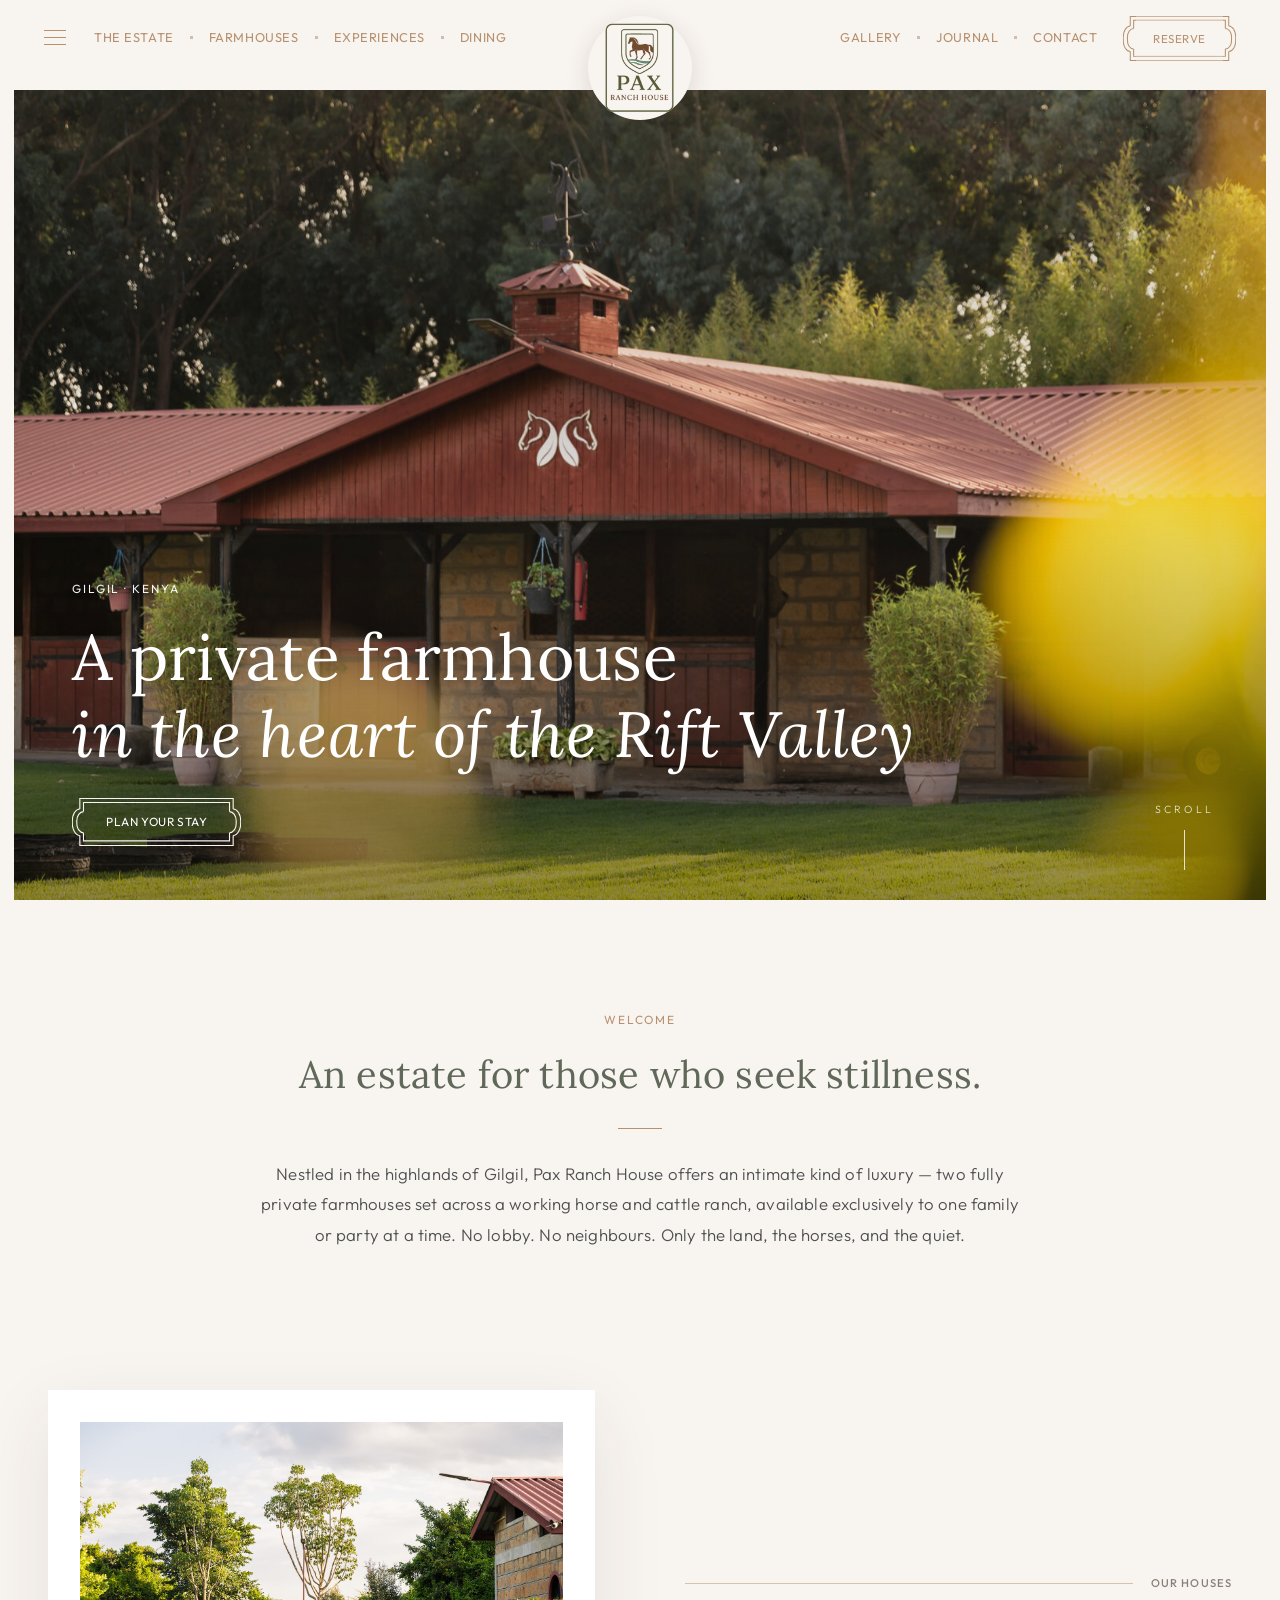
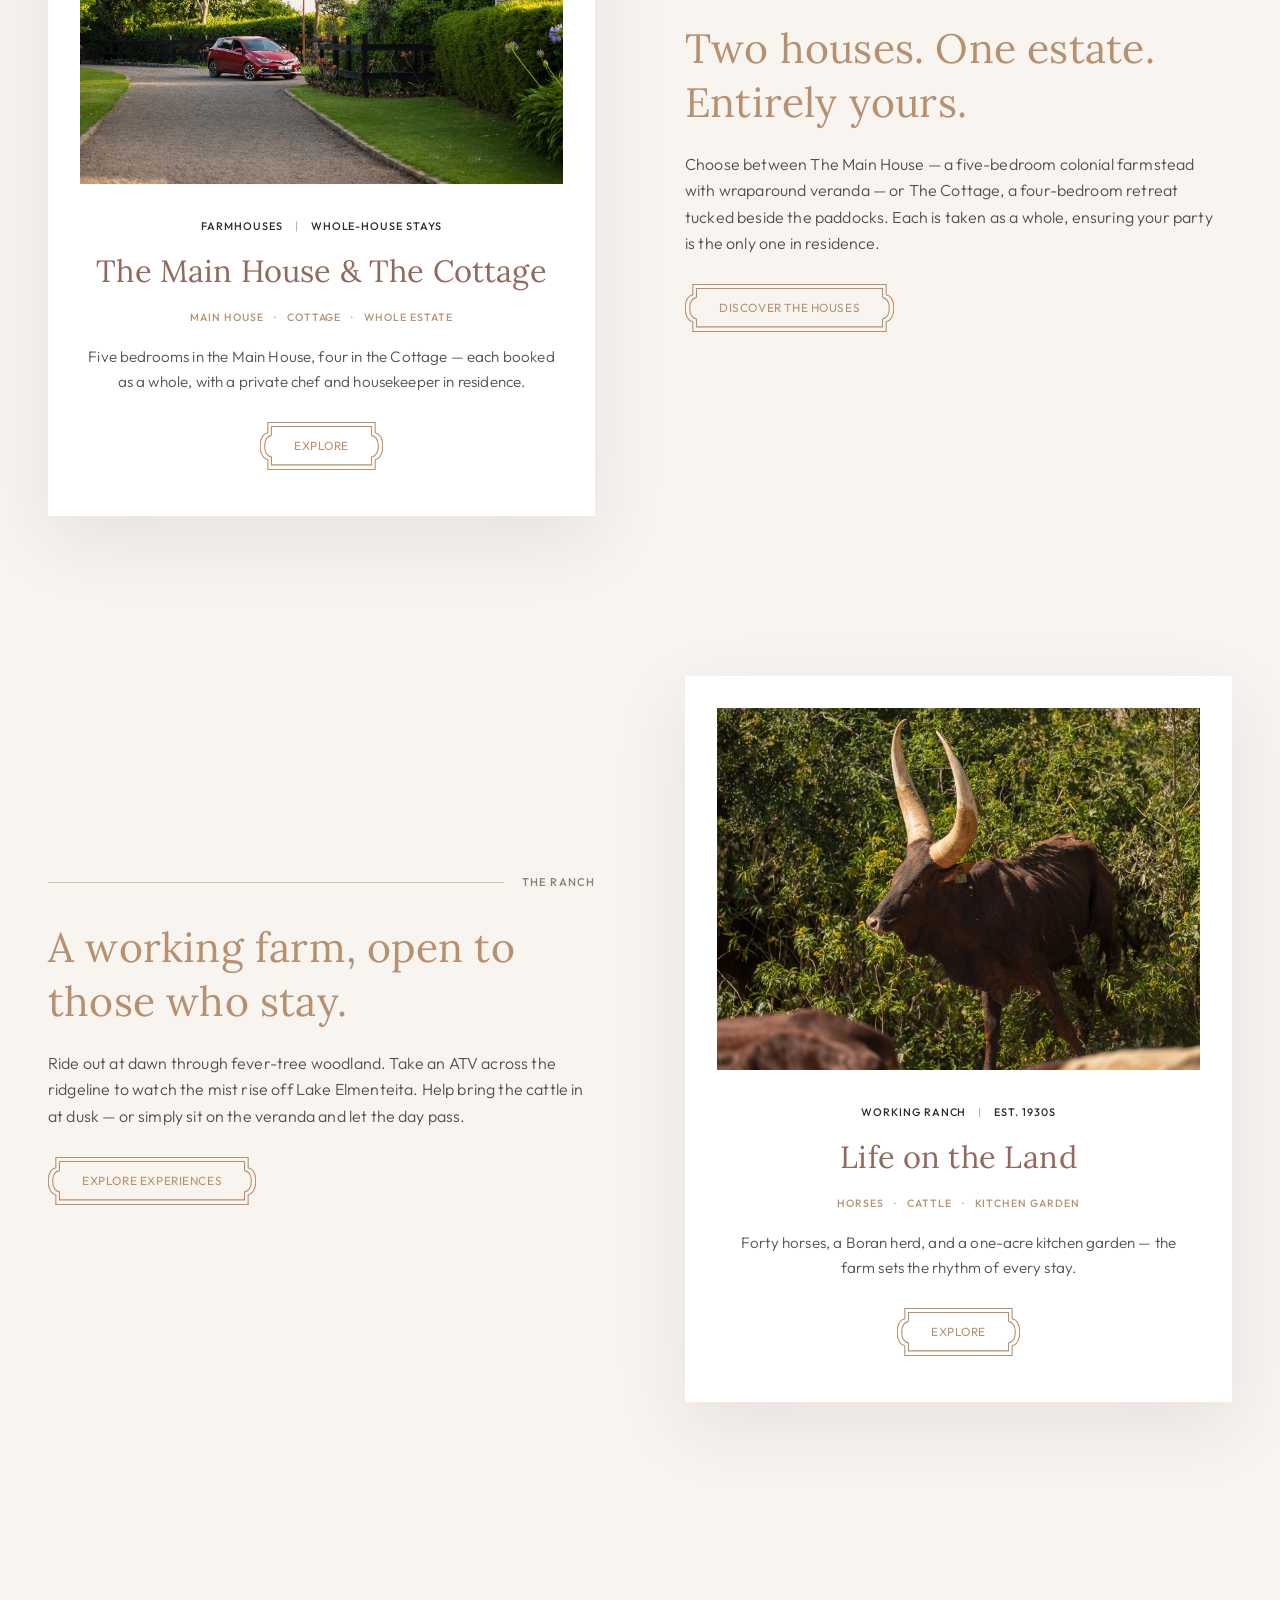
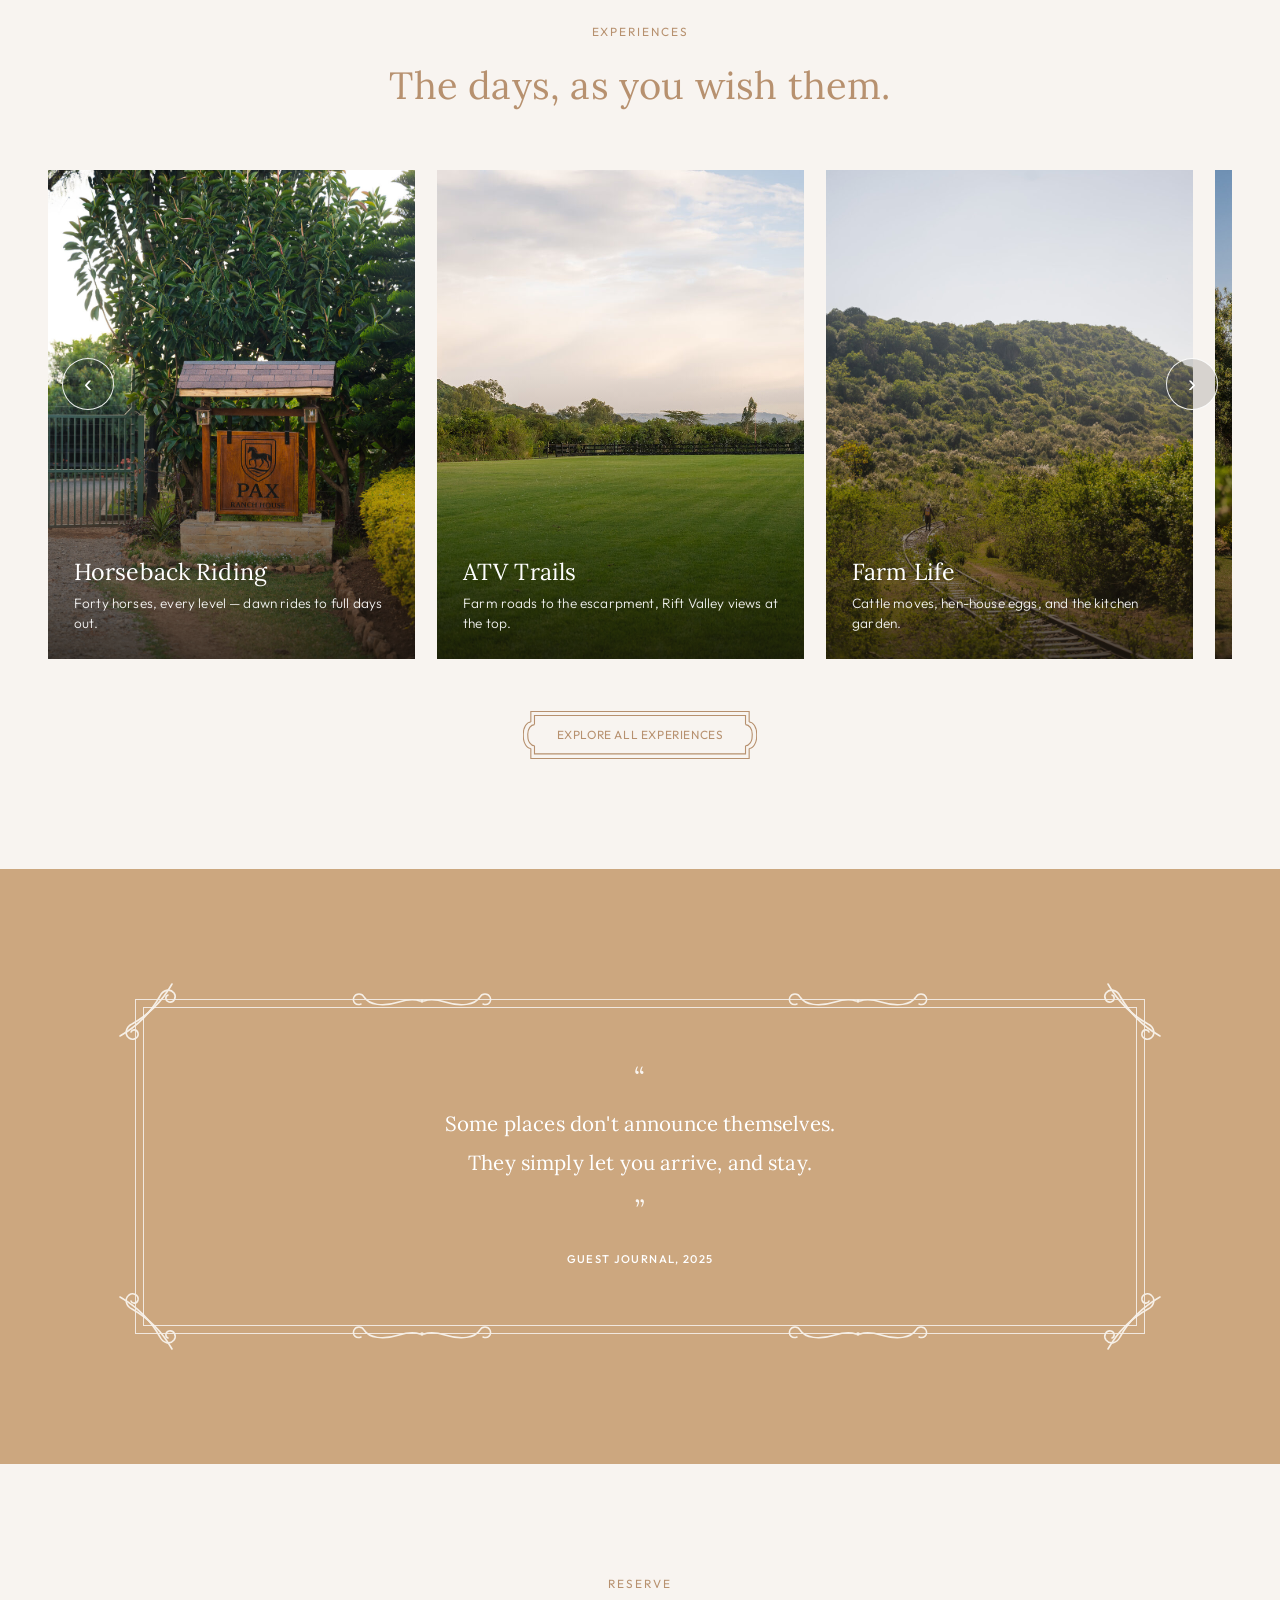
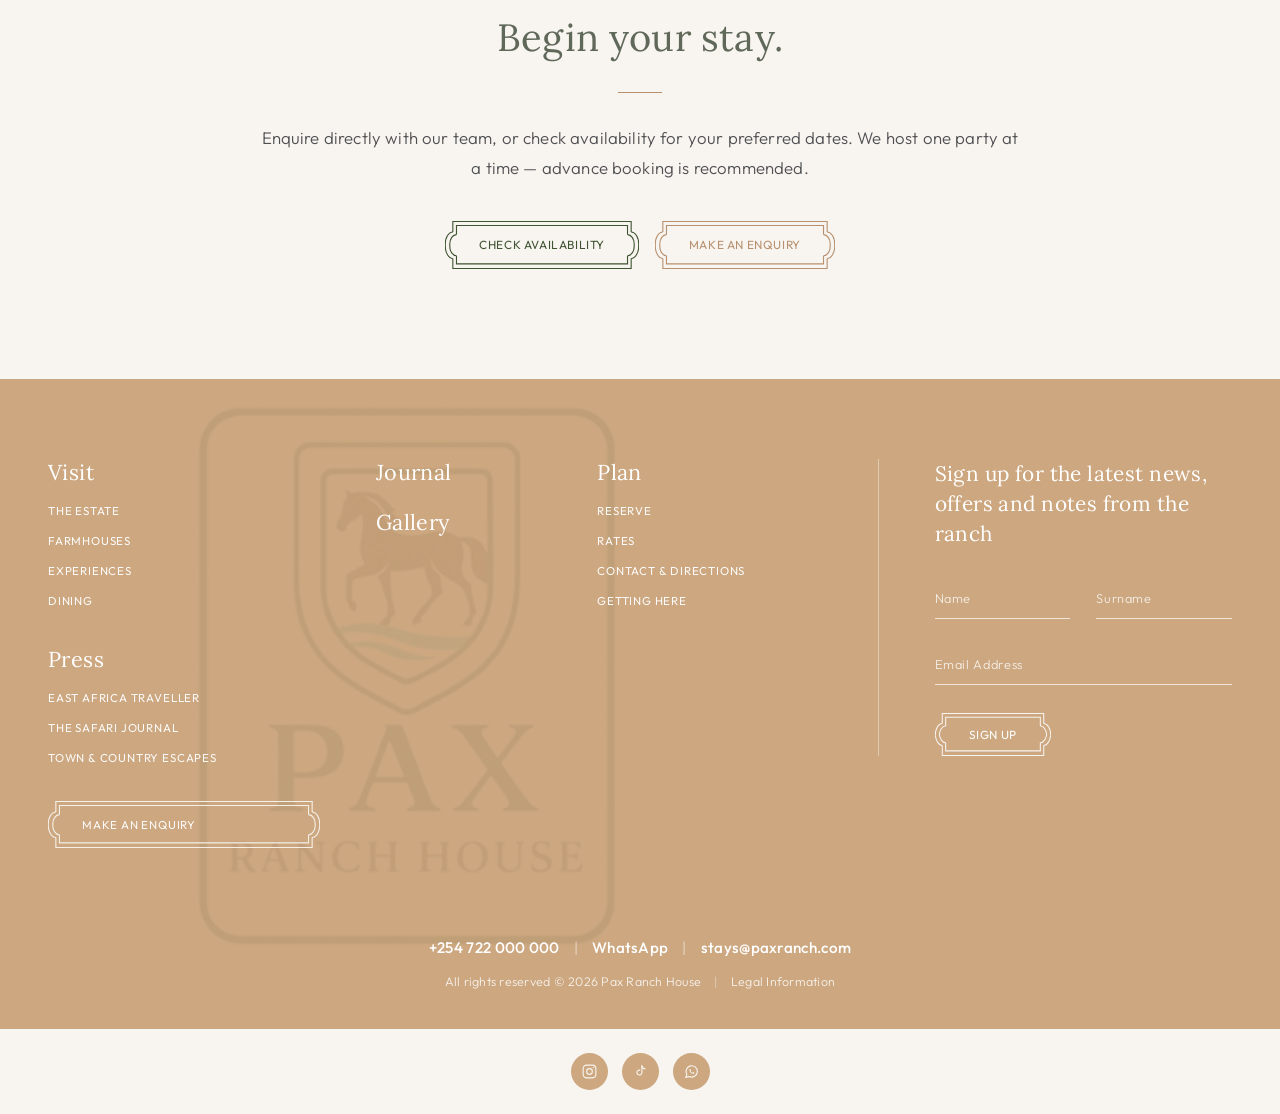
==== commit 9248b361: "menu + enquiry: overlay navigation, guest-enquiry flow, button hover states Overlay menu (all 9 site" ====
--- a/index.html
+++ b/index.html
@@ -64,12 +64,15 @@
 <body>
 
 <nav class="site" id="nav">
-  <ul class="left">
-    <li><a href="the-estate.html">The Estate</a></li>
-    <li><a href="farmhouses.html">Farmhouses</a></li>
-    <li><a href="experiences.html">Experiences</a></li>
-    <li><a href="dining.html">Dining</a></li>
-  </ul>
+  <div class="left-group">
+    <button class="menu-toggle" id="menuToggle" aria-label="Open menu" aria-expanded="false" aria-controls="menuOverlay"><span></span><span></span><span></span></button>
+    <ul class="left">
+      <li><a href="the-estate.html">The Estate</a></li>
+      <li><a href="farmhouses.html">Farmhouses</a></li>
+      <li><a href="experiences.html">Experiences</a></li>
+      <li><a href="dining.html">Dining</a></li>
+    </ul>
+  </div>
   <a href="index.html" class="brand" aria-label="Pax Ranch House — home"><img src="images/logo/pax-logo-transparent-500.png" alt="Pax Ranch House"></a>
   <div class="right-group">
     <ul>
@@ -79,17 +82,37 @@
     </ul>
     <a href="booking.html" class="cta">Reserve</a>
   </div>
-  <button class="menu-toggle" id="menuToggle" aria-label="Menu" aria-expanded="false"><span></span><span></span><span></span></button>
-  <ul class="mobile-menu">
-    <li><a href="the-estate.html">The Estate</a></li>
-    <li><a href="farmhouses.html">Farmhouses</a></li>
-    <li><a href="experiences.html">Experiences</a></li>
-    <li><a href="dining.html">Dining</a></li>
-    <li><a href="gallery.html">Gallery</a></li>
-    <li><a href="journal.html">Journal</a></li>
-    <li><a href="contact.html">Contact</a></li>
-  </ul>
 </nav>
+<div class="menu-overlay" id="menuOverlay">
+  <div class="mo-inner">
+    <button class="mo-close" id="menuClose"><span class="x" aria-hidden="true"></span> Close Menu</button>
+    <div class="mo-cols">
+      <div class="mo-left">
+        <ul class="mo-primary">
+          <li><a href="the-estate.html">The Estate</a></li>
+          <li><button class="mo-sub-toggle" data-sub="farmSub" aria-expanded="false">Farmhouses <span class="chev">›</span></button></li>
+          <li><a href="experiences.html">Experiences</a></li>
+          <li><a href="dining.html">Dining</a></li>
+        </ul>
+        <ul class="mo-secondary">
+          <li><a href="gallery.html">Gallery</a></li>
+          <li><a href="journal.html">Journal</a></li>
+          <li><a href="booking.html">Rates &amp; Availability</a></li>
+          <li><a href="contact.html">Contact &amp; Directions</a></li>
+        </ul>
+        <a href="enquiry.html" class="btn mo-cta">Make an Enquiry</a>
+      </div>
+      <div class="mo-divider" aria-hidden="true"></div>
+      <div class="mo-right">
+        <ul class="mo-sub" id="farmSub" hidden>
+          <li><a href="farmhouses.html#main-house">The Main House</a></li>
+          <li><a href="farmhouses.html#cottage">The Cottage</a></li>
+          <li><a href="farmhouses.html#exclusive">Exclusive Use</a></li>
+        </ul>
+      </div>
+    </div>
+  </div>
+</div>
 
 <section class="hero">
   <div class="frame">
@@ -209,7 +232,7 @@
     <p class="lede">Enquire directly with our team, or check availability for your preferred dates. We host one party at a time — advance booking is recommended.</p>
     <div style="margin-top:38px;display:flex;gap:16px;justify-content:center;flex-wrap:wrap">
       <a href="booking.html" class="btn solid">Check Availability</a>
-      <a href="contact.html" class="btn">Make an Enquiry</a>
+      <a href="enquiry.html" class="btn">Make an Enquiry</a>
     </div>
   </div>
 </section>
@@ -227,7 +250,7 @@
       <a href="journal.html">East Africa Traveller</a>
       <a href="journal.html">The Safari Journal</a>
       <a href="journal.html">Town &amp; Country Escapes</a>
-      <a href="contact.html" class="btn light footer-cta">Make an Enquiry</a>
+      <a href="enquiry.html" class="btn light footer-cta">Make an Enquiry</a>
     </div>
     <div class="col standalone">
       <h4><a href="journal.html">Journal</a></h4>
--- a/shared.css
+++ b/shared.css
@@ -34,6 +34,11 @@
   --frame-camel:url("data:image/svg+xml,%3Csvg xmlns='http://www.w3.org/2000/svg' width='584' height='86' viewBox='0 0 584 86'%3E%3Cg fill='none' stroke='%23b7916f' stroke-width='2'%3E%3Cpath d='M14 20.5 V1 H570 V20.5'/%3E%3Cpath d='M14 66.5 V85 H570 V66.5'/%3E%3Cpath d='M20.5 25.5 V8.5 H563.5 V25.5'/%3E%3Cpath d='M20.5 61.5 V76.5 H563.5 V61.5'/%3E%3Cpath d='M14 20.5 A13.5 23 0 0 0 14 66.5'/%3E%3Cpath d='M20.5 25.5 A12 18 0 0 0 20.5 61.5'/%3E%3Cpath d='M570 20.5 A13.5 23 0 0 1 570 66.5'/%3E%3Cpath d='M563.5 25.5 A12 18 0 0 1 563.5 61.5'/%3E%3C/g%3E%3C/svg%3E");
   --frame-olive:url("data:image/svg+xml,%3Csvg xmlns='http://www.w3.org/2000/svg' width='584' height='86' viewBox='0 0 584 86'%3E%3Cg fill='none' stroke='%233f5431' stroke-width='2'%3E%3Cpath d='M14 20.5 V1 H570 V20.5'/%3E%3Cpath d='M14 66.5 V85 H570 V66.5'/%3E%3Cpath d='M20.5 25.5 V8.5 H563.5 V25.5'/%3E%3Cpath d='M20.5 61.5 V76.5 H563.5 V61.5'/%3E%3Cpath d='M14 20.5 A13.5 23 0 0 0 14 66.5'/%3E%3Cpath d='M20.5 25.5 A12 18 0 0 0 20.5 61.5'/%3E%3Cpath d='M570 20.5 A13.5 23 0 0 1 570 66.5'/%3E%3Cpath d='M563.5 25.5 A12 18 0 0 1 563.5 61.5'/%3E%3C/g%3E%3C/svg%3E");
   --frame-white:url("data:image/svg+xml,%3Csvg xmlns='http://www.w3.org/2000/svg' width='584' height='86' viewBox='0 0 584 86'%3E%3Cg fill='none' stroke='%23f8f4f0' stroke-width='2'%3E%3Cpath d='M14 20.5 V1 H570 V20.5'/%3E%3Cpath d='M14 66.5 V85 H570 V66.5'/%3E%3Cpath d='M20.5 25.5 V8.5 H563.5 V25.5'/%3E%3Cpath d='M20.5 61.5 V76.5 H563.5 V61.5'/%3E%3Cpath d='M14 20.5 A13.5 23 0 0 0 14 66.5'/%3E%3Cpath d='M20.5 25.5 A12 18 0 0 0 20.5 61.5'/%3E%3Cpath d='M570 20.5 A13.5 23 0 0 1 570 66.5'/%3E%3Cpath d='M563.5 25.5 A12 18 0 0 1 563.5 61.5'/%3E%3C/g%3E%3C/svg%3E");
+
+  /* Hover twins — interior region (inner keyline + side lobes) painted; used with border-image-slice `fill` */
+  --frame-camel-fill:url("data:image/svg+xml,%3Csvg xmlns='http://www.w3.org/2000/svg' width='584' height='86' viewBox='0 0 584 86'%3E%3Cpath d='M20.5 8.5 H563.5 V25.5 A12 18 0 0 1 563.5 61.5 V76.5 H20.5 V61.5 A12 18 0 0 1 20.5 25.5 Z' fill='%23b7916f'/%3E%3Cg fill='none' stroke='%23b7916f' stroke-width='2'%3E%3Cpath d='M14 20.5 V1 H570 V20.5'/%3E%3Cpath d='M14 66.5 V85 H570 V66.5'/%3E%3Cpath d='M14 20.5 A13.5 23 0 0 0 14 66.5'/%3E%3Cpath d='M570 20.5 A13.5 23 0 0 1 570 66.5'/%3E%3C/g%3E%3C/svg%3E");
+  --frame-olive-fill:url("data:image/svg+xml,%3Csvg xmlns='http://www.w3.org/2000/svg' width='584' height='86' viewBox='0 0 584 86'%3E%3Cpath d='M20.5 8.5 H563.5 V25.5 A12 18 0 0 1 563.5 61.5 V76.5 H20.5 V61.5 A12 18 0 0 1 20.5 25.5 Z' fill='%233f5431'/%3E%3Cg fill='none' stroke='%233f5431' stroke-width='2'%3E%3Cpath d='M14 20.5 V1 H570 V20.5'/%3E%3Cpath d='M14 66.5 V85 H570 V66.5'/%3E%3Cpath d='M14 20.5 A13.5 23 0 0 0 14 66.5'/%3E%3Cpath d='M570 20.5 A13.5 23 0 0 1 570 66.5'/%3E%3C/g%3E%3C/svg%3E");
+  --frame-white-fill:url("data:image/svg+xml,%3Csvg xmlns='http://www.w3.org/2000/svg' width='584' height='86' viewBox='0 0 584 86'%3E%3Cpath d='M20.5 8.5 H563.5 V25.5 A12 18 0 0 1 563.5 61.5 V76.5 H20.5 V61.5 A12 18 0 0 1 20.5 25.5 Z' fill='%23f8f4f0'/%3E%3Cg fill='none' stroke='%23f8f4f0' stroke-width='2'%3E%3Cpath d='M14 20.5 V1 H570 V20.5'/%3E%3Cpath d='M14 66.5 V85 H570 V66.5'/%3E%3Cpath d='M14 20.5 A13.5 23 0 0 0 14 66.5'/%3E%3Cpath d='M570 20.5 A13.5 23 0 0 1 570 66.5'/%3E%3C/g%3E%3C/svg%3E");
 }
 *{box-sizing:border-box;margin:0;padding:0}
 html{scroll-behavior:smooth}
@@ -64,7 +69,7 @@
 }
 nav.site .brand img{width:74px;height:auto}
 nav.site ul{display:flex;gap:0;list-style:none;font-size:.8rem;text-transform:uppercase;letter-spacing:.045em;font-weight:400;align-items:center}
-nav.site ul.left{grid-column:1;grid-row:1;justify-content:flex-start}
+nav.site .left-group{grid-column:1;grid-row:1;display:flex;align-items:center;gap:28px}
 nav.site .right-group{grid-column:3;grid-row:1;display:flex;align-items:center;justify-content:flex-end;gap:26px}
 nav.site ul li{display:flex;align-items:center}
 nav.site ul li+li::before{content:"";width:3px;height:3px;background:var(--camel);opacity:.55;margin:0 16px;display:inline-block}
@@ -77,16 +82,14 @@
   border-image:var(--frame-camel) 45 25 37 / 22px 13px 18px;
   transition:color .3s;
 }
-nav.site .cta:hover{color:var(--olive);opacity:1}
-nav.site .mobile-menu{display:none}
-nav.site .menu-toggle{display:none;background:none;border:none;cursor:pointer;width:24px;height:22px;padding:0;position:relative;color:var(--camel)}
-nav.site .menu-toggle span{position:absolute;left:0;right:0;height:1px;background:currentColor;transition:transform .3s,opacity .3s}
-nav.site .menu-toggle span:nth-child(1){top:2px}
-nav.site .menu-toggle span:nth-child(2){top:10px}
-nav.site .menu-toggle span:nth-child(3){top:18px}
-nav.site.open .menu-toggle span:nth-child(1){transform:translateY(8px) rotate(45deg)}
-nav.site.open .menu-toggle span:nth-child(2){opacity:0}
-nav.site.open .menu-toggle span:nth-child(3){transform:translateY(-8px) rotate(-45deg)}
+nav.site .cta:hover,nav.site .cta:focus-visible{color:#fff;border-image:var(--frame-camel-fill) 45 25 37 fill / 22px 13px 18px;opacity:1}
+nav.site .cta:active{transform:translateY(1px)}
+nav.site .menu-toggle{display:block;background:none;border:none;cursor:pointer;width:22px;height:16px;padding:0;position:relative;color:var(--camel);transition:opacity .3s}
+nav.site .menu-toggle:hover{opacity:.65}
+nav.site .menu-toggle span{position:absolute;left:0;right:0;height:1.5px;background:currentColor}
+nav.site .menu-toggle span:nth-child(1){top:0}
+nav.site .menu-toggle span:nth-child(2){top:7px}
+nav.site .menu-toggle span:nth-child(3){top:14px}
 
 @media(max-width:1250px){
   nav.site{padding:0 24px}
@@ -100,22 +103,41 @@
   body{padding-top:66px}
   nav.site .brand{width:76px;height:76px;margin-top:40px}
   nav.site .brand img{width:54px}
-  nav.site .menu-toggle{display:block}
-  nav.site .right-group{margin-left:auto}
-  nav.site .right-group{gap:0}
-  nav.site .cta{margin-right:16px;padding:11px 18px}
   nav.site ul.left,nav.site .right-group ul{display:none}
-  nav.site .mobile-menu{
-    display:flex;flex-direction:column;gap:0;list-style:none;
-    position:absolute;top:100%;left:0;right:0;
-    background:var(--ivory);
-    max-height:0;overflow:hidden;
-    transition:max-height .4s ease;
-    box-shadow:0 8px 24px rgba(0,0,0,.12);
-  }
-  nav.site.open .mobile-menu{max-height:520px}
-  nav.site .mobile-menu li{border-top:1px solid rgba(183,145,111,.25);width:100%}
-  nav.site .mobile-menu li a{display:block;width:100%;padding:15px 22px;color:var(--camel);font-size:.8rem;letter-spacing:.08em;text-transform:uppercase}
+  nav.site .right-group{margin-left:auto;gap:0}
+  nav.site .cta{padding:11px 18px}
+}
+
+/* ============ FULL-SCREEN OVERLAY MENU ============ */
+.menu-overlay{position:fixed;inset:0;z-index:300;background:var(--ivory);overflow-y:auto;opacity:0;visibility:hidden;transition:opacity .35s ease,visibility 0s .35s}
+.menu-overlay.open{opacity:1;visibility:visible;transition:opacity .35s ease}
+body.menu-open{overflow:hidden}
+.mo-inner{padding:36px 44px 70px;max-width:1160px}
+.mo-close{display:flex;align-items:center;gap:14px;background:none;border:0;cursor:pointer;font-family:var(--sans);font-size:.74rem;letter-spacing:.08em;text-transform:uppercase;color:var(--gray);font-weight:500;margin-bottom:66px;transition:opacity .3s}
+.mo-close:hover{opacity:.65}
+.mo-close .x{position:relative;width:22px;height:14px;display:inline-block}
+.mo-close .x:before,.mo-close .x:after{content:"";position:absolute;left:0;top:6px;width:22px;height:1.5px;background:var(--camel)}
+.mo-close .x:before{transform:rotate(22deg)}
+.mo-close .x:after{transform:rotate(-22deg)}
+.mo-cols{display:grid;grid-template-columns:minmax(280px,430px) 1px 1fr;gap:0 60px;margin-left:56px}
+.mo-divider{background:rgba(183,145,111,.35);width:1px;min-height:58vh}
+.mo-primary{list-style:none;margin-bottom:46px}
+.mo-primary>li{margin-bottom:6px}
+.mo-primary a,.mo-primary .mo-sub-toggle{font-family:var(--serif);font-weight:400;font-size:clamp(1.9rem,3vw,2.55rem);color:var(--camel);line-height:1.45;background:none;border:0;cursor:pointer;display:inline-flex;align-items:center;gap:20px;padding:0;text-align:left;transition:opacity .3s}
+.mo-primary a:hover,.mo-primary .mo-sub-toggle:hover{opacity:.65}
+.mo-sub-toggle .chev{font-size:1.4rem;line-height:1;transition:transform .3s;color:var(--camel)}
+.mo-sub-toggle[aria-expanded="true"] .chev{transform:rotate(90deg)}
+.mo-secondary{list-style:none;display:grid;gap:21px;margin-bottom:64px}
+.mo-secondary a{font-size:.82rem;letter-spacing:.09em;text-transform:uppercase;color:var(--camel);font-weight:400}
+.mo-secondary a:hover{color:var(--olive);opacity:1}
+.mo-sub{list-style:none;display:grid;gap:22px;padding-top:16px}
+.mo-sub a{font-family:var(--serif);font-size:1.5rem;color:var(--sage)}
+.mo-sub a:hover{opacity:.65}
+@media(max-width:700px){
+  .mo-inner{padding:26px 22px 56px}
+  .mo-cols{margin-left:4px;grid-template-columns:1fr;gap:34px 0}
+  .mo-divider{display:none}
+  .mo-close{margin-bottom:44px}
 }
 
 /* ============ HEROES ============ */
@@ -237,11 +259,12 @@
   border-image:var(--frame-camel) 45 25 37 / 24px 14px 20px;
   transition:color .3s;
 }
-.btn:hover{color:var(--olive);opacity:1}
+.btn:hover,.btn:focus-visible{color:#fff;border-image:var(--frame-camel-fill) 45 25 37 fill / 24px 14px 20px;opacity:1}
+.btn:active{transform:translateY(1px)}
 .btn.light{border-image-source:var(--frame-white);color:#fff}
-.btn.light:hover{color:var(--camel-2);opacity:1}
+.btn.light:hover,.btn.light:focus-visible{color:var(--camel);border-image:var(--frame-white-fill) 45 25 37 fill / 24px 14px 20px;opacity:1}
 .btn.solid{border-image-source:var(--frame-olive);color:var(--olive)}
-.btn.solid:hover{color:var(--camel);border-image-source:var(--frame-camel)}
+.btn.solid:hover,.btn.solid:focus-visible{color:var(--ivory);border-image:var(--frame-olive-fill) 45 25 37 fill / 24px 14px 20px}
 
 /* ============ FORMS ============ */
 .enquiry-form .hp{position:absolute;left:-9999px;width:1px;height:1px;overflow:hidden}
@@ -294,6 +317,39 @@
 @media(max-width:1100px){footer .grid{grid-template-columns:1fr 1fr;gap:44px}footer .newsletter{border-left:0;padding-left:0;grid-column:1/-1;border-top:1px solid rgba(255,255,255,.4);padding-top:44px}}
 @media(max-width:860px){footer{padding:64px 28px 30px}footer .grid{grid-template-columns:1fr;gap:38px}footer .contactline{margin-top:56px;font-size:.85rem}footer .contactline .sep{margin:0 8px}}
 
+/* ============ GUEST ENQUIRY PAGE — split screen, stepped flow ============ */
+body.enq-body{padding-top:0}
+.enq-wrap{display:grid;grid-template-columns:1fr 42%;min-height:100vh}
+.enq-panel{padding:44px 64px 70px;max-width:860px;width:100%}
+.enq-top{display:flex;justify-content:space-between;align-items:center;margin-bottom:70px}
+.enq-top .mini-logo img{width:54px;height:auto}
+.enq-top .back{font-size:.72rem;letter-spacing:.08em;text-transform:uppercase;color:var(--camel);font-weight:500}
+.enq-title{font-family:var(--serif);font-weight:400;color:var(--camel);font-size:clamp(2rem,3.4vw,2.9rem);margin-bottom:18px}
+.enq-rule{width:225px;height:1px;background:var(--camel);opacity:.55;margin-bottom:48px}
+.enq-prompt{font-family:var(--serif);font-size:1.35rem;color:var(--gray);margin-bottom:30px}
+.prop-list{list-style:none;display:grid;gap:28px;margin-bottom:56px}
+.prop-list label{display:grid;grid-template-columns:22px 1fr;gap:16px;align-items:start;cursor:pointer}
+.prop-list input{appearance:none;-webkit-appearance:none;width:15px;height:15px;border-radius:50%;background:#ddd3c6;margin-top:7px;cursor:pointer;transition:background .2s,box-shadow .2s}
+.prop-list input:checked{background:var(--olive);box-shadow:0 0 0 3px var(--ivory),0 0 0 4px var(--olive)}
+.prop-list input:focus-visible{outline:2px solid var(--olive);outline-offset:3px}
+.prop-name{font-family:var(--serif);font-size:1.45rem;line-height:1.3}
+.prop-name.camel{color:var(--camel)}
+.prop-name.sage{color:var(--sage)}
+.prop-name.terra{color:var(--terracotta)}
+.prop-sub{font-size:.66rem;letter-spacing:.08em;text-transform:uppercase;color:var(--gray);margin-top:5px;font-weight:500}
+.enq-actions{display:flex;justify-content:flex-end;align-items:center;gap:22px}
+.enq-actions .back-step{font-size:.72rem;letter-spacing:.06em;text-transform:uppercase;color:var(--muted);background:none;border:0;cursor:pointer;font-family:var(--sans)}
+.enq-actions .back-step:hover{color:var(--olive)}
+.enq-step[hidden]{display:none}
+.enq-step .form{max-width:none;margin:0}
+.enq-photo{position:sticky;top:0;height:100vh;background-size:cover;background-position:center}
+@media(max-width:900px){
+  .enq-wrap{grid-template-columns:1fr}
+  .enq-photo{position:static;height:200px;order:-1}
+  .enq-panel{padding:30px 22px 56px}
+  .enq-top{margin-bottom:44px}
+}
+
 /* ============ REVEAL ============ */
 .reveal{opacity:0;transform:translateY(30px);transition:opacity 1.2s ease,transform 1.2s ease}
 .reveal.in{opacity:1;transform:none}
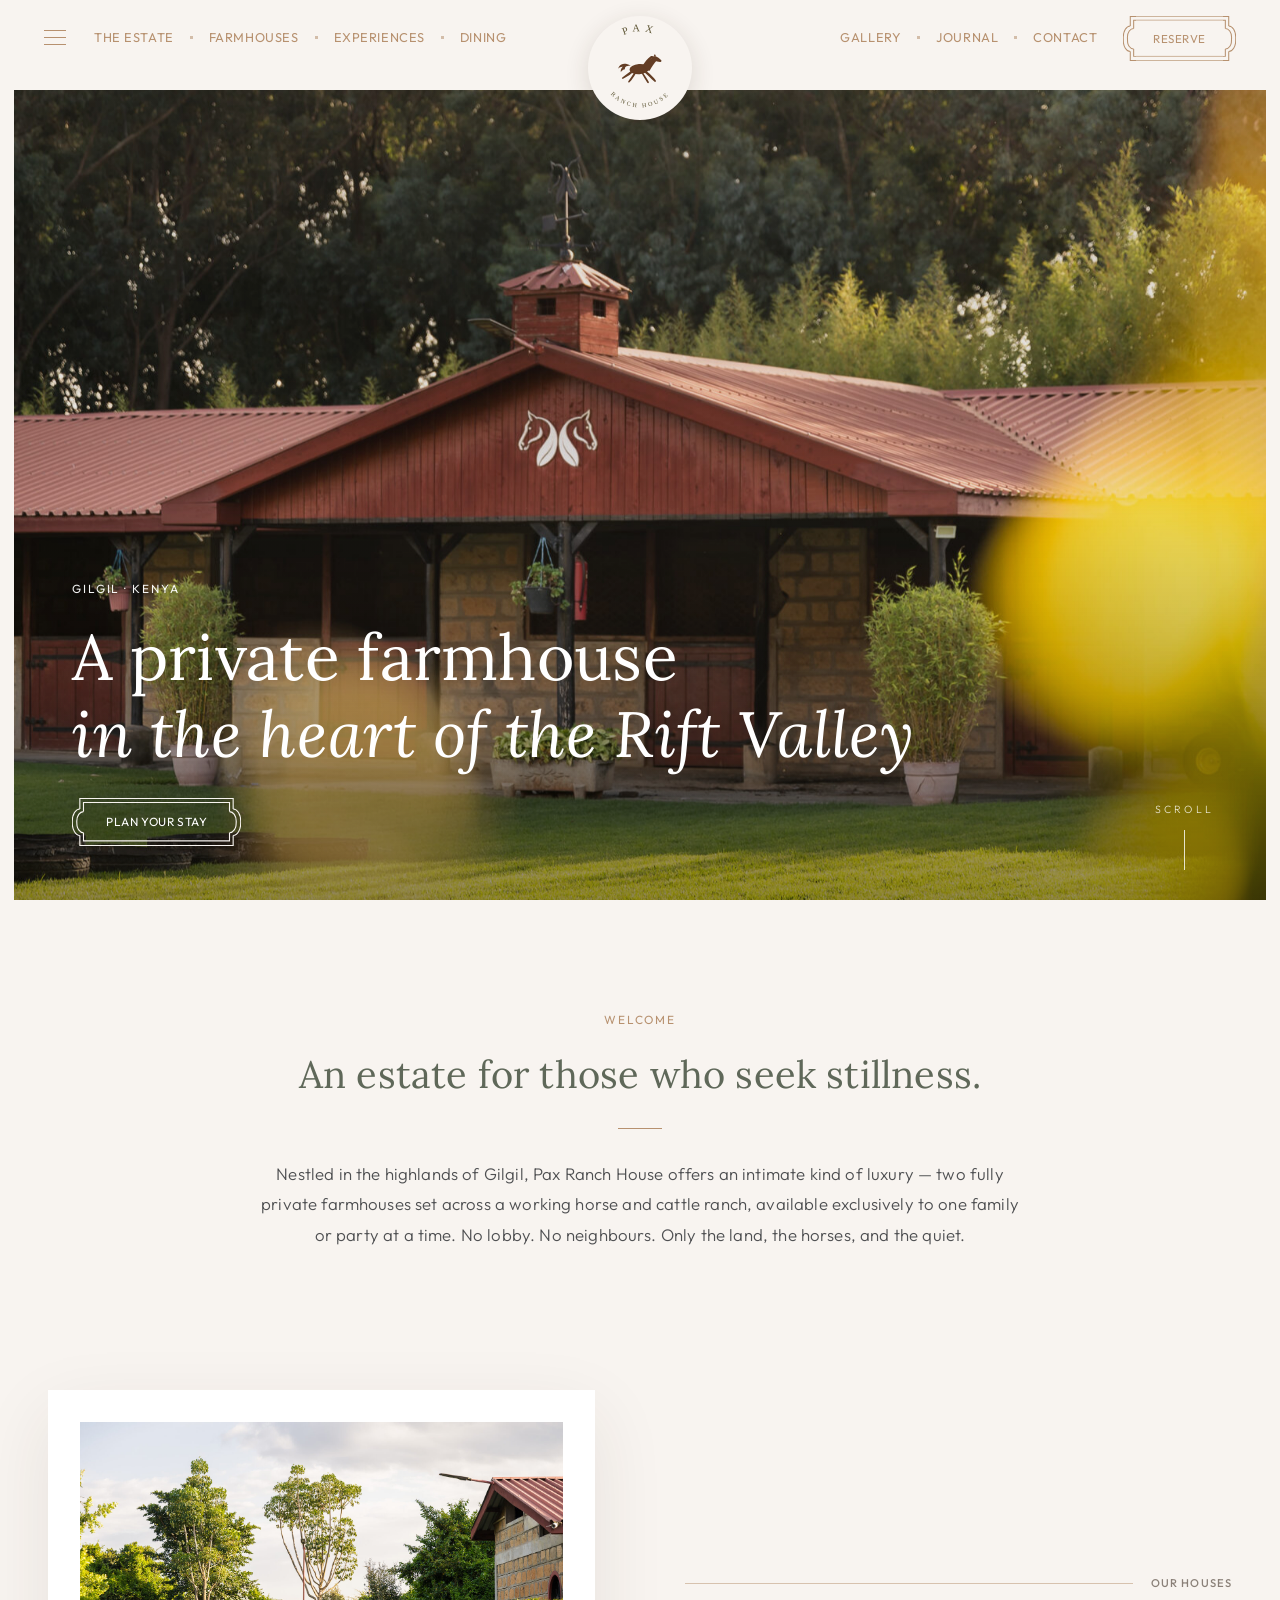
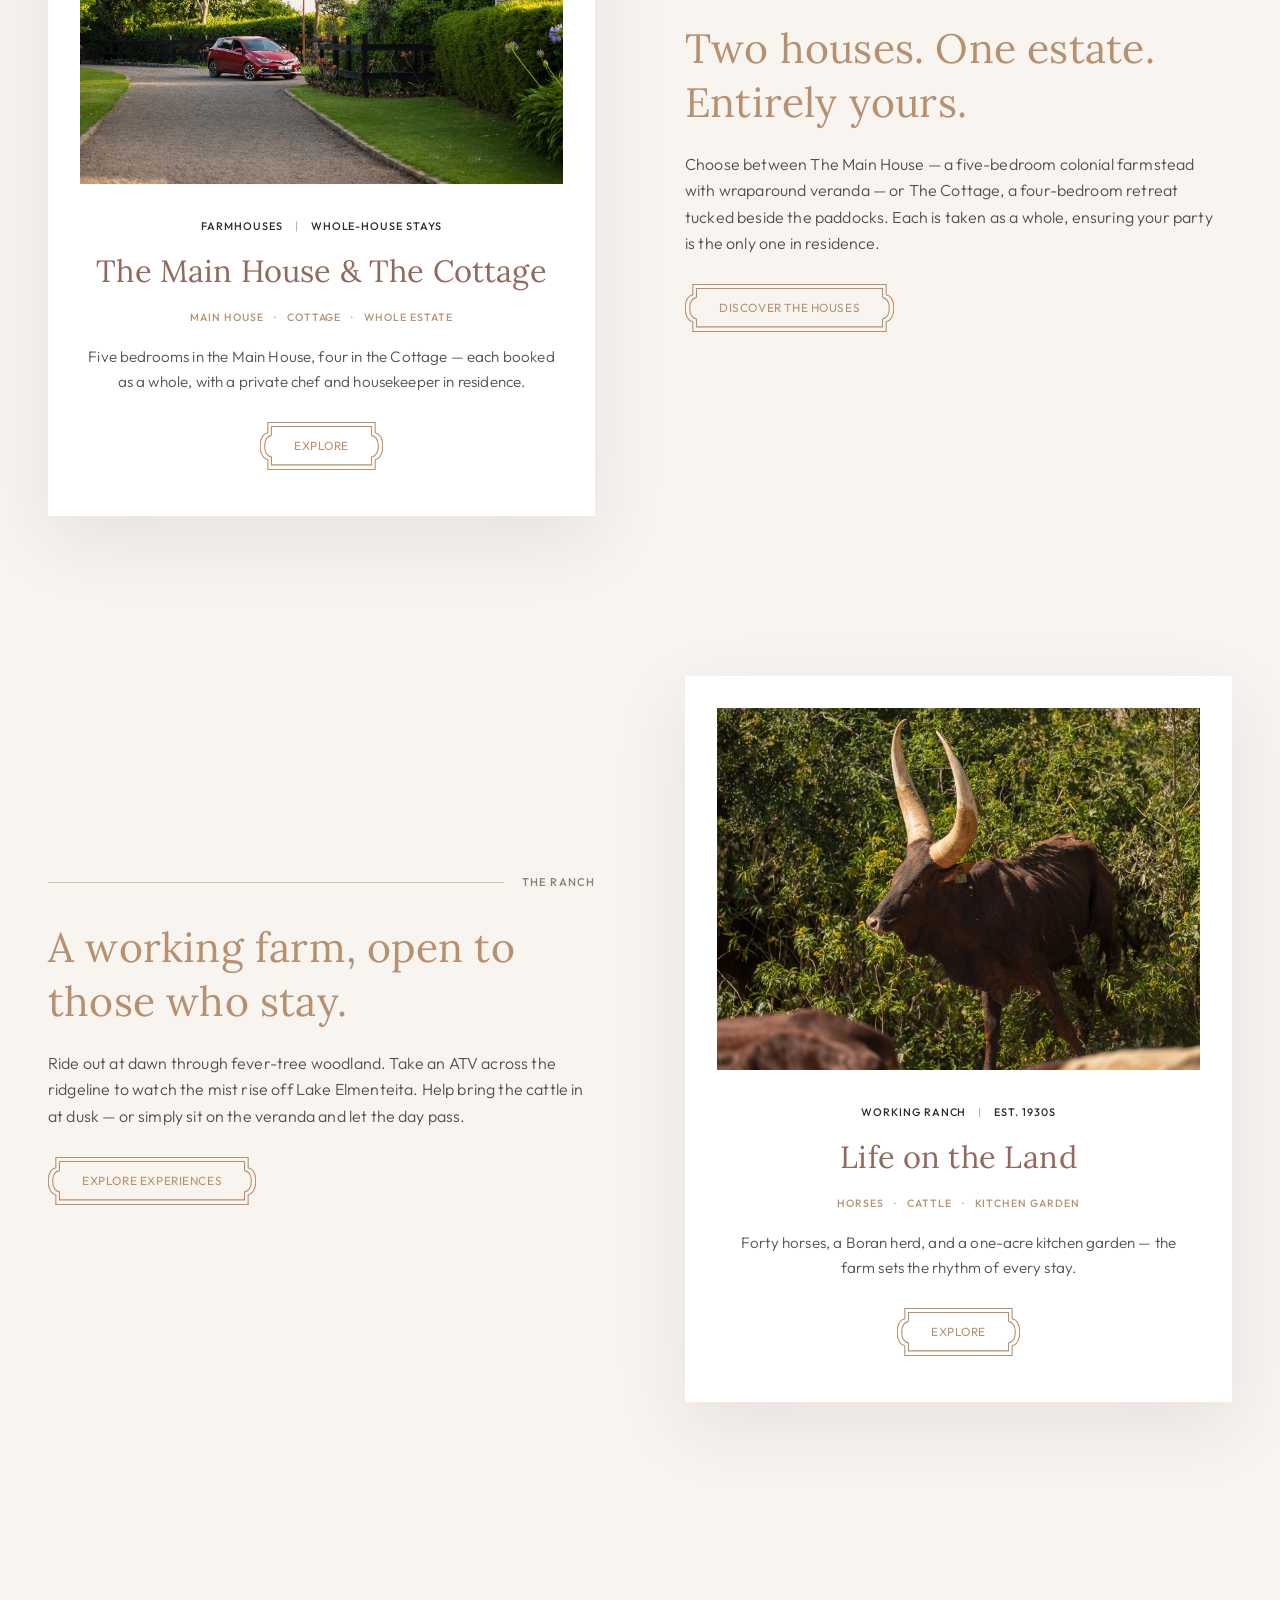
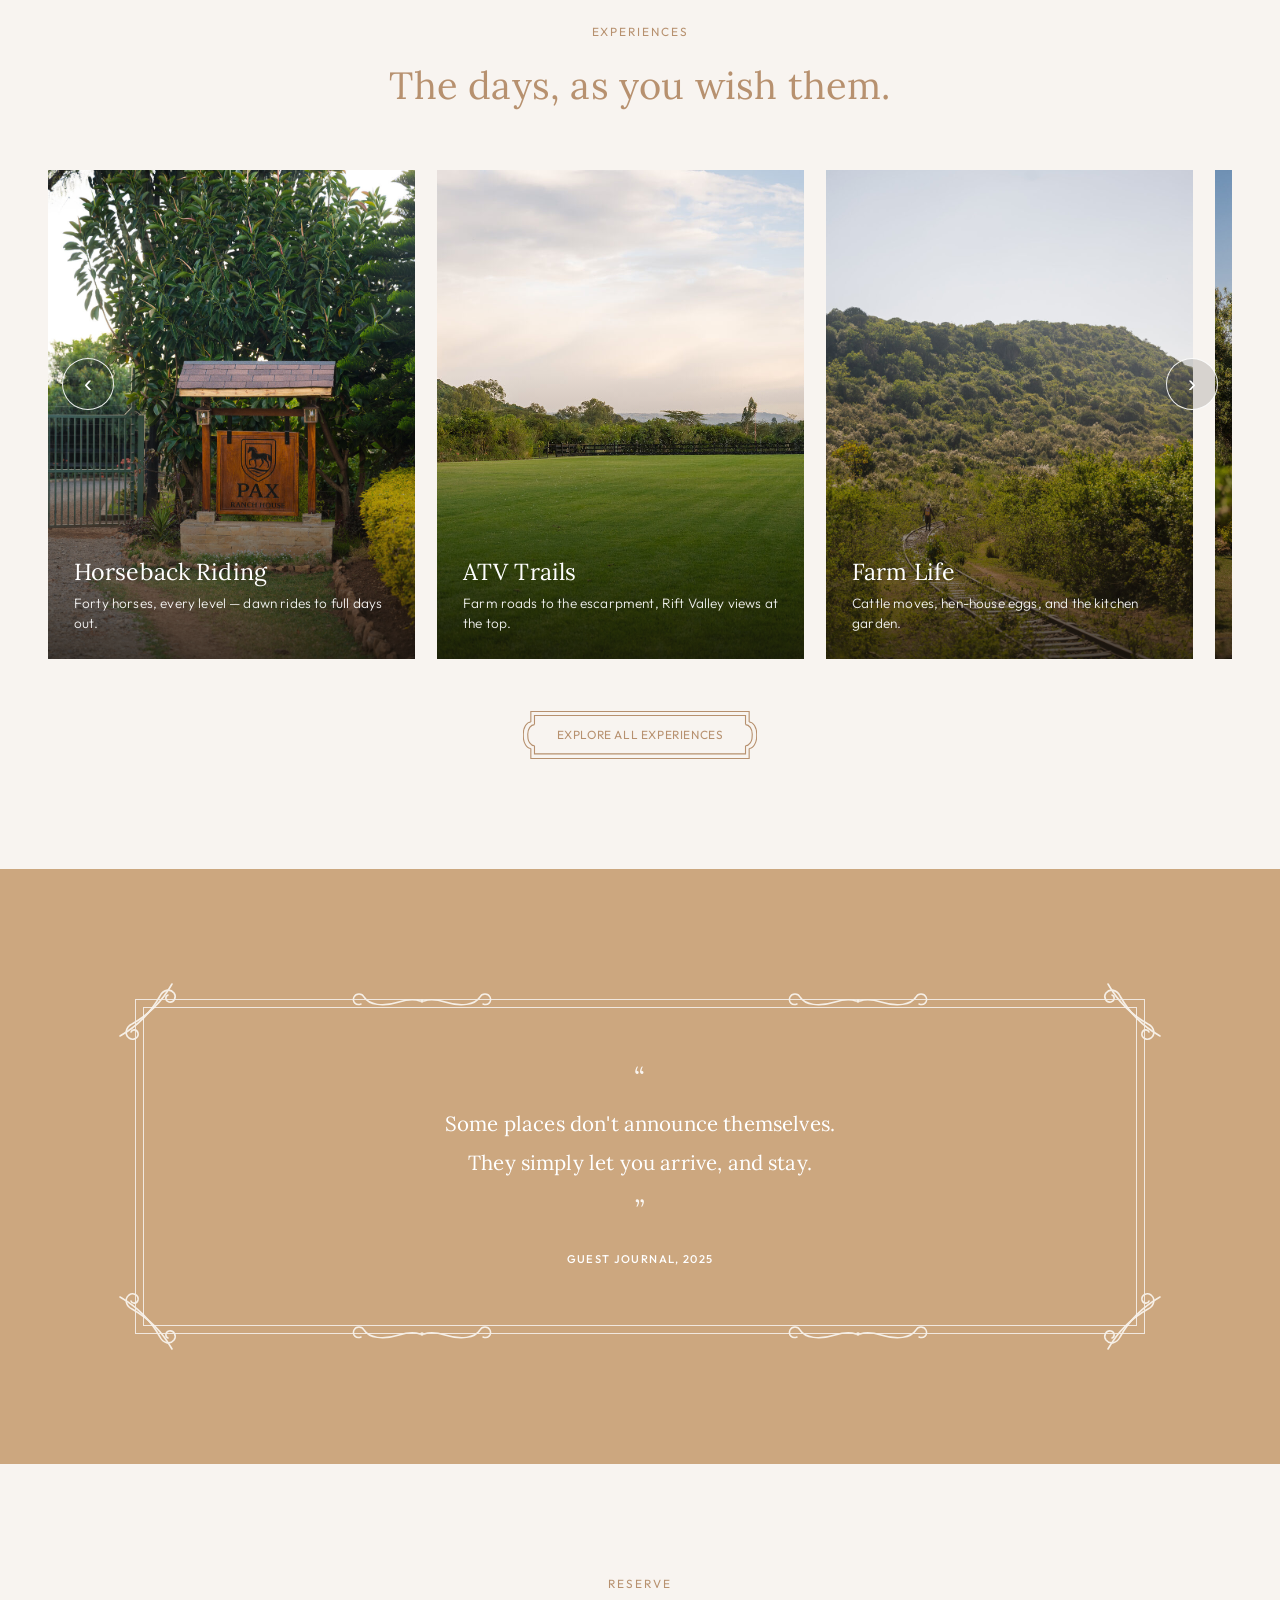
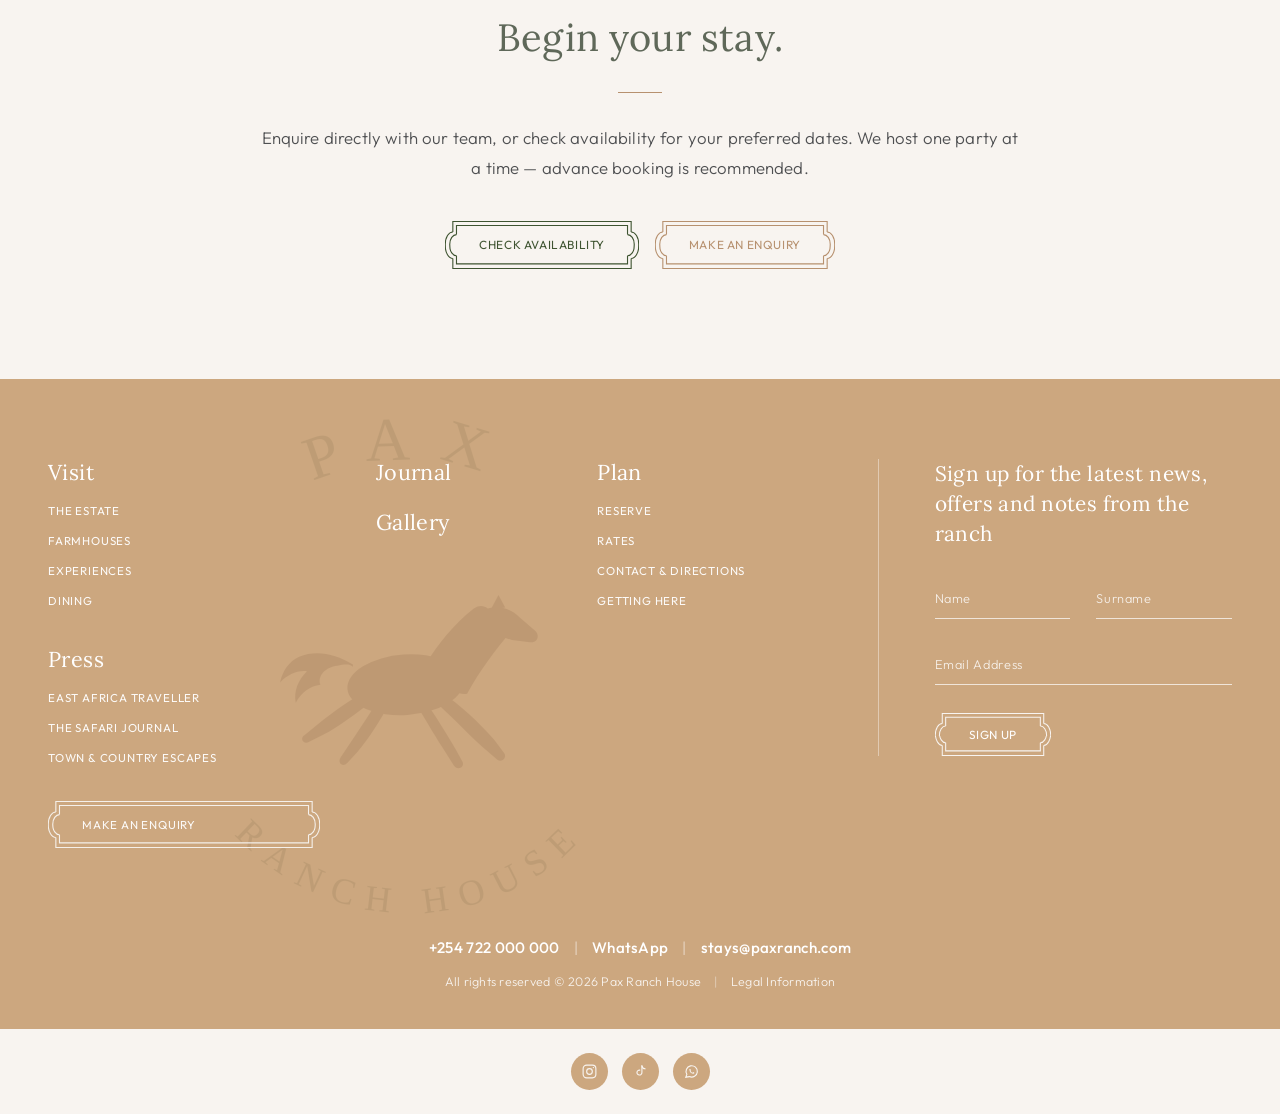
==== commit 32e95f72: "logo: round badge art — horse encircled by text, shield retired from web The round header badge was " ====
--- a/index.html
+++ b/index.html
@@ -73,7 +73,7 @@
       <li><a href="dining.html">Dining</a></li>
     </ul>
   </div>
-  <a href="index.html" class="brand" aria-label="Pax Ranch House — home"><img src="images/logo/pax-logo-transparent-500.png" alt="Pax Ranch House"></a>
+  <a href="index.html" class="brand" aria-label="Pax Ranch House — home"><img src="images/logo/pax-badge.svg" alt="Pax Ranch House"></a>
   <div class="right-group">
     <ul>
       <li><a href="gallery.html">Gallery</a></li>
--- a/shared.css
+++ b/shared.css
@@ -67,7 +67,7 @@
   background:var(--ivory);border-radius:50%;
   box-shadow:0 6px 24px rgba(60,45,30,.14);
 }
-nav.site .brand img{width:74px;height:auto}
+nav.site .brand img{width:94px;height:auto}
 nav.site ul{display:flex;gap:0;list-style:none;font-size:.8rem;text-transform:uppercase;letter-spacing:.045em;font-weight:400;align-items:center}
 nav.site .left-group{grid-column:1;grid-row:1;display:flex;align-items:center;gap:28px}
 nav.site .right-group{grid-column:3;grid-row:1;display:flex;align-items:center;justify-content:flex-end;gap:26px}
@@ -102,7 +102,7 @@
   nav.site{display:flex;justify-content:space-between;height:66px;padding:0 20px}
   body{padding-top:66px}
   nav.site .brand{width:76px;height:76px;margin-top:40px}
-  nav.site .brand img{width:54px}
+  nav.site .brand img{width:68px}
   nav.site ul.left,nav.site .right-group ul{display:none}
   nav.site .right-group{margin-left:auto;gap:0}
   nav.site .cta{padding:11px 18px}
@@ -284,7 +284,7 @@
 
 /* ============ FOOTER — light camel, link columns + newsletter, watermark ============ */
 footer{position:relative;background-color:var(--camel-2);color:#fff;padding:80px 48px 36px;overflow:hidden}
-footer::before{content:"";position:absolute;top:46%;left:32%;transform:translate(-50%,-50%);width:560px;height:560px;background:url("images/logo/pax-logo-transparent-500.png") no-repeat center/contain;opacity:.10;pointer-events:none}
+footer::before{content:"";position:absolute;top:46%;left:32%;transform:translate(-50%,-50%);width:560px;height:560px;background:url("images/logo/pax-badge.svg") no-repeat center/contain;opacity:.12;pointer-events:none}
 footer .grid,footer .contactline,footer .fine{position:relative;z-index:1}
 footer .grid{display:grid;grid-template-columns:1.15fr .7fr .95fr 1.5fr;gap:56px;max-width:1300px;margin:0 auto;align-items:start}
 footer h4{font-family:var(--serif);font-size:1.35rem;font-weight:400;margin-bottom:16px;letter-spacing:.02em;color:#fff}
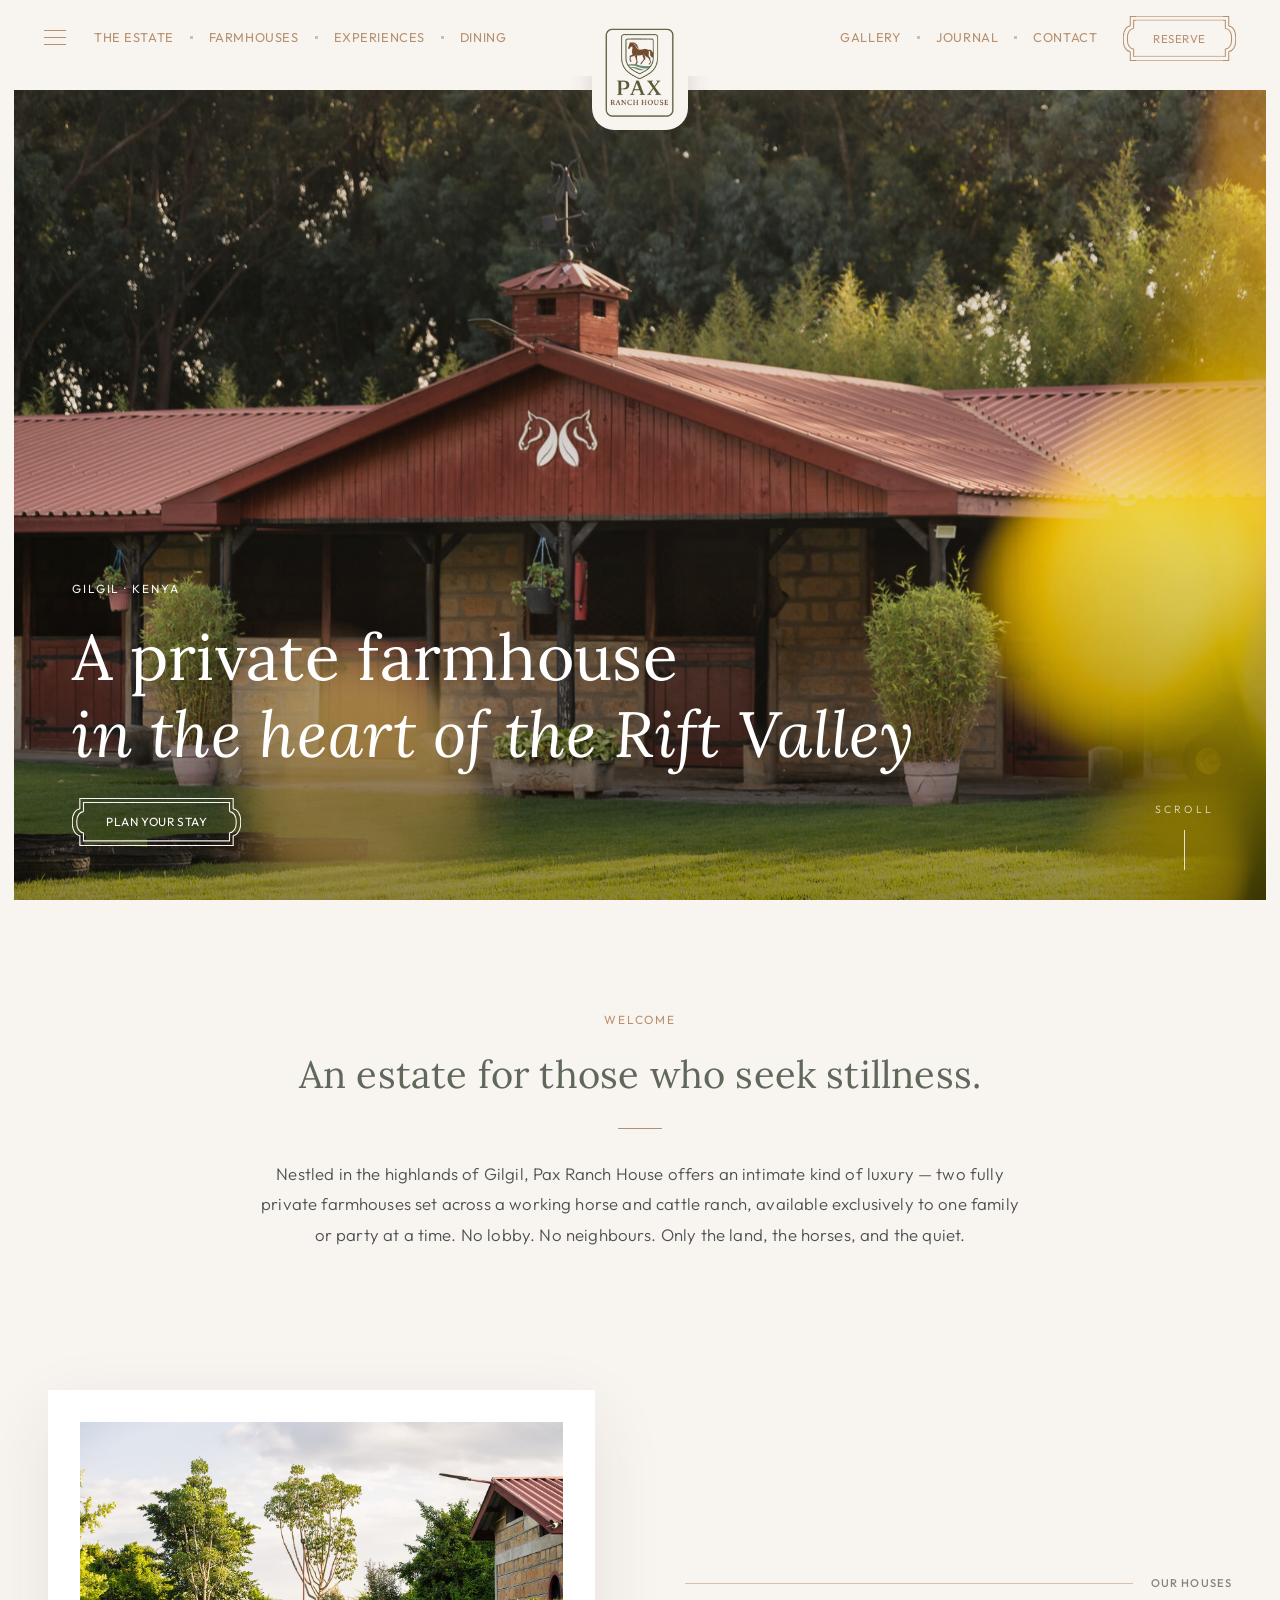
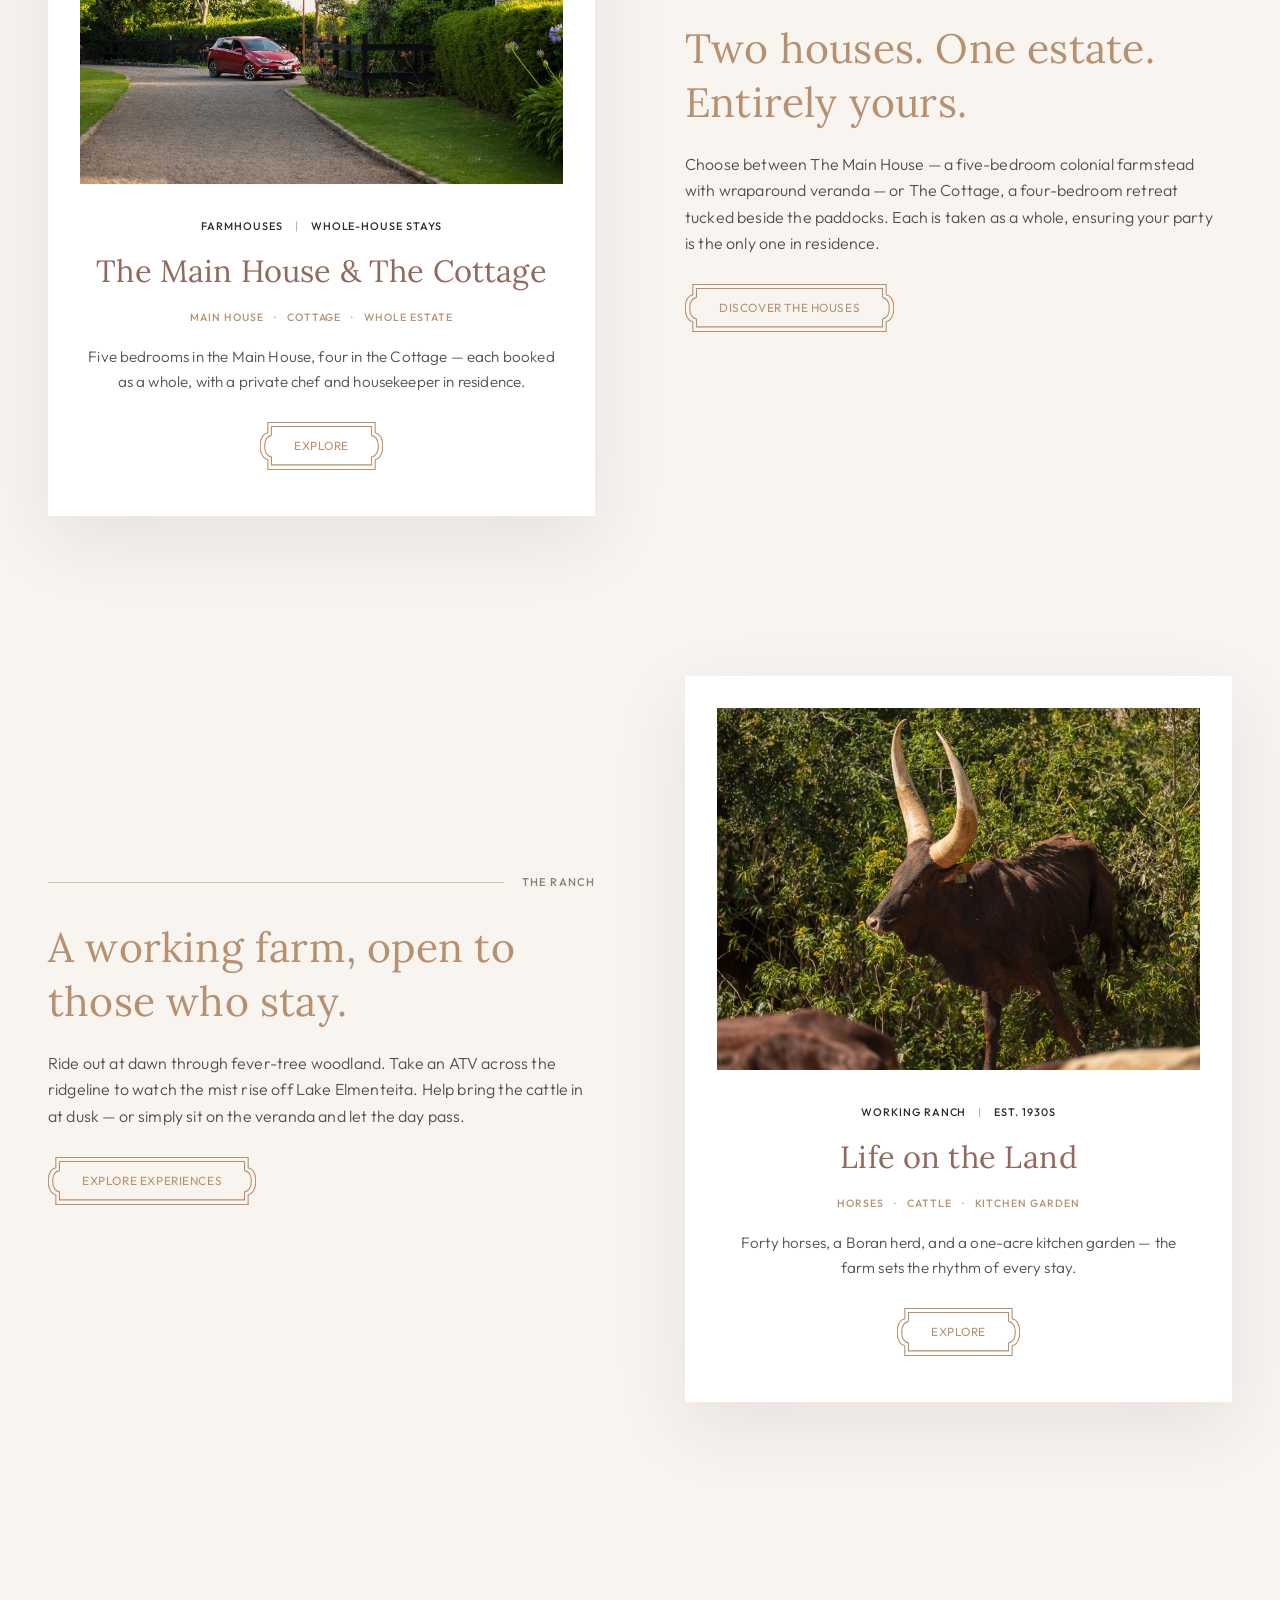
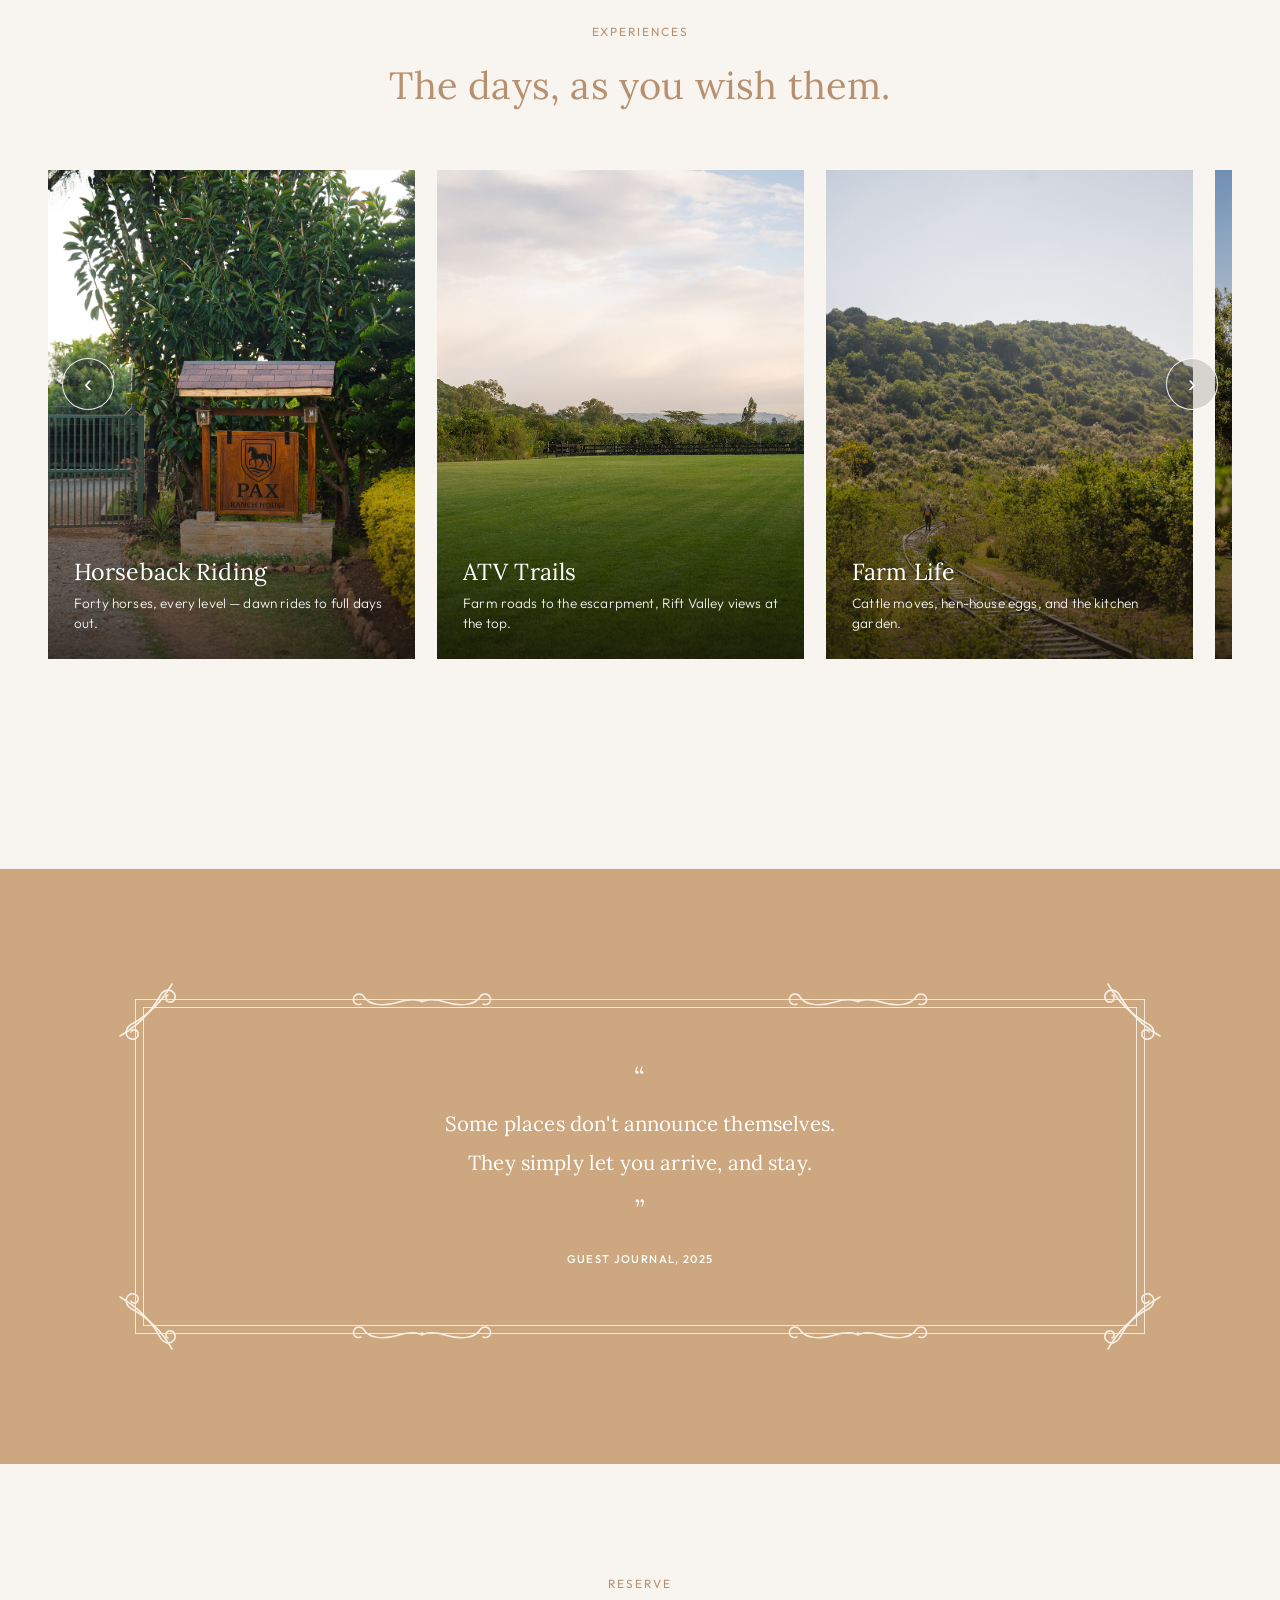
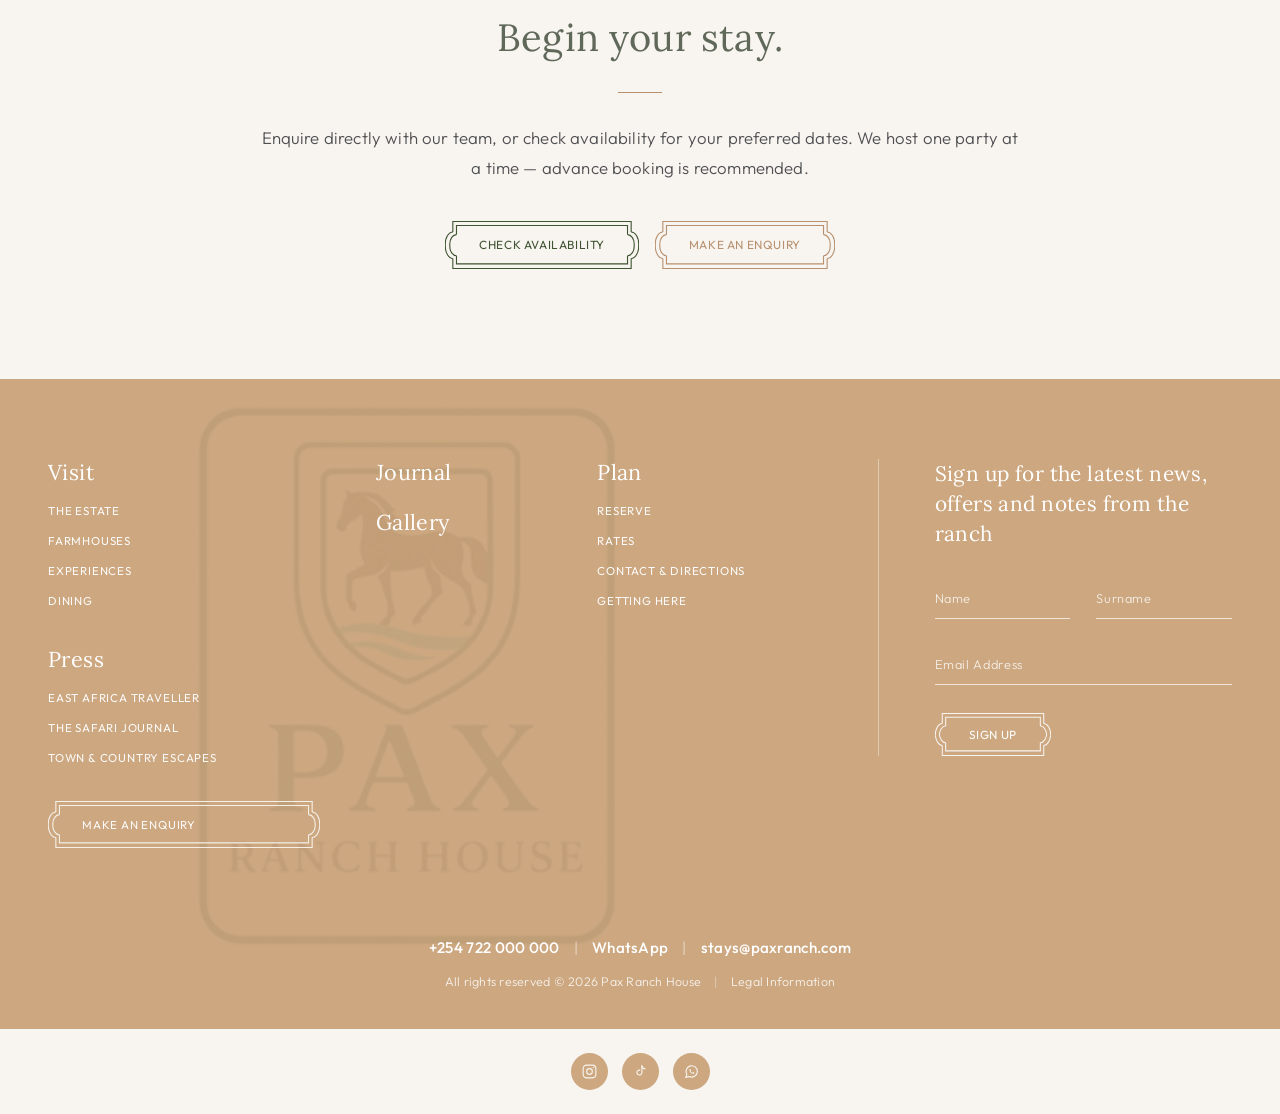
==== commit dce66467: "logo: restore original shield art; badge becomes a rounded-rect plate Two owner requests in one:  1." ====
--- a/index.html
+++ b/index.html
@@ -73,7 +73,7 @@
       <li><a href="dining.html">Dining</a></li>
     </ul>
   </div>
-  <a href="index.html" class="brand" aria-label="Pax Ranch House — home"><img src="images/logo/pax-badge.svg" alt="Pax Ranch House"></a>
+  <a href="index.html" class="brand" aria-label="Pax Ranch House — home"><img src="images/logo/pax-logo-transparent-500.png" alt="Pax Ranch House"></a>
   <div class="right-group">
     <ul>
       <li><a href="gallery.html">Gallery</a></li>
--- a/shared.css
+++ b/shared.css
@@ -63,11 +63,13 @@
 nav.site .brand{
   position:absolute;top:16px;left:50%;transform:translateX(-50%);z-index:3;
   display:flex;align-items:center;justify-content:center;
-  width:104px;height:104px;                      /* hangs below the bar */
-  background:var(--ivory);border-radius:50%;
-  box-shadow:0 6px 24px rgba(60,45,30,.14);
-}
-nav.site .brand img{width:94px;height:auto}
+  width:96px;height:114px;                       /* rounded-rect plate hugging the logo's shape; hangs below the bar */
+  background:var(--ivory);border-radius:22px;
+}
+/* Shadow only where the plate hangs below the bar — the top blends seamlessly
+   into the header. clip-path top = bar bottom (76px) minus badge top (16px). */
+nav.site .brand::before{content:"";position:absolute;inset:0;border-radius:inherit;box-shadow:0 6px 24px rgba(60,45,30,.16);clip-path:inset(60px -48px -48px -48px);z-index:-1}
+nav.site .brand img{width:74px;height:auto}
 nav.site ul{display:flex;gap:0;list-style:none;font-size:.8rem;text-transform:uppercase;letter-spacing:.045em;font-weight:400;align-items:center}
 nav.site .left-group{grid-column:1;grid-row:1;display:flex;align-items:center;gap:28px}
 nav.site .right-group{grid-column:3;grid-row:1;display:flex;align-items:center;justify-content:flex-end;gap:26px}
@@ -101,8 +103,9 @@
 @media(max-width:1024px){
   nav.site{display:flex;justify-content:space-between;height:66px;padding:0 20px}
   body{padding-top:66px}
-  nav.site .brand{width:76px;height:76px;margin-top:40px}
-  nav.site .brand img{width:68px}
+  nav.site .brand{width:70px;height:84px;margin-top:4px;border-radius:16px}
+  nav.site .brand::before{clip-path:inset(46px -36px -36px -36px)}  /* bar bottom (66px) minus badge top (20px) */
+  nav.site .brand img{width:54px}
   nav.site ul.left,nav.site .right-group ul{display:none}
   nav.site .right-group{margin-left:auto;gap:0}
   nav.site .cta{padding:11px 18px}
@@ -284,7 +287,7 @@
 
 /* ============ FOOTER — light camel, link columns + newsletter, watermark ============ */
 footer{position:relative;background-color:var(--camel-2);color:#fff;padding:80px 48px 36px;overflow:hidden}
-footer::before{content:"";position:absolute;top:46%;left:32%;transform:translate(-50%,-50%);width:560px;height:560px;background:url("images/logo/pax-badge.svg") no-repeat center/contain;opacity:.12;pointer-events:none}
+footer::before{content:"";position:absolute;top:46%;left:32%;transform:translate(-50%,-50%);width:560px;height:560px;background:url("images/logo/pax-logo-transparent-500.png") no-repeat center/contain;opacity:.10;pointer-events:none}
 footer .grid,footer .contactline,footer .fine{position:relative;z-index:1}
 footer .grid{display:grid;grid-template-columns:1.15fr .7fr .95fr 1.5fr;gap:56px;max-width:1300px;margin:0 auto;align-items:start}
 footer h4{font-family:var(--serif);font-size:1.35rem;font-weight:400;margin-bottom:16px;letter-spacing:.02em;color:#fff}
